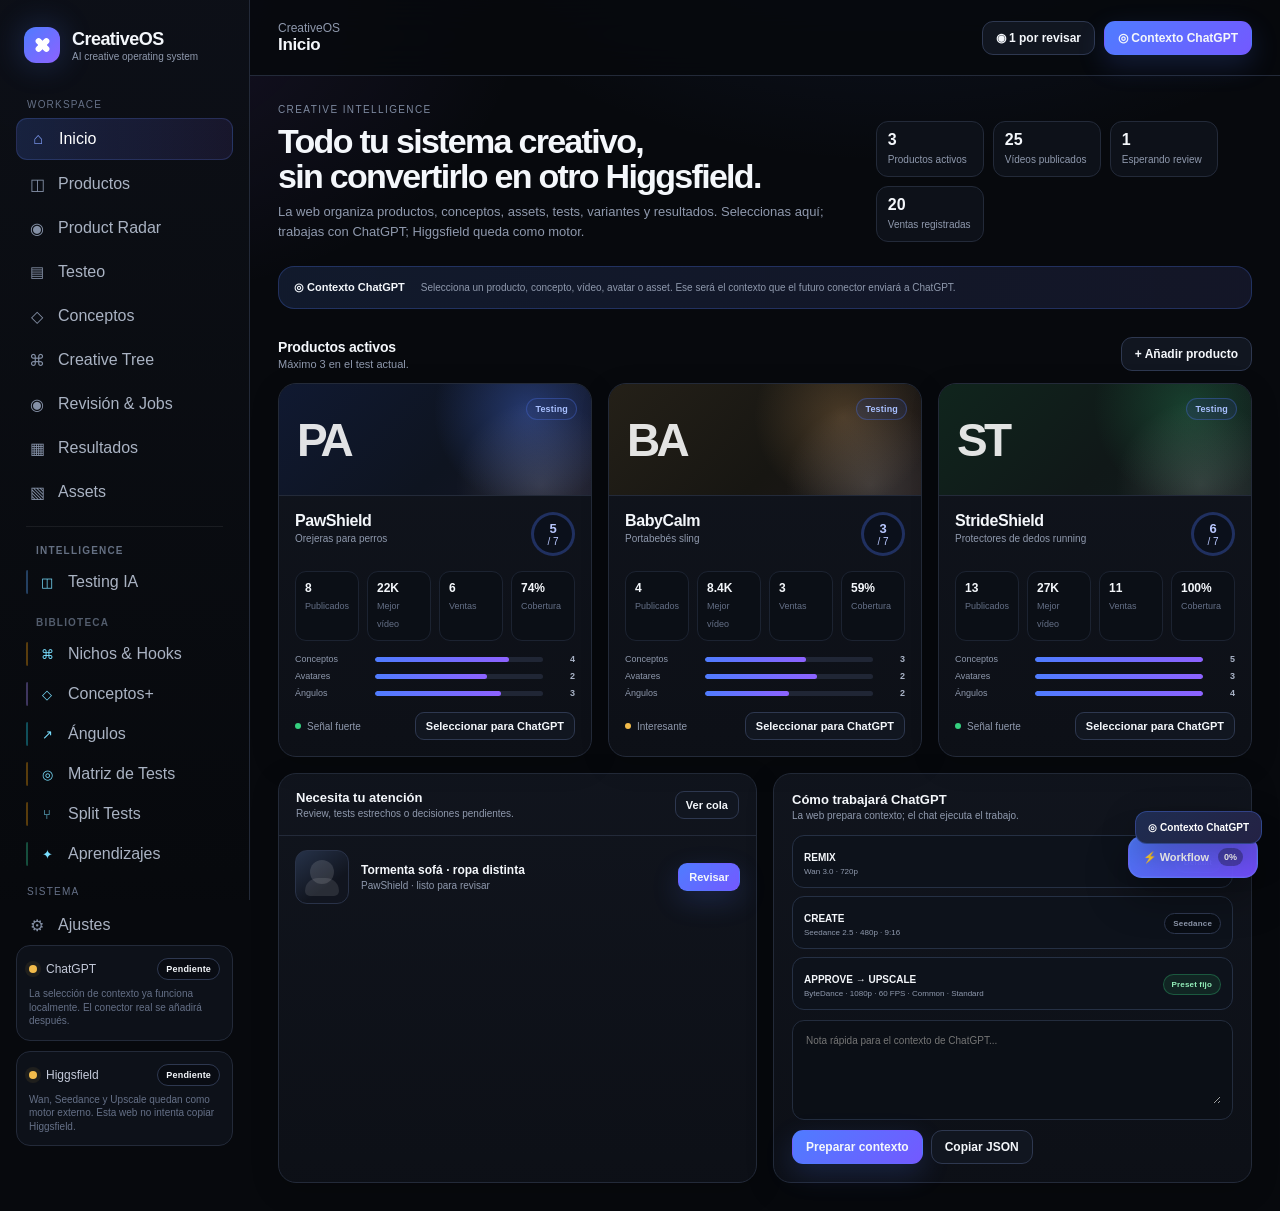
==== index.html @ 5bed1b0c "Refresh Split Test cleaned current round UI v15 in index.html" ====
<!doctype html>
<html lang="es">
<head>
  <meta charset="utf-8" />
  <meta name="viewport" content="width=device-width, initial-scale=1" />
  <meta name="theme-color" content="#090b10" />
  <meta name="creativeos-build" content="unified-v8-carpillow-5-splits" />
  <title>CreativeOS — AI Creative Operating System</title>
  <style>

:root{
  --bg:#07090d;
  --bg2:#0b0e14;
  --panel:#10141d;
  --panel2:#141925;
  --panel3:#191f2c;
  --line:#232a39;
  --line2:#2e3850;
  --text:#f4f7fb;
  --muted:#8f99ad;
  --muted2:#657087;
  --blue:#4f7cff;
  --blue2:#6aa0ff;
  --violet:#8d62ff;
  --green:#35d07f;
  --yellow:#f2bb4b;
  --red:#ff6476;
  --cyan:#46d4ff;
  --shadow: 0 18px 50px rgba(0,0,0,.36);
  --radius:18px;
  --radius-sm:12px;
}

*{box-sizing:border-box}
html,body{margin:0;min-height:100%;background:
  radial-gradient(1000px 700px at 70% -20%, rgba(79,124,255,.15), transparent 58%),
  radial-gradient(800px 600px at 10% 0%, rgba(141,98,255,.11), transparent 50%),
  var(--bg);color:var(--text);font-family:Inter,ui-sans-serif,-apple-system,BlinkMacSystemFont,"Segoe UI",sans-serif}
button,input,textarea,select{font:inherit}
button{color:inherit}
a{color:inherit}
.app-shell{min-height:100vh;display:grid;grid-template-columns:250px minmax(0,1fr)}
.sidebar{
  position:sticky;top:0;height:100vh;border-right:1px solid var(--line);
  background:linear-gradient(180deg,rgba(13,16,23,.96),rgba(7,9,13,.98));
  padding:22px 16px;display:flex;flex-direction:column;z-index:20
}
.brand{display:flex;align-items:center;gap:12px;padding:5px 8px 24px}
.brand-mark{
  width:36px;height:36px;border-radius:12px;display:grid;place-items:center;
  background:linear-gradient(135deg,var(--blue),var(--violet));box-shadow:0 0 32px rgba(79,124,255,.28);
  position:relative;overflow:hidden
}
.brand-mark:before,.brand-mark:after{content:"";position:absolute;background:#fff;border-radius:9px}
.brand-mark:before{width:17px;height:6px;transform:rotate(45deg)}
.brand-mark:after{width:17px;height:6px;transform:rotate(-45deg)}
.brand-title{font-weight:800;letter-spacing:-.03em;font-size:18px}
.brand-sub{font-size:10px;color:var(--muted);margin-top:1px}
.nav-group-title{font-size:10px;text-transform:uppercase;letter-spacing:.12em;color:var(--muted2);padding:12px 11px 8px}
.nav{display:grid;gap:4px}
.nav-btn{
  width:100%;border:0;background:transparent;text-align:left;display:flex;align-items:center;gap:11px;
  padding:10px 11px;border-radius:11px;color:#aab3c3;cursor:pointer;transition:.15s ease
}
.nav-btn:hover{background:#121722;color:#fff}
.nav-btn.active{background:linear-gradient(90deg,rgba(79,124,255,.18),rgba(141,98,255,.10));color:#fff;border:1px solid rgba(100,137,255,.2)}
.nav-ico{width:20px;height:20px;display:grid;place-items:center;color:#8490a6}
.nav-btn.active .nav-ico{color:#83a2ff}
.sidebar-footer{margin-top:auto;display:grid;gap:10px}
.connection-card{border:1px solid var(--line);background:#0d1119;border-radius:14px;padding:12px}
.connection-row{display:flex;align-items:center;justify-content:space-between;gap:10px}
.dot{width:8px;height:8px;border-radius:99px;background:var(--yellow);box-shadow:0 0 0 4px rgba(242,187,75,.08)}
.dot.green{background:var(--green);box-shadow:0 0 0 4px rgba(53,208,127,.08)}
.dot.red{background:var(--red)}
.connection-label{display:flex;align-items:center;gap:9px;font-size:12px;color:#c4cada}
.connection-note{font-size:10px;color:var(--muted2);margin-top:7px;line-height:1.35}
.main{min-width:0}
.topbar{
  height:76px;border-bottom:1px solid var(--line);display:flex;align-items:center;justify-content:space-between;
  padding:0 28px;position:sticky;top:0;background:rgba(7,9,13,.83);backdrop-filter:blur(18px);z-index:15
}
.top-left{display:flex;align-items:center;gap:12px;min-width:0}
.breadcrumb{color:var(--muted);font-size:12px;white-space:nowrap}
.page-title{font-size:17px;font-weight:700;letter-spacing:-.02em;overflow:hidden;text-overflow:ellipsis;white-space:nowrap}
.top-actions{display:flex;gap:9px;align-items:center}
.btn{
  border:1px solid var(--line2);background:#111620;border-radius:11px;padding:9px 13px;cursor:pointer;
  display:inline-flex;align-items:center;justify-content:center;gap:8px;font-weight:650;font-size:12px;transition:.15s ease
}
.btn:hover{transform:translateY(-1px);border-color:#3c4865;background:#151b28}
.btn.primary{border-color:transparent;background:linear-gradient(135deg,var(--blue),#7359ff);box-shadow:0 10px 28px rgba(79,124,255,.19)}
.btn.primary:hover{filter:brightness(1.08)}
.btn.green{border-color:rgba(53,208,127,.25);background:rgba(53,208,127,.12);color:#a6f1c8}
.btn.danger{border-color:rgba(255,100,118,.24);background:rgba(255,100,118,.09);color:#ffadb7}
.btn.ghost{background:transparent}
.btn.small{padding:7px 10px;border-radius:9px;font-size:11px}
.btn.icon{width:38px;height:38px;padding:0}
.content{padding:28px;max-width:1600px;margin:0 auto}
.hero{
  display:flex;justify-content:space-between;align-items:flex-end;gap:24px;margin-bottom:24px
}
.eyebrow{font-size:10px;text-transform:uppercase;letter-spacing:.14em;color:#7e8aa0;margin-bottom:9px}
.hero h1{font-size:34px;letter-spacing:-.05em;margin:0 0 8px;line-height:1.03}
.hero p{margin:0;color:var(--muted);font-size:13px;max-width:700px;line-height:1.55}
.hero-stats{display:flex;gap:9px;flex-wrap:wrap}
.stat-chip{border:1px solid var(--line);background:#0d1119;border-radius:12px;padding:9px 11px;min-width:108px}
.stat-chip b{display:block;font-size:16px}
.stat-chip span{font-size:10px;color:var(--muted)}
.grid{display:grid;gap:16px}
.grid.cols-3{grid-template-columns:repeat(3,minmax(0,1fr))}
.grid.cols-4{grid-template-columns:repeat(4,minmax(0,1fr))}
.grid.cols-2{grid-template-columns:repeat(2,minmax(0,1fr))}
.card{
  border:1px solid var(--line);background:linear-gradient(180deg,rgba(17,21,30,.95),rgba(13,16,23,.96));
  border-radius:var(--radius);box-shadow:0 8px 28px rgba(0,0,0,.18)
}
.card.pad{padding:18px}
.section-title{display:flex;justify-content:space-between;align-items:center;margin:28px 0 12px}
.section-title h2{font-size:14px;margin:0;letter-spacing:-.015em}
.section-title p{font-size:11px;color:var(--muted);margin:3px 0 0}
.product-card{overflow:hidden;position:relative;min-height:310px;cursor:pointer;transition:.18s ease}
.product-card:hover{transform:translateY(-3px);border-color:#35425f;box-shadow:var(--shadow)}
.product-visual{
  height:112px;position:relative;display:flex;align-items:center;padding:18px;overflow:hidden;border-bottom:1px solid var(--line)
}
.product-visual:after{
  content:"";position:absolute;inset:auto -40px -80px auto;width:180px;height:180px;border-radius:99px;
  background:radial-gradient(circle,rgba(255,255,255,.14),transparent 67%)
}
.visual-paw{background:
  radial-gradient(circle at 80% 25%,rgba(79,124,255,.35),transparent 36%),
  linear-gradient(135deg,#101931,#0e1420 58%,#141525)}
.visual-baby{background:
  radial-gradient(circle at 75% 30%,rgba(255,186,112,.22),transparent 36%),
  linear-gradient(135deg,#242018,#171612 58%,#1d1718)}
.visual-run{background:
  radial-gradient(circle at 80% 22%,rgba(53,208,127,.22),transparent 36%),
  linear-gradient(135deg,#10251d,#101818 58%,#111b1b)}
.product-monogram{font-size:46px;font-weight:900;letter-spacing:-.08em;color:rgba(255,255,255,.88);position:relative;z-index:1}
.product-status{position:absolute;right:14px;top:14px;z-index:2}
.badge{
  display:inline-flex;align-items:center;gap:6px;border:1px solid var(--line2);background:rgba(9,12,18,.74);
  border-radius:999px;padding:5px 8px;font-size:9px;font-weight:750;letter-spacing:.02em
}
.badge.green{color:#94f0bb;border-color:rgba(53,208,127,.3);background:rgba(28,76,53,.35)}
.badge.yellow{color:#f5ce7d;border-color:rgba(242,187,75,.26);background:rgba(86,60,12,.28)}
.badge.red{color:#ffa2ae;border-color:rgba(255,100,118,.26);background:rgba(92,24,35,.28)}
.badge.blue{color:#a9c0ff;border-color:rgba(79,124,255,.3);background:rgba(40,58,111,.28)}
.product-body{padding:16px}
.product-name-row{display:flex;justify-content:space-between;gap:10px;align-items:flex-start}
.product-name{font-size:16px;font-weight:800;letter-spacing:-.025em}
.product-sub{font-size:10px;color:var(--muted);margin-top:3px}
.day-ring{
  min-width:44px;height:44px;border-radius:99px;border:3px solid rgba(79,124,255,.3);display:grid;place-items:center;
  font-size:10px;line-height:1.1;text-align:center;color:#b9c8ff;background:#0b101b
}
.day-ring b{display:block;font-size:13px}
.metrics{display:grid;grid-template-columns:repeat(4,1fr);gap:8px;margin-top:15px}
.metric{padding:9px;background:#0b0f16;border:1px solid #1c2331;border-radius:11px;min-width:0}
.metric b{font-size:12px;display:block;white-space:nowrap;overflow:hidden;text-overflow:ellipsis}
.metric span{font-size:9px;color:var(--muted2)}
.coverage{margin-top:13px}
.cover-row{display:grid;grid-template-columns:72px 1fr 24px;align-items:center;gap:8px;margin-top:7px}
.cover-row span{font-size:9px;color:var(--muted)}
.track{height:5px;background:#202635;border-radius:99px;overflow:hidden}
.fill{height:100%;border-radius:99px;background:linear-gradient(90deg,var(--blue),var(--violet))}
.cover-row b{font-size:9px;text-align:right;color:#a8b2c5}
.product-footer{display:flex;justify-content:space-between;align-items:center;margin-top:14px}
.signal{font-size:10px;color:var(--muted);display:flex;gap:6px;align-items:center}
.mini-dot{width:6px;height:6px;border-radius:50%;background:var(--yellow)}
.mini-dot.green{background:var(--green)}
.mini-dot.red{background:var(--red)}
.panel-head{display:flex;justify-content:space-between;align-items:center;padding:16px 17px;border-bottom:1px solid var(--line)}
.panel-head h3{font-size:13px;margin:0}
.panel-head p{font-size:10px;margin:3px 0 0;color:var(--muted)}
.attention-list{display:grid}
.attention-item{display:flex;gap:12px;align-items:center;padding:14px 16px;border-bottom:1px solid #1d2330}
.attention-item:last-child{border-bottom:0}
.thumb{
  width:54px;height:54px;border-radius:12px;border:1px solid #293248;background:
  linear-gradient(145deg,#263249,#11151f 65%);position:relative;overflow:hidden;flex:0 0 auto
}
.thumb:before{content:"";position:absolute;width:24px;height:24px;border-radius:50%;background:rgba(255,255,255,.12);left:14px;top:9px}
.thumb:after{content:"";position:absolute;width:34px;height:18px;border-radius:16px 16px 6px 6px;background:rgba(255,255,255,.1);left:9px;bottom:7px}
.attention-copy{min-width:0;flex:1}
.attention-copy b{display:block;font-size:12px}
.attention-copy span{display:block;font-size:10px;color:var(--muted);margin-top:3px;white-space:nowrap;overflow:hidden;text-overflow:ellipsis}
.context-bar{
  border:1px solid rgba(79,124,255,.25);background:
  linear-gradient(90deg,rgba(79,124,255,.08),rgba(141,98,255,.06)),#0c111a;
  border-radius:16px;padding:14px 15px;display:flex;align-items:center;gap:12px;flex-wrap:wrap
}
.context-title{font-size:11px;font-weight:800;margin-right:4px;display:flex;align-items:center;gap:8px}
.context-pill{
  border:1px solid #2b3650;background:#111827;border-radius:999px;padding:7px 9px;font-size:10px;color:#cbd5ea;
  display:flex;gap:7px;align-items:center
}
.context-pill .x{color:#758198;cursor:pointer;font-weight:900}
.context-empty{font-size:10px;color:var(--muted)}
.toolbar{display:flex;gap:9px;flex-wrap:wrap;align-items:center;margin-bottom:15px}
.search{
  border:1px solid var(--line2);background:#0d1119;color:#e9eef8;border-radius:11px;padding:10px 12px;min-width:240px;outline:none
}
.search:focus{border-color:#516baf;box-shadow:0 0 0 3px rgba(79,124,255,.09)}
.select{
  border:1px solid var(--line2);background:#0d1119;color:#dfe6f4;border-radius:11px;padding:10px 12px;outline:none
}
.concept-card{padding:0;overflow:hidden;transition:.16s ease}
.concept-card:hover{border-color:#35425e;transform:translateY(-2px)}
.concept-preview{
  height:160px;background:
  linear-gradient(120deg,rgba(79,124,255,.16),rgba(141,98,255,.08)),
  linear-gradient(145deg,#1c2434,#0e121a);position:relative;overflow:hidden
}
.concept-preview .scene{position:absolute;inset:0;display:flex;align-items:flex-end;padding:16px}
.scene-figure{width:42px;height:88px;background:linear-gradient(180deg,#53617d,#253047);border-radius:20px 20px 12px 12px;opacity:.65}
.scene-figure.small{height:68px;margin-left:20px;opacity:.4}
.scene-card{margin-left:auto;width:90px;height:62px;border:1px solid rgba(255,255,255,.18);border-radius:12px;background:rgba(255,255,255,.06)}
.concept-body{padding:15px}
.concept-top{display:flex;justify-content:space-between;gap:10px}
.concept-name{font-size:14px;font-weight:800;letter-spacing:-.02em}
.concept-desc{font-size:10px;color:var(--muted);line-height:1.45;margin:8px 0 12px}
.chips{display:flex;gap:6px;flex-wrap:wrap}
.chip{font-size:9px;border:1px solid #2a3244;background:#0d1118;color:#9ba7bc;border-radius:999px;padding:5px 7px}
.chip.blue{border-color:rgba(79,124,255,.28);color:#aebfff;background:rgba(79,124,255,.08)}
.chip.green{border-color:rgba(53,208,127,.25);color:#94eebb;background:rgba(53,208,127,.07)}
.concept-stats{display:grid;grid-template-columns:repeat(3,1fr);gap:7px;margin:13px 0}
.concept-stat{background:#0c1017;border:1px solid #1e2635;border-radius:10px;padding:8px}
.concept-stat b{font-size:11px;display:block}
.concept-stat span{font-size:8px;color:var(--muted2)}
.card-actions{display:flex;gap:7px;flex-wrap:wrap}
.tabs{display:flex;gap:6px;border-bottom:1px solid var(--line);padding:0 3px;margin-bottom:18px;overflow:auto}
.tab{
  border:0;background:transparent;color:#8f99ac;padding:12px 12px 11px;border-bottom:2px solid transparent;cursor:pointer;font-size:11px;font-weight:700;white-space:nowrap
}
.tab.active{color:#fff;border-color:var(--blue)}
.workspace-head{
  border:1px solid var(--line);border-radius:18px;background:
  linear-gradient(135deg,rgba(79,124,255,.10),transparent 32%),
  #0f131c;padding:18px;display:flex;justify-content:space-between;gap:18px;align-items:flex-start;margin-bottom:18px
}
.workspace-product{display:flex;gap:14px;align-items:center}
.workspace-logo{width:58px;height:58px;border-radius:15px;display:grid;place-items:center;font-size:23px;font-weight:900;background:linear-gradient(135deg,#233258,#161b28);border:1px solid #31405e}
.workspace-copy h1{font-size:22px;margin:0 0 3px;letter-spacing:-.035em}
.workspace-copy p{font-size:10px;color:var(--muted);margin:0}
.workspace-actions{display:flex;gap:8px;flex-wrap:wrap;justify-content:flex-end}
.kpi-grid{display:grid;grid-template-columns:repeat(6,1fr);gap:10px;margin-bottom:16px}
.kpi{padding:14px;background:#0f141d;border:1px solid var(--line);border-radius:14px}
.kpi b{font-size:17px;display:block}
.kpi span{font-size:9px;color:var(--muted);margin-top:4px;display:block}
.test-quality{padding:16px}
.quality-head{display:flex;justify-content:space-between;align-items:center;gap:12px}
.quality-score{font-size:24px;font-weight:900;letter-spacing:-.05em}
.quality-caption{font-size:9px;color:var(--muted)}
.quality-grid{display:grid;grid-template-columns:repeat(3,1fr);gap:9px;margin-top:14px}
.quality-box{background:#0c1017;border:1px solid #202838;border-radius:12px;padding:10px}
.quality-box .bar{height:6px;background:#1f2633;border-radius:99px;margin:8px 0 6px;overflow:hidden}
.quality-box .bar i{display:block;height:100%;background:linear-gradient(90deg,var(--blue),var(--violet));border-radius:99px}
.quality-box b{font-size:11px}
.quality-box span{font-size:9px;color:var(--muted)}
.brief{width:100%;min-height:145px;background:#0c1017;color:#dfe5f1;border:1px solid #252d3e;border-radius:13px;padding:13px;resize:vertical;outline:none;line-height:1.5;font-size:11px}
.brief:focus{border-color:#4a66af}
.asset-grid{display:grid;grid-template-columns:repeat(5,minmax(0,1fr));gap:12px}
.asset-card{border:1px solid var(--line);background:#0e1219;border-radius:14px;overflow:hidden;position:relative}
.asset-preview{height:128px;background:linear-gradient(145deg,#222a3b,#10141c);display:grid;place-items:center;overflow:hidden}
.asset-preview img,.asset-preview video{width:100%;height:100%;object-fit:cover}
.asset-fallback{font-size:30px;font-weight:900;color:#6f7c93}
.asset-meta{padding:10px}
.asset-meta b{font-size:10px;display:block;white-space:nowrap;overflow:hidden;text-overflow:ellipsis}
.asset-meta span{font-size:8px;color:var(--muted);display:block;margin-top:3px}
.asset-check{position:absolute;top:9px;right:9px;width:22px;height:22px;border-radius:99px;border:1px solid #3c465b;background:rgba(7,9,13,.82);display:grid;place-items:center;cursor:pointer;font-size:11px}
.asset-check.selected{background:var(--blue);border-color:var(--blue)}
.avatar-grid{display:grid;grid-template-columns:repeat(4,minmax(0,1fr));gap:12px}
.avatar-card{padding:13px}
.avatar-top{display:flex;gap:11px}
.avatar-face{width:52px;height:52px;border-radius:15px;background:linear-gradient(145deg,#37435b,#171d28);position:relative;overflow:hidden;flex:0 0 auto}
.avatar-face:before{content:"";position:absolute;width:20px;height:20px;border-radius:50%;background:#73819a;left:16px;top:8px}
.avatar-face:after{content:"";position:absolute;width:34px;height:22px;border-radius:20px 20px 8px 8px;background:#55627a;left:9px;bottom:5px}
.avatar-info{min-width:0}
.avatar-info b{font-size:12px;display:block}
.avatar-info span{font-size:9px;color:var(--muted);display:block;margin-top:3px}
.avatar-meta{display:grid;gap:6px;margin-top:11px}
.meta-row{display:flex;justify-content:space-between;gap:8px;font-size:9px}
.meta-row span:first-child{color:var(--muted)}
.meta-row span:last-child{color:#ccd4e4;text-align:right}
.table-wrap{border:1px solid var(--line);border-radius:15px;overflow:auto;background:#0d1118}
table{border-collapse:collapse;width:100%;min-width:880px}
th{font-size:9px;text-transform:uppercase;letter-spacing:.08em;color:#6f7b90;background:#10151e;text-align:left;padding:10px 12px;border-bottom:1px solid var(--line);position:sticky;top:0}
td{font-size:10px;padding:11px 12px;border-bottom:1px solid #1c2330;color:#c7cfdd}
tr:last-child td{border-bottom:0}
tr:hover td{background:#111722}
.inline-input{background:#0a0e14;border:1px solid #273043;color:#e7edf8;border-radius:8px;padding:6px 7px;width:86px}
.switch{position:relative;width:34px;height:19px;border-radius:999px;background:#293043;cursor:pointer;display:inline-block;vertical-align:middle}
.switch:after{content:"";position:absolute;width:13px;height:13px;border-radius:50%;background:#8b96a8;top:3px;left:3px;transition:.15s}
.switch.on{background:rgba(53,208,127,.28)}
.switch.on:after{left:18px;background:#75e5aa}
.tree-shell{padding:20px;overflow:auto;min-height:520px}
.tree{display:flex;align-items:flex-start;gap:58px;min-width:1100px;padding:18px}
.tree-col{display:grid;gap:18px;position:relative}
.tree-col:not(:first-child):before{content:"";position:absolute;width:42px;height:1px;background:#303a50;left:-50px;top:34px}
.tree-node{width:210px;border:1px solid #2a3449;border-radius:14px;background:#111722;padding:12px;position:relative}
.tree-node.root{border-color:#4d65a6;background:linear-gradient(135deg,rgba(79,124,255,.12),#111722)}
.tree-node.best{border-color:rgba(53,208,127,.46);box-shadow:0 0 0 1px rgba(53,208,127,.08)}
.tree-node:before{content:"";position:absolute;left:-18px;top:33px;width:18px;height:1px;background:#303a50}
.tree-col:first-child .tree-node:before{display:none}
.node-title{font-size:11px;font-weight:800}
.node-sub{font-size:9px;color:var(--muted);margin-top:4px}
.node-metrics{display:flex;gap:8px;margin-top:9px;font-size:9px;color:#b6c0d2}
.node-tag{display:inline-flex;margin-top:8px;font-size:8px;border-radius:999px;padding:4px 6px;background:#0b0f16;border:1px solid #293245;color:#91a0b9}
.job-grid{display:grid;grid-template-columns:repeat(2,minmax(0,1fr));gap:14px}
.job-card{padding:14px;display:grid;grid-template-columns:118px 1fr;gap:14px}
.job-preview{height:155px;border-radius:13px;background:
  linear-gradient(160deg,rgba(79,124,255,.16),transparent 42%),
  linear-gradient(145deg,#242d40,#0e1219);position:relative;overflow:hidden;border:1px solid #283147}
.job-preview .play{position:absolute;left:50%;top:50%;transform:translate(-50%,-50%);width:39px;height:39px;border-radius:50%;background:rgba(255,255,255,.09);border:1px solid rgba(255,255,255,.18);display:grid;place-items:center}
.job-copy h3{font-size:13px;margin:2px 0 4px}
.job-copy p{font-size:9px;color:var(--muted);margin:0 0 9px;line-height:1.45}
.job-meta{display:flex;gap:6px;flex-wrap:wrap;margin-bottom:10px}
.job-actions{display:flex;gap:7px;flex-wrap:wrap}
.progress{height:7px;border-radius:99px;background:#202636;overflow:hidden;margin:10px 0}
.progress i{display:block;height:100%;background:linear-gradient(90deg,var(--blue),var(--violet))}
.review-note{font-size:9px;color:#c9d3e6;background:#0c1017;border:1px solid #20283a;border-radius:10px;padding:8px;margin:9px 0}
.empty{
  border:1px dashed #2a3346;border-radius:16px;padding:28px;text-align:center;color:var(--muted);
  background:linear-gradient(180deg,rgba(19,24,34,.5),rgba(10,13,18,.45))
}
.empty b{display:block;color:#dce3ef;font-size:12px;margin-bottom:5px}
.empty span{font-size:10px}
.form-grid{display:grid;grid-template-columns:1fr 1fr;gap:12px}
.field{display:grid;gap:6px}
.field.full{grid-column:1/-1}
.field label{font-size:9px;color:#93a0b5;text-transform:uppercase;letter-spacing:.06em}
.field input,.field textarea,.field select{
  width:100%;background:#0c1017;border:1px solid #273043;border-radius:10px;padding:10px;color:#e7edf8;outline:none;font-size:11px
}
.field textarea{min-height:90px;resize:vertical}
.field input:focus,.field textarea:focus,.field select:focus{border-color:#4c67b0}
.modal-backdrop{position:fixed;inset:0;background:rgba(2,4,8,.72);backdrop-filter:blur(8px);display:grid;place-items:center;z-index:100;padding:20px}
.modal{width:min(720px,100%);max-height:90vh;overflow:auto;background:#0e1219;border:1px solid #2a3448;border-radius:20px;box-shadow:0 30px 90px rgba(0,0,0,.6)}
.modal-head{display:flex;justify-content:space-between;align-items:flex-start;padding:18px;border-bottom:1px solid var(--line)}
.modal-head h3{font-size:15px;margin:0}
.modal-head p{font-size:10px;color:var(--muted);margin:4px 0 0}
.modal-body{padding:18px}
.modal-foot{padding:14px 18px;border-top:1px solid var(--line);display:flex;justify-content:flex-end;gap:8px}
.close{border:0;background:transparent;color:#8995aa;font-size:18px;cursor:pointer}
.feedback-chips{display:flex;gap:7px;flex-wrap:wrap;margin-bottom:12px}
.feedback-chip{border:1px solid #293246;background:#0c1017;border-radius:999px;padding:7px 9px;font-size:9px;cursor:pointer;color:#aeb9cb}
.feedback-chip.active{border-color:#536db5;background:rgba(79,124,255,.12);color:#d7e1ff}
.toast-wrap{position:fixed;right:20px;bottom:20px;display:grid;gap:9px;z-index:200}
.toast{background:#121823;border:1px solid #2b3549;border-radius:12px;padding:11px 13px;box-shadow:var(--shadow);font-size:10px;color:#dce4f2;min-width:230px}
.split{display:grid;grid-template-columns:minmax(0,1.6fr) minmax(320px,.7fr);gap:16px}
.side-panel{position:sticky;top:96px;align-self:start}
.chat-context-card{padding:15px}
.chat-context-card h3{font-size:13px;margin:0 0 4px}
.chat-context-card p{font-size:9px;color:var(--muted);line-height:1.5;margin:0 0 12px}
.context-list{display:grid;gap:7px}
.context-row{border:1px solid #222b3d;background:#0b0f16;border-radius:10px;padding:9px}
.context-row span{display:block;font-size:8px;text-transform:uppercase;letter-spacing:.07em;color:#6f7b91;margin-bottom:4px}
.context-row b{font-size:10px;display:block}
.note-box{border:1px solid #232c3d;background:#0b0f16;border-radius:12px;padding:11px;margin-top:10px}
.note-box textarea{width:100%;min-height:72px;background:transparent;border:0;color:#dce4f2;outline:none;resize:vertical;font-size:10px;line-height:1.45}
.status-line{display:flex;gap:8px;align-items:center;font-size:9px;color:var(--muted)}
.model-preset{border:1px solid #253044;background:#0d121b;border-radius:12px;padding:11px;display:flex;justify-content:space-between;gap:12px;align-items:center}
.model-preset b{font-size:10px}
.model-preset span{font-size:8px;color:var(--muted);display:block;margin-top:2px}
.lock-grid{display:grid;grid-template-columns:repeat(2,1fr);gap:8px;margin-top:10px}
.lock-item{border:1px solid #253044;background:#0b0f16;border-radius:10px;padding:9px;display:flex;justify-content:space-between;gap:8px;align-items:center;font-size:9px}
.mobile-menu{display:none}

/* Assets workspace — product → category → file */
.assets-shell{display:grid;grid-template-columns:230px minmax(0,1fr) 300px;gap:14px;align-items:start}
.assets-side,.assets-context{border:1px solid var(--line);background:linear-gradient(180deg,#10151e,#0c1017);border-radius:16px;padding:14px;position:sticky;top:96px;max-height:calc(100vh - 125px);overflow:auto}
.assets-side-title{font-size:9px;text-transform:uppercase;letter-spacing:.12em;color:var(--muted2);margin:4px 5px 9px}
.assets-nav{display:grid;gap:5px;margin-bottom:16px}
.assets-nav-btn{width:100%;border:1px solid transparent;background:transparent;color:#a4aec0;border-radius:10px;padding:9px 10px;display:flex;align-items:center;justify-content:space-between;gap:10px;cursor:pointer;text-align:left;font-size:10px}
.assets-nav-btn:hover{background:#131924;border-color:#222c3d;color:#fff}
.assets-nav-btn.active{background:linear-gradient(90deg,rgba(79,124,255,.18),rgba(141,98,255,.08));border-color:rgba(79,124,255,.28);color:#fff}
.assets-nav-main{display:flex;gap:8px;align-items:center;min-width:0}.assets-nav-main span:last-child{white-space:nowrap;overflow:hidden;text-overflow:ellipsis}
.assets-count{font-size:8px;color:#8490a6;border:1px solid #2a3448;background:#0b0f16;border-radius:999px;padding:3px 6px;flex:0 0 auto}
.assets-center{min-width:0}
.assets-top{display:flex;justify-content:space-between;align-items:flex-end;gap:14px;margin-bottom:12px}
.assets-top h2{font-size:16px;margin:0 0 4px}.assets-top p{margin:0;color:var(--muted);font-size:10px}
.assets-search{width:100%;border:1px solid var(--line2);background:#0d1119;color:#e9eef8;border-radius:11px;padding:10px 12px;outline:none;margin-bottom:12px}
.assets-search:focus{border-color:#516baf;box-shadow:0 0 0 3px rgba(79,124,255,.09)}
.assets-center .asset-grid{grid-template-columns:repeat(3,minmax(0,1fr))}
.assets-center .asset-preview{height:165px}
.assets-context h3{font-size:13px;margin:2px 0 12px}
.assets-context-row{border-top:1px solid var(--line);padding:11px 0}.assets-context-row:first-of-type{border-top:0}
.assets-context-label{font-size:8px;text-transform:uppercase;letter-spacing:.1em;color:var(--muted2);margin-bottom:5px}
.assets-context-value{font-size:10px;color:#d8dfed;line-height:1.45}
.assets-selected-list{display:grid;gap:6px}.assets-selected-item{border:1px solid #273149;background:#0b0f16;border-radius:9px;padding:7px 8px;font-size:9px;color:#c9d3e6}
.assets-empty{border:1px dashed #2b3549;border-radius:15px;padding:34px 20px;text-align:center;color:var(--muted);background:#0c1017;grid-column:1/-1}.assets-empty b{display:block;color:#dce3ef;font-size:11px;margin-bottom:5px}.assets-empty span{font-size:9px}
@media(max-width:1200px){.assets-shell{grid-template-columns:210px minmax(0,1fr)}.assets-context{grid-column:1/-1;position:static;max-height:none}.assets-center .asset-grid{grid-template-columns:repeat(3,minmax(0,1fr))}}
@media(max-width:850px){.assets-shell{grid-template-columns:1fr}.assets-side,.assets-context{position:static;max-height:none}.assets-center .asset-grid{grid-template-columns:repeat(2,minmax(0,1fr))}}
@media(max-width:520px){.assets-center .asset-grid{grid-template-columns:1fr}}

@media(max-width:1200px){
  .grid.cols-3{grid-template-columns:repeat(2,minmax(0,1fr))}
  .grid.cols-4{grid-template-columns:repeat(2,minmax(0,1fr))}
  .kpi-grid{grid-template-columns:repeat(3,1fr)}
  .asset-grid{grid-template-columns:repeat(3,1fr)}
  .avatar-grid{grid-template-columns:repeat(3,1fr)}
  .split{grid-template-columns:1fr}
  .side-panel{position:static}
}
@media(max-width:850px){
  .app-shell{grid-template-columns:1fr}
  .sidebar{position:fixed;left:-270px;width:250px;transition:.2s;box-shadow:var(--shadow)}
  .sidebar.open{left:0}
  .mobile-menu{display:inline-flex}
  .topbar{padding:0 15px}
  .content{padding:18px 14px}
  .hero{align-items:flex-start;flex-direction:column}
  .hero h1{font-size:29px}
  .grid.cols-3,.grid.cols-2,.grid.cols-4{grid-template-columns:1fr}
  .job-grid{grid-template-columns:1fr}
  .asset-grid{grid-template-columns:repeat(2,1fr)}
  .avatar-grid{grid-template-columns:repeat(2,1fr)}
  .workspace-head{flex-direction:column}
  .workspace-actions{justify-content:flex-start}
  .kpi-grid{grid-template-columns:repeat(2,1fr)}
  .quality-grid{grid-template-columns:1fr}
  .form-grid{grid-template-columns:1fr}
  .field.full{grid-column:auto}
}
@media(max-width:520px){
  .asset-grid,.avatar-grid{grid-template-columns:1fr}
  .job-card{grid-template-columns:1fr}
  .job-preview{height:190px}
  .metrics{grid-template-columns:repeat(2,1fr)}
  .top-actions .hide-mobile{display:none}
}

</style>
  <link rel="stylesheet" href="./creativeos-enhancements.css?v=3" />
  <link rel="stylesheet" href="./creativeos-ux-v4.css?v=1" />
  <link rel="stylesheet" href="./creativeos-intelligence.css?v=2" />
  <link rel="stylesheet" href="./creativeos-intelligence-v3.css?v=1" />
  <link rel="stylesheet" href="./creativeos-product-lens.css?v=1" />
  <link rel="stylesheet" href="./creativeos-matrix-v2.css?v=1" />
  <link rel="stylesheet" href="./creativeos-winner-splits.css?v=4" />
  <link rel="stylesheet" href="./creativeos-intelligence-crud.css?v=2" />
  <script src="./creativeos-product-set-migration.js?v=1"></script>
  <script src="./creativeos-cloud.js?v=2"></script>
  <script src="./creativeos-media-upload.js?v=1"></script>
</head>
<body>
  <div id="app"></div>
  <input id="hiddenFileInput" type="file" accept="image/*,video/*" multiple hidden />
  <script>

(() => {
  const STORAGE_KEY = "creativeos_local_v3";
  const now = () => new Date().toISOString();

  const seed = {
    version: 3,
    ui: { route: "home", productTab: "overview", openProductId: null, conceptFilter: "Todos", search: "", sidebarOpen:false },
    settings: {
      higgsfieldConnected: false,
      chatgptConnected: false,
      remixDefault: "Wan 3.0 · 720p",
      createDefault: "Seedance 2.5 · 480p · 9:16",
      upscale: "ByteDance · 1080p · 60 FPS · Common · Standard"
    },
    context: {
      productId: null, conceptId: null, videoId: null, avatarId: null, assetIds: [],
      mode: null, instruction: "",
      locks: {camera:true, actions:true, product:false, background:false}
    },
    products: [
      {
        id:"pawshield", name:"PawShield", label:"Orejeras para perros", status:"Testing", day:5, testMax:7,
        published:8, conceptsTested:4, avatarsTested:2, anglesTested:3, views:32700, comments:284, sales:6, bestViews:21600,
        accent:"paw", brief:"Problema principal: estrés con fuegos artificiales, tormentas y ruidos fuertes. Producto acolchado que cubre orejas y cabeza. No prometer eliminación total del ruido. Contenido orgánico: miedo → colocación → calma/sueño. Priorizar escenas domésticas naturales y producto protagonista.",
        assets:[
          {id:"pa1",name:"Producto frontal",type:"Producto",src:null},
          {id:"pa2",name:"Producto puesto",type:"Producto en uso",src:null},
          {id:"pa3",name:"Packaging",type:"Packaging",src:null},
          {id:"pa4",name:"Sofá lluvia",type:"Fondo",src:null},
          {id:"pa5",name:"Salón natural",type:"Ambiente",src:null}
        ],
        avatars:[
          {id:"avp1",name:"Dueña 28",age:"28",segment:"Dueños de perros sensibles al ruido",angle:"Calma durante fuegos y tormentas",role:"Propietaria / demostración"},
          {id:"avp2",name:"Dueño 42",age:"42",segment:"Familias con perro nervioso",angle:"Dormir tranquilo en casa",role:"Propietario / autoridad cotidiana"}
        ]
      },
      {
        id:"babycalm", name:"BabyCalm", label:"Portabebés sling", status:"Testing", day:3, testMax:7,
        published:4, conceptsTested:3, avatarsTested:2, anglesTested:2, views:12300, comments:91, sales:3, bestViews:8400,
        accent:"baby", brief:"Portabebés gris, bebé pequeño y recogido, buen soporte de espalda y piernas, hebilla visible. Escenas validadas: supermercado, aeropuerto, terraza con amiga. Mostrar comodidad y manos libres sin exagerar seguridad médica.",
        assets:[
          {id:"ba1",name:"Sling gris",type:"Producto",src:null},
          {id:"ba2",name:"Producto puesto",type:"Producto en uso",src:null},
          {id:"ba3",name:"Supermercado",type:"Ambiente",src:null},
          {id:"ba4",name:"Aeropuerto",type:"Ambiente",src:null}
        ],
        avatars:[
          {id:"avb1",name:"Madre 27",age:"27",segment:"Madres con bebé pequeño",angle:"Manos libres fuera de casa",role:"Madre / uso cotidiano"},
          {id:"avb2",name:"Madre viajera 31",age:"31",segment:"Padres que viajan",angle:"Moverse por aeropuerto con bebé",role:"Madre / viaje"}
        ]
      },
      {
        id:"strideshield", name:"StrideShield", label:"Protectores de dedos running", status:"Testing", day:6, testMax:7,
        published:13, conceptsTested:5, avatarsTested:3, anglesTested:4, views:59800, comments:421, sales:11, bestViews:27400,
        accent:"run", brief:"Protectores de dedos para running, pista y trail. Enfoques: molestias/rozaduras, protección en carrera, regalo para corredor. Evitar claims médicos de curación. Hook visual guardado: dos runners en tienda deportiva, botella de agua accidental y paneo rápido.",
        assets:[
          {id:"sa1",name:"Protector frontal",type:"Producto",src:null},
          {id:"sa2",name:"Protector puesto",type:"Producto en uso",src:null},
          {id:"sa3",name:"Pista atletismo",type:"Ambiente",src:null},
          {id:"sa4",name:"Tienda running",type:"Ambiente",src:null}
        ],
        avatars:[
          {id:"avs1",name:"Runner hombre 24",age:"24",segment:"Runners urbanos",angle:"Proteger dedos durante carrera",role:"Runner / demostración"},
          {id:"avs2",name:"Runner mujer 26",age:"26",segment:"Corredores de pista",angle:"Rozaduras y comodidad",role:"Runner / prueba"},
          {id:"avs3",name:"Trail runner 34",age:"34",segment:"Trail running",angle:"Protección en terreno exigente",role:"Trail / outdoor"}
        ]
      }
    ],
    concepts:[
      {id:"c1",name:"Desmayo en tienda",category:"Global",desc:"Hook social: dos personas reaccionan de forma exagerada a algo fuera de plano; paneo rápido para revelar producto/acción.",source:"Vídeo viral guardado",uses:6,bestViews:74000,avgViews:21800,tags:["Hook social","Paneo","Reveal"]},
      {id:"c2",name:"Bolsa se rompe",category:"Pets",desc:"Objeto cotidiano falla con un sonido fuerte, activa el problema y conduce directamente a la demostración del producto.",source:"Referencia botas perro",uses:4,bestViews:21600,avgViews:11200,tags:["Problema→solución","SFX","Demostración"]},
      {id:"c3",name:"Regalo durante actividad",category:"Gift",desc:"Persona concentrada en una actividad cotidiana recibe el producto como sorpresa. El regalo interrumpe la rutina de forma orgánica.",source:"Concepto guardado",uses:3,bestViews:15800,avgViews:9700,tags:["Regalo","UGC","Interrupción"]},
      {id:"c4",name:"Problema → colocación → calma",category:"Pets",desc:"Mostrar ansiedad o molestia, colocar el producto claramente y cerrar con una escena de calma/payoff.",source:"PawShield winner",uses:7,bestViews:21600,avgViews:14300,tags:["PAS","Producto en uso","Payoff"]},
      {id:"c5",name:"Tienda running + botella",category:"Sport",desc:"Dos runners miran sorprendidos; botella lanza agua accidentalmente; reacción cómica y paneo rápido al reveal.",source:"Hook StrideShield",uses:2,bestViews:27400,avgViews:19400,tags:["Comedy","Sport","Reveal"]},
      {id:"c6",name:"Aeropuerto manos libres",category:"Babies",desc:"Madre con maleta y documentos; el producto resuelve fricción de viaje y mantiene al bebé recogido.",source:"BabyCalm scene",uses:3,bestViews:8400,avgViews:6100,tags:["Travel","Lifestyle","Hands-free"]}
    ],
    videos:[
      {id:"v1",productId:"pawshield",title:"Tormenta sofá V1",conceptId:"c4",avatarId:"avp1",angle:"Calma con tormentas",published:true,views:21600,comments:194,sales:4,parentId:null,variation:"Original winner",createdAt:now()},
      {id:"v2",productId:"pawshield",title:"Fondo salón V2",conceptId:"c4",avatarId:"avp1",angle:"Calma con tormentas",published:true,views:8100,comments:63,sales:1,parentId:"v1",variation:"Pilar · Fondo",createdAt:now()},
      {id:"v3",productId:"pawshield",title:"Avatar dueño V3",conceptId:"c4",avatarId:"avp2",angle:"Dormir tranquilo",published:true,views:12400,comments:98,sales:2,parentId:"v1",variation:"Avatar",createdAt:now()},
      {id:"v4",productId:"strideshield",title:"Tienda running V1",conceptId:"c5",avatarId:"avs1",angle:"Protección running",published:true,views:27400,comments:233,sales:7,parentId:null,variation:"Original winner",createdAt:now()},
      {id:"v5",productId:"strideshield",title:"Trail avatar V2",conceptId:"c5",avatarId:"avs3",angle:"Trail",published:true,views:16800,comments:118,sales:3,parentId:"v4",variation:"Avatar",createdAt:now()},
      {id:"v6",productId:"babycalm",title:"Aeropuerto V1",conceptId:"c6",avatarId:"avb2",angle:"Viaje manos libres",published:true,views:8400,comments:61,sales:2,parentId:null,variation:"Original",createdAt:now()}
    ],
    jobs:[
      {id:"j1",productId:"pawshield",mode:"Remix",model:"Wan 3.0 · 720p",status:"review",progress:100,conceptId:"c4",avatarId:"avp1",version:2,title:"Tormenta sofá · ropa distinta",note:"Cambio mínimo de ropa y detalles de fondo. Mantener acciones y cámara.",feedback:"",createdAt:now()},
      {id:"j2",productId:"strideshield",mode:"Remix",model:"Wan 3.0 · 720p",status:"generating",progress:68,conceptId:"c5",avatarId:"avs3",version:1,title:"Tienda running · trail avatar",note:"Mantener estructura del hook; adaptar avatar a trail.",feedback:"",createdAt:now()},
      {id:"j3",productId:"babycalm",mode:"Create",model:"Seedance 2.5 · 480p",status:"queued",progress:12,conceptId:"c6",avatarId:"avb1",version:1,title:"Supermercado manos libres",note:"Escena orgánica, bebé pequeño, sling gris, hebilla visible.",feedback:"",createdAt:now()}
    ]
  };

  const clone = o => JSON.parse(JSON.stringify(o));
  let state = load();

  function load(){
    try{
      const raw = localStorage.getItem(STORAGE_KEY);
      if(!raw) return clone(seed);
      const saved = JSON.parse(raw);
      return {...clone(seed), ...saved, ui:{...clone(seed.ui), ...(saved.ui||{})}, context:{...clone(seed.context), ...(saved.context||{})}};
    }catch(e){ return clone(seed); }
  }
  function save(){ localStorage.setItem(STORAGE_KEY, JSON.stringify(state)); }
  function uid(prefix){ return prefix + Math.random().toString(36).slice(2,8); }
  function fmt(n){
    n=Number(n||0);
    if(n>=1000000) return (n/1000000).toFixed(n>=10000000?0:1).replace(".0","")+"M";
    if(n>=1000) return (n/1000).toFixed(n>=10000?0:1).replace(".0","")+"K";
    return String(n);
  }
  const esc = s => String(s??"").replace(/[&<>"']/g,m=>({"&":"&amp;","<":"&lt;",">":"&gt;",'"':"&quot;","'":"&#039;"}[m]));
  const product = id => state.products.find(x=>x.id===id);
  const concept = id => state.concepts.find(x=>x.id===id);
  const video = id => state.videos.find(x=>x.id===id);
  function avatarById(id){
    for(const p of state.products){ const a=(p.avatars||[]).find(x=>x.id===id); if(a) return a; }
    return null;
  }
  function coverageScore(p){
    const c=Math.min(p.conceptsTested/5,1), a=Math.min(p.avatarsTested/3,1), g=Math.min(p.anglesTested/4,1);
    return Math.round((c+a+g)/3*100);
  }
  function testSignal(p){
    if(p.bestViews>=20000 || p.sales>=5) return {label:"Señal fuerte",cls:"green"};
    if(p.bestViews>=5000 || p.sales>0) return {label:"Interesante",cls:""};
    if(p.day>=7 && coverageScore(p)>=80) return {label:"Descartable",cls:"red"};
    return {label:"Aún sin señal",cls:""};
  }
  function statusBadge(status){
    const map={Testing:"blue",Winner:"green",Paused:"yellow",Discarded:"red",Preparing:""};
    return `<span class="badge ${map[status]||""}">${esc(status)}</span>`;
  }
  function icon(name){
    const icons={
      home:"⌂", products:"◫", concepts:"◇", tree:"⌘", review:"◉", results:"▦", assets:"▧", settings:"⚙",
      plus:"+", context:"◎", edit:"✎", chevron:"›", upload:"↑", play:"▶", check:"✓", retry:"↻", close:"×"
    };
    return icons[name]||"•";
  }
  function navItem(route,label,ico){
    return `<button class="nav-btn ${state.ui.route===route?'active':''}" data-route="${route}">
      <span class="nav-ico">${icon(ico)}</span><span>${label}</span>
    </button>`;
  }
  function contextItems(){
    const out=[];
    if(state.context.productId){ const p=product(state.context.productId); if(p) out.push({type:"Producto",name:p.name,key:"productId"}); }
    if(state.context.conceptId){ const c=concept(state.context.conceptId); if(c) out.push({type:"Concepto",name:c.name,key:"conceptId"}); }
    if(state.context.videoId){ const v=video(state.context.videoId); if(v) out.push({type:"Vídeo",name:v.title,key:"videoId"}); }
    if(state.context.avatarId){ const a=avatarById(state.context.avatarId); if(a) out.push({type:"Avatar",name:a.name,key:"avatarId"}); }
    for(const aid of state.context.assetIds||[]){
      let found=null; for(const p of state.products){ found=(p.assets||[]).find(a=>a.id===aid); if(found) break; }
      if(found) out.push({type:"Asset",name:found.name,key:"asset",assetId:aid});
    }
    return out;
  }
  function contextStrip(){
    const items=contextItems();
    return `<div class="context-bar">
      <div class="context-title">${icon("context")} Contexto ChatGPT</div>
      ${items.length?items.map(i=>`<div class="context-pill"><span>${esc(i.type)} · ${esc(i.name)}</span><span class="x" data-context-remove="${i.key}" ${i.assetId?`data-asset-id="${i.assetId}"`:""}>×</span></div>`).join(""):`<div class="context-empty">Selecciona un producto, concepto, vídeo, avatar o asset. Ese será el contexto que el futuro conector enviará a ChatGPT.</div>`}
      <div style="margin-left:auto;display:flex;gap:7px">
        ${items.length?`<button class="btn small" data-action="copy-context">Copiar contexto</button><button class="btn small ghost" data-action="clear-context">Limpiar</button>`:""}
      </div>
    </div>`;
  }

  function shell(inner,title,breadcrumb="CreativeOS"){
    return `<div class="app-shell">
      <aside class="sidebar ${state.ui.sidebarOpen?'open':''}">
        <div class="brand">
          <div class="brand-mark"></div>
          <div><div class="brand-title">CreativeOS</div><div class="brand-sub">AI creative operating system</div></div>
        </div>
        <div class="nav-group-title">Workspace</div>
        <div class="nav">
          ${navItem("home","Inicio","home")}
          ${navItem("products","Productos","products")}
          ${navItem("concepts","Conceptos","concepts")}
          ${navItem("tree","Creative Tree","tree")}
          ${navItem("review","Revisión & Jobs","review")}
          ${navItem("results","Resultados","results")}
          ${navItem("assets","Assets","assets")}
        </div>
        <div class="nav-group-title">Sistema</div>
        <div class="nav">${navItem("settings","Ajustes","settings")}</div>
        <div class="sidebar-footer">
          <div class="connection-card">
            <div class="connection-row"><div class="connection-label"><span class="dot ${state.settings.chatgptConnected?'green':''}"></span>ChatGPT</div><span class="badge">${state.settings.chatgptConnected?'Conectado':'Pendiente'}</span></div>
            <div class="connection-note">La selección de contexto ya funciona localmente. El conector real se añadirá después.</div>
          </div>
          <div class="connection-card">
            <div class="connection-row"><div class="connection-label"><span class="dot ${state.settings.higgsfieldConnected?'green':''}"></span>Higgsfield</div><span class="badge">${state.settings.higgsfieldConnected?'Conectado':'Pendiente'}</span></div>
            <div class="connection-note">Wan, Seedance y Upscale quedan como motor externo. Esta web no intenta copiar Higgsfield.</div>
          </div>
        </div>
      </aside>
      <main class="main">
        <header class="topbar">
          <div class="top-left">
            <button class="btn icon mobile-menu" data-action="toggle-sidebar">☰</button>
            <div><div class="breadcrumb">${esc(breadcrumb)}</div><div class="page-title">${esc(title)}</div></div>
          </div>
          <div class="top-actions">
            <button class="btn hide-mobile" data-route="review">${icon("review")} ${state.jobs.filter(j=>j.status==="review").length} por revisar</button>
            <button class="btn primary" data-action="open-context">${icon("context")} Contexto ChatGPT</button>
          </div>
        </header>
        <div class="content">${inner}</div>
      </main>
      <div class="toast-wrap" id="toasts"></div>
      <div id="modalRoot"></div>
    </div>`;
  }

  function activeProducts(){ return state.products.slice(0,3); }
  function productCard(p){
    const sig=testSignal(p), score=coverageScore(p);
    return `<div class="card product-card" data-open-product="${p.id}">
      <div class="product-visual visual-${p.accent}">
        <div class="product-monogram">${esc(p.name.slice(0,2).toUpperCase())}</div>
        <div class="product-status">${statusBadge(p.status)}</div>
      </div>
      <div class="product-body">
        <div class="product-name-row">
          <div><div class="product-name">${esc(p.name)}</div><div class="product-sub">${esc(p.label)}</div></div>
          <div class="day-ring"><div><b>${p.day}</b>/ ${p.testMax}</div></div>
        </div>
        <div class="metrics">
          <div class="metric"><b>${p.published}</b><span>Publicados</span></div>
          <div class="metric"><b>${fmt(p.bestViews)}</b><span>Mejor vídeo</span></div>
          <div class="metric"><b>${p.sales}</b><span>Ventas</span></div>
          <div class="metric"><b>${score}%</b><span>Cobertura</span></div>
        </div>
        <div class="coverage">
          ${cover("Conceptos",p.conceptsTested,5)}
          ${cover("Avatares",p.avatarsTested,3)}
          ${cover("Ángulos",p.anglesTested,4)}
        </div>
        <div class="product-footer">
          <div class="signal"><span class="mini-dot ${sig.cls}"></span>${sig.label}</div>
          <button class="btn small" data-select-product="${p.id}" onclick="event.stopPropagation()">Seleccionar para ChatGPT</button>
        </div>
      </div>
    </div>`;
  }
  function cover(label,n,target){
    const pct=Math.min(n/target*100,100);
    return `<div class="cover-row"><span>${label}</span><div class="track"><div class="fill" style="width:${pct}%"></div></div><b>${n}</b></div>`;
  }

  function homePage(){
    const totalPub=activeProducts().reduce((a,p)=>a+p.published,0);
    const totalSales=activeProducts().reduce((a,p)=>a+p.sales,0);
    const review=state.jobs.filter(j=>j.status==="review");
    const weak=activeProducts().filter(p=>p.day>=5 && coverageScore(p)<70);
    const attention=[
      ...review.map(j=>({kind:"review",title:j.title,sub:`${product(j.productId)?.name||""} · listo para revisar`,job:j})),
      ...weak.map(p=>({kind:"coverage",title:`Test incompleto · ${p.name}`,sub:`Día ${p.day}/${p.testMax} · cobertura ${coverageScore(p)}%`,product:p}))
    ].slice(0,5);
    return shell(`
      <div class="hero">
        <div><div class="eyebrow">Creative intelligence</div><h1>Todo tu sistema creativo,<br>sin convertirlo en otro Higgsfield.</h1>
        <p>La web organiza productos, conceptos, assets, tests, variantes y resultados. Seleccionas aquí; trabajas con ChatGPT; Higgsfield queda como motor.</p></div>
        <div class="hero-stats">
          <div class="stat-chip"><b>3</b><span>Productos activos</span></div>
          <div class="stat-chip"><b>${totalPub}</b><span>Vídeos publicados</span></div>
          <div class="stat-chip"><b>${review.length}</b><span>Esperando review</span></div>
          <div class="stat-chip"><b>${totalSales}</b><span>Ventas registradas</span></div>
        </div>
      </div>
      ${contextStrip()}
      <div class="section-title"><div><h2>Productos activos</h2><p>Máximo 3 en el test actual.</p></div><button class="btn" data-action="add-product">${icon("plus")} Añadir producto</button></div>
      <div class="grid cols-3">${activeProducts().map(productCard).join("")}</div>
      <div class="grid cols-2" style="margin-top:16px">
        <div class="card">
          <div class="panel-head"><div><h3>Necesita tu atención</h3><p>Review, tests estrechos o decisiones pendientes.</p></div><button class="btn small" data-route="review">Ver cola</button></div>
          <div class="attention-list">
            ${attention.length?attention.map(x=>`<div class="attention-item">
              <div class="thumb"></div>
              <div class="attention-copy"><b>${esc(x.title)}</b><span>${esc(x.sub)}</span></div>
              ${x.kind==="review"?`<button class="btn small primary" data-review-job="${x.job.id}">Revisar</button>`:`<button class="btn small" data-open-product="${x.product.id}">Abrir</button>`}
            </div>`).join(""):`<div class="empty" style="margin:16px"><b>Todo limpio</b><span>No hay nada urgente.</span></div>`}
          </div>
        </div>
        <div class="card pad">
          <div class="panel-head" style="padding:0 0 14px;border:0"><div><h3>Cómo trabajará ChatGPT</h3><p>La web prepara contexto; el chat ejecuta el trabajo.</p></div></div>
          <div class="model-preset"><div><b>REMIX</b><span>${esc(state.settings.remixDefault)}</span></div><span class="badge blue">Default</span></div>
          <div class="model-preset" style="margin-top:8px"><div><b>CREATE</b><span>${esc(state.settings.createDefault)}</span></div><span class="badge">Seedance</span></div>
          <div class="model-preset" style="margin-top:8px"><div><b>APPROVE → UPSCALE</b><span>${esc(state.settings.upscale)}</span></div><span class="badge green">Preset fijo</span></div>
          <div class="note-box"><textarea id="homeContextInstruction" placeholder="Nota rápida para el contexto de ChatGPT...">${esc(state.context.instruction||"")}</textarea></div>
          <div style="display:flex;gap:8px;margin-top:10px"><button class="btn primary" data-action="prepare-chatgpt">Preparar contexto</button><button class="btn" data-action="copy-context">Copiar JSON</button></div>
        </div>
      </div>
    `,"Inicio");
  }

  function productsPage(){
    return shell(`
      <div class="hero"><div><div class="eyebrow">Testing workspace</div><h1>Productos</h1><p>El día importa, pero la calidad del test depende de cuántos creativos publicados, conceptos, avatares y ángulos hayas probado.</p></div>
      <button class="btn primary" data-action="add-product">${icon("plus")} Nuevo producto</button></div>
      ${contextStrip()}
      <div class="section-title"><div><h2>Activos</h2><p>Tres productos simultáneos.</p></div></div>
      <div class="grid cols-3">${activeProducts().map(productCard).join("")}</div>
      ${state.products.length>3?`<div class="section-title"><div><h2>Otros productos</h2></div></div><div class="grid cols-3">${state.products.slice(3).map(productCard).join("")}</div>`:""}
    `,"Productos");
  }

  function conceptsPage(){
    const cats=["Todos",...Array.from(new Set(state.concepts.map(c=>c.category)))];
    let list=state.concepts.filter(c=>{
      const q=(state.ui.search||"").toLowerCase();
      const hit=!q || (c.name+" "+c.desc+" "+c.tags.join(" ")).toLowerCase().includes(q);
      const cat=state.ui.conceptFilter==="Todos" || c.category===state.ui.conceptFilter;
      return hit&&cat;
    });
    return shell(`
      <div class="hero"><div><div class="eyebrow">Reusable intelligence</div><h1>Biblioteca de conceptos</h1><p>Conceptos globales reutilizables. Guarda la estructura, hook, acciones, categoría, fuente y rendimiento; no los encierres dentro de un único producto.</p></div>
      <button class="btn primary" data-action="add-concept">${icon("plus")} Nuevo concepto</button></div>
      ${contextStrip()}
      <div class="toolbar">
        <input class="search" id="conceptSearch" placeholder="Buscar concepto, hook, acción..." value="${esc(state.ui.search||"")}" />
        <select class="select" id="conceptFilter">${cats.map(c=>`<option ${state.ui.conceptFilter===c?'selected':''}>${esc(c)}</option>`).join("")}</select>
        <span class="badge">${list.length} conceptos</span>
      </div>
      <div class="grid cols-3">
        ${list.map(c=>`<div class="card concept-card">
          <div class="concept-preview"><div class="scene"><div class="scene-figure"></div><div class="scene-figure small"></div><div class="scene-card"></div></div></div>
          <div class="concept-body">
            <div class="concept-top"><div><div class="concept-name">${esc(c.name)}</div><div class="product-sub">${esc(c.category)} · ${esc(c.source)}</div></div><span class="badge">${c.uses} usos</span></div>
            <div class="concept-desc">${esc(c.desc)}</div>
            <div class="chips">${c.tags.map(t=>`<span class="chip">${esc(t)}</span>`).join("")}</div>
            <div class="concept-stats"><div class="concept-stat"><b>${fmt(c.bestViews)}</b><span>Mejor</span></div><div class="concept-stat"><b>${fmt(c.avgViews)}</b><span>Media</span></div><div class="concept-stat"><b>${c.uses}</b><span>Tests</span></div></div>
            <div class="card-actions"><button class="btn small primary" data-select-concept="${c.id}">Seleccionar para ChatGPT</button><button class="btn small" data-action="concept-detail" data-id="${c.id}">Ver ficha</button></div>
          </div>
        </div>`).join("")}
      </div>
    `,"Conceptos");
  }

  function productWorkspace(p){
    const score=coverageScore(p), sig=testSignal(p);
    const tabs=["overview","assets","avatars","videos","concepts","angles"];
    const labels={overview:"Resumen",assets:"Assets",avatars:"Avatares",videos:"Vídeos publicados",concepts:"Conceptos probados",angles:"Ángulos de venta"};
    return shell(`
      <div class="workspace-head">
        <div class="workspace-product"><div class="workspace-logo">${esc(p.name.slice(0,2).toUpperCase())}</div><div class="workspace-copy"><h1>${esc(p.name)}</h1><p>${esc(p.label)} · Día ${p.day}/${p.testMax} · ${p.published} creativos publicados</p></div></div>
        <div class="workspace-actions"><button class="btn" data-select-product="${p.id}">Seleccionar para ChatGPT</button><button class="btn" data-action="edit-product" data-id="${p.id}">${icon("edit")} Métricas</button><button class="btn primary" data-route="tree" data-tree-product="${p.id}">Creative Tree</button></div>
      </div>
      ${contextStrip()}
      <div class="kpi-grid">
        ${kpi(p.published,"Vídeos publicados")}
        ${kpi(fmt(p.views),"Views acumuladas")}
        ${kpi(p.comments,"Comentarios")}
        ${kpi(p.sales,"Ventas")}
        ${kpi(fmt(p.bestViews),"Mejor vídeo")}
        ${kpi(score+"%","Cobertura creativa")}
      </div>
      <div class="tabs">${tabs.map(t=>`<button class="tab ${state.ui.productTab===t?'active':''}" data-product-tab="${t}">${labels[t]}</button>`).join("")}</div>
      ${productTabContent(p,state.ui.productTab,sig,score)}
    `,p.name,"Productos / Workspace");
  }
  function kpi(v,l){ return `<div class="kpi"><b>${esc(v)}</b><span>${esc(l)}</span></div>`; }

  function productTabContent(p,tab,sig,score){
    if(tab==="assets"){
      return `<div class="section-title"><div><h2>Assets del producto</h2><p>Producto, producto en uso, packaging, ropa, fondos y ambientes.</p></div><button class="btn primary" data-action="upload-asset" data-product-id="${p.id}">${icon("upload")} Añadir asset</button></div>
      ${assetGrid(p.assets,p.id)}`;
    }
    if(tab==="avatars"){
      return `<div class="section-title"><div><h2>Avatares / segmentos</h2><p>El avatar no es solo una cara: guarda función, edad, segmento y ángulo.</p></div><button class="btn primary" data-action="add-avatar" data-product-id="${p.id}">${icon("plus")} Nuevo avatar</button></div>
      <div class="avatar-grid">${p.avatars.map(a=>avatarCard(a,p.id)).join("")}</div>`;
    }
    if(tab==="videos"){
      const list=state.videos.filter(v=>v.productId===p.id && v.published);
      return `<div class="section-title"><div><h2>Creativos publicados</h2><p>Solo un vídeo publicado cuenta como unidad de test. Los intentos de generación no.</p></div><button class="btn" data-action="add-published" data-product-id="${p.id}">${icon("plus")} Registrar publicado</button></div>
      ${videoTable(list)}`;
    }
    if(tab==="angles"){
      const list=(p.salesAngles||[]);
      const statusClass=x=>x==="Ganador"?"green":x==="Prometedor"?"blue":x==="Flojo"||x==="Descartado"?"red":"yellow";
      return `<div class="section-title"><div><h2>Ángulos de venta probados</h2><p>Guarda qué ángulos has testeado y qué lectura sacaste. No hace falta mezclar aquí views o comentarios.</p></div><button class="btn primary" data-action="add-sales-angle" data-product-id="${p.id}">${icon("plus")} Añadir ángulo</button></div>
      ${list.length?`<div class="grid cols-3">${list.map(a=>`<div class="card pad"><div style="display:flex;justify-content:space-between;gap:10px;align-items:flex-start"><div class="concept-name">${esc(a.title||"Ángulo sin título")}</div><span class="badge ${statusClass(a.status)}">${esc(a.status||"En prueba")}</span></div><div class="concept-desc">${esc(a.note||"Sin notas todavía.")}</div><div class="chips"><span class="chip">${Number(a.tests||0)} test${Number(a.tests||0)===1?'':'s'}</span>${a.lastTest?`<span class="chip">Último · ${esc(a.lastTest)}</span>`:""}</div><div class="card-actions" style="margin-top:12px"><button class="btn small primary" data-action="use-sales-angle" data-angle="${esc(a.title||"")}">Usar en ChatGPT</button><button class="btn small" data-action="edit-sales-angle" data-product-id="${p.id}" data-angle-id="${a.id}">Editar</button><button class="btn small danger" data-action="delete-sales-angle" data-product-id="${p.id}" data-angle-id="${a.id}">Eliminar</button></div></div>`).join("")}</div>`:`<div class="empty"><b>Aún no has guardado ángulos de venta</b><span>Añade los que ya hayas testeado. Cuando un vídeo publicado lleve un ángulo nuevo, CreativeOS también podrá incorporarlo automáticamente.</span></div>`}`;
    }
    if(tab==="concepts"){
      const publishedIds=state.videos.filter(v=>v.productId===p.id && v.published).map(v=>v.conceptId).filter(Boolean);
      const ids=[...new Set([...(p.testedConceptIds||[]),...publishedIds])];
      const list=ids.map(id=>concept(id)).filter(Boolean);
      return `<div class="section-title"><div><h2>Conceptos probados</h2><p>${list.length} concepto${list.length===1?'':'s'} guardado${list.length===1?'':'s'} como parte del test de ${esc(p.name)}.</p></div><div style="display:flex;gap:8px"><button class="btn primary" data-action="add-tested-concept" data-product-id="${p.id}">${icon("plus")} Añadir concepto probado</button><button class="btn" data-route="concepts">Biblioteca global</button></div></div>
      ${list.length?`<div class="grid cols-3">${list.map(c=>{const used=state.videos.filter(v=>v.productId===p.id&&v.published&&v.conceptId===c.id).length;return `<div class="card pad"><div style="display:flex;justify-content:space-between;gap:10px"><div class="concept-name">${esc(c.name)}</div>${used?`<span class="badge green">${used} publicado${used===1?'':'s'}</span>`:`<span class="badge">Manual</span>`}</div><div class="concept-desc">${esc(c.desc||"Sin descripción")}</div><div class="chips">${(c.tags||[]).map(t=>`<span class="chip">${esc(t)}</span>`).join("")}</div><div class="card-actions" style="margin-top:12px"><button class="btn small primary" data-select-concept="${c.id}">Seleccionar</button><button class="btn small" data-action="concept-detail" data-id="${c.id}">Editar ficha</button><button class="btn small danger" data-action="unlink-tested-concept" data-product-id="${p.id}" data-concept-id="${c.id}">Quitar del test</button></div></div>`}).join("")}</div>`:`<div class="empty"><b>Aún no hay conceptos probados</b><span>Puedes añadir uno existente o crear uno nuevo desde este mismo producto.</span></div>`}`;
    }
    return `<div class="split">
      <div>
        <div class="grid cols-2">
          <div class="card test-quality">
            <div class="quality-head"><div><div class="eyebrow" style="margin:0 0 4px">Test quality</div><div class="quality-score">${score}%</div><div class="quality-caption">Cobertura creativa estimada</div></div><div class="signal"><span class="mini-dot ${sig.cls}"></span>${sig.label}</div></div>
            <div class="quality-grid">
              ${qualityBox("Conceptos",p.conceptsTested,5)}
              ${qualityBox("Avatares",p.avatarsTested,3)}
              ${qualityBox("Ángulos",p.anglesTested,4)}
            </div>
          </div>
          <div class="card pad">
            <div class="panel-head" style="padding:0 0 12px;border:0"><div><h3>Lectura del test</h3><p>No se decide únicamente por días.</p></div></div>
            <div class="review-note">${testAdvice(p)}</div>
            <div class="chips"><span class="chip blue">Día ${p.day}/${p.testMax}</span><span class="chip">${p.published} publicados</span><span class="chip">${p.sales} ventas</span><span class="chip">${fmt(p.bestViews)} mejor vídeo</span></div>
          </div>
        </div>
        <div class="section-title"><div><h2>Creative Brief</h2><p>Notas persistentes que ChatGPT podrá consultar antes de crear.</p></div><span class="badge green">Autosave local</span></div>
        <textarea class="brief" id="brief-${p.id}" data-brief-product="${p.id}">${esc(p.brief||"")}</textarea>
      </div>
      <div class="side-panel">
        ${chatContextPanel(p)}
      </div>
    </div>`;
  }
  function qualityBox(label,n,target){
    const pct=Math.min(n/target*100,100);
    return `<div class="quality-box"><b>${label} · ${n}</b><div class="bar"><i style="width:${pct}%"></i></div><span>${pct>=100?"Cobertura amplia":"Aún puedes diversificar"}</span></div>`;
  }
  function testAdvice(p){
    const score=coverageScore(p);
    if(p.day>=7 && score>=80 && p.bestViews<5000 && p.sales===0) return "Test amplio y sin señal clara: candidato fuerte a descartar, pero nunca de forma automática.";
    if(p.day>=5 && score<65) return `Llevas ${p.day} días, pero el test sigue estrecho. Antes de concluir, aumenta diversidad de conceptos, avatares o ángulos.`;
    if(p.bestViews>=20000 || p.sales>=5) return "Hay señal suficiente para explotar el mejor descendiente: pilares pequeños, cambio de avatar, ángulo o concepto.";
    if(p.bestViews>=5000) return "Hay interés. Empieza variantes del ganador sin abandonar por completo la exploración.";
    return "Todavía no hay señal suficiente. Sigue publicando creativos distintos y evita juzgar únicamente por el día del test.";
  }
  function chatContextPanel(p){
    const selected = contextItems();
    return `<div class="card chat-context-card">
      <h3>Contexto para ChatGPT</h3>
      <p>Selecciona referencias aquí. La web no genera por sí misma: prepara exactamente qué debe usar ChatGPT.</p>
      <div class="context-list">
        <div class="context-row"><span>Producto activo</span><b>${state.context.productId===p.id?esc(p.name):"No seleccionado"}</b></div>
        <div class="context-row"><span>Concepto</span><b>${state.context.conceptId?esc(concept(state.context.conceptId)?.name||"—"):"—"}</b></div>
        <div class="context-row"><span>Vídeo referencia</span><b>${state.context.videoId?esc(video(state.context.videoId)?.title||"—"):"—"}</b></div>
        <div class="context-row"><span>Avatar</span><b>${state.context.avatarId?esc(avatarById(state.context.avatarId)?.name||"—"):"—"}</b></div>
        <div class="context-row"><span>Assets</span><b>${(state.context.assetIds||[]).length} seleccionados</b></div>
      </div>
      <div class="note-box"><textarea id="contextInstruction" placeholder="Ej: cambia solo ropa y pequeños detalles de fondo. Mantén cámara y acciones.">${esc(state.context.instruction||"")}</textarea></div>
      <div class="lock-grid">
        ${lockItem("camera","Mantener cámara")}
        ${lockItem("actions","Mantener acciones")}
        ${lockItem("product","Bloquear producto")}
        ${lockItem("background","Bloquear fondo")}
      </div>
      <div style="display:grid;gap:8px;margin-top:10px">
        <button class="btn primary" data-action="prepare-remix">Preparar REMIX</button>
        <button class="btn" data-action="prepare-create">Preparar CREATE</button>
      </div>
    </div>`;
  }
  function lockItem(key,label){
    return `<div class="lock-item"><span>${label}</span><span class="switch ${state.context.locks?.[key]?'on':''}" data-lock="${key}"></span></div>`;
  }
  function assetGrid(assets,pid){
    if(!assets?.length) return `<div class="empty"><b>Sin assets</b><span>Sube producto, producto en uso, packaging, avatares, ropa o fondos.</span></div>`;
    return `<div class="asset-grid">${assets.map(a=>{
      const sel=(state.context.assetIds||[]).includes(a.id);
      const media=a.src? (a.src.startsWith("data:video")?`<video src="${a.src}" muted></video>`:`<img src="${a.src}" alt="">`) : `<div class="asset-fallback">${esc(a.type.slice(0,1))}</div>`;
      return `<div class="asset-card">
        <div class="asset-preview">${media}</div>
        <div class="asset-check ${sel?'selected':''}" data-select-asset="${a.id}" data-product-id="${pid}">${sel?'✓':'+'}</div>
        <div class="asset-meta"><b>${esc(a.name)}</b><span>${esc(a.type)}</span></div>
        <div class="card-actions" style="padding:0 10px 10px"><button class="btn small danger" data-action="delete-asset" data-product-id="${pid}" data-asset-id="${a.id}">Eliminar</button></div>
      </div>`;
    }).join("")}</div>`;
  }
  function avatarCard(a,pid){
    const sel=state.context.avatarId===a.id;
    return `<div class="card avatar-card">
      <div class="avatar-top"><div class="avatar-face"></div><div class="avatar-info"><b>${esc(a.name)}</b><span>${esc(a.segment)}</span></div></div>
      <div class="avatar-meta">
        <div class="meta-row"><span>Edad</span><span>${esc(a.age)}</span></div>
        <div class="meta-row"><span>Función</span><span>${esc(a.role)}</span></div>
        <div class="meta-row"><span>Ángulo</span><span>${esc(a.angle)}</span></div>
      </div>
      <div class="card-actions" style="margin-top:11px"><button class="btn small ${sel?'green':'primary'}" data-select-avatar="${a.id}" data-product-id="${pid}">${sel?'Seleccionado ✓':'Seleccionar para ChatGPT'}</button><button class="btn small danger" data-action="delete-avatar" data-product-id="${pid}" data-avatar-id="${a.id}">Eliminar</button></div>
    </div>`;
  }
  function videoTable(list){
    if(!list.length) return `<div class="empty"><b>Aún no hay creativos publicados</b><span>Los intentos de generación no cuentan como test hasta que publiques el vídeo.</span></div>`;
    return `<div class="table-wrap"><table><thead><tr><th>Vídeo</th><th>Concepto</th><th>Avatar</th><th>Variación</th><th>Views</th><th>Comentarios</th><th>Ventas</th><th>Contexto</th></tr></thead><tbody>
      ${list.map(v=>`<tr><td><b>${esc(v.title)}</b></td><td>${esc(concept(v.conceptId)?.name||"—")}</td><td>${esc(avatarById(v.avatarId)?.name||v.avatarName||"—")}</td><td>${esc(v.variation||"—")}</td>
      <td><input class="inline-input" data-video-metric="${v.id}" data-field="views" value="${v.views}"></td><td><input class="inline-input" data-video-metric="${v.id}" data-field="comments" value="${v.comments}"></td><td><input class="inline-input" data-video-metric="${v.id}" data-field="sales" value="${v.sales}"></td>
      <td><button class="btn small" data-select-video="${v.id}">Seleccionar</button></td></tr>`).join("")}
    </tbody></table></div>`;
  }

  function assetsPage(){
    const categories=[
      ["Producto","Producto"],["Producto en uso","Producto en uso"],["Packaging","Packaging"],
      ["Avatar","Avatar"],["Ropa","Ropa"],["Fondo","Fondo"],["Ambiente","Ambiente"]
    ];
    const activePid=state.ui.assetsProductId || state.context.productId || state.products[0]?.id;
    const p=product(activePid) || state.products[0];
    if(!p) return shell(`<div class="empty"><b>Sin productos</b><span>Crea un producto antes de guardar referencias.</span></div>`,"Assets");
    const activeCat=state.ui.assetsCategory || categories[0][0];
    const query=(state.ui.assetSearch||"").trim().toLowerCase();
    const allAssets=state.products.flatMap(prod=>(prod.assets||[]).map(a=>({...a,productId:prod.id,productName:prod.name})));
    let shown=(p.assets||[]).filter(a=>a.type===activeCat);
    if(query){
      shown=allAssets.filter(a=>[a.name,a.type,a.productName].join(" ").toLowerCase().includes(query));
    }
    const selected=(state.context.assetIds||[]).map(id=>allAssets.find(a=>a.id===id)).filter(Boolean);
    const assetCards=shown.length?shown.map(a=>{
      const sel=(state.context.assetIds||[]).includes(a.id);
      const media=a.src?(a.src.startsWith("data:video")?`<video src="${a.src}" muted></video>`:`<img src="${a.src}" alt="">`):`<div class="asset-fallback">${esc((a.type||"A").slice(0,1))}</div>`;
      return `<div class="asset-card">
        <div class="asset-preview">${media}</div>
        <div class="asset-check ${sel?'selected':''}" data-select-asset="${a.id}" data-product-id="${a.productId||p.id}">${sel?'✓':'+'}</div>
        <div class="asset-meta"><b>${esc(a.name)}</b><span>${query?esc(a.productName)+" · ":""}${esc(a.type)}</span></div>
        <div class="card-actions" style="padding:0 10px 10px"><button class="btn small danger" data-action="delete-asset" data-product-id="${a.productId||p.id}" data-asset-id="${a.id}">Eliminar</button></div>
      </div>`;
    }).join(""):`<div class="assets-empty"><b>${query?'No hay resultados':'Esta categoría está vacía'}</b><span>${query?'Prueba otra búsqueda.':'Añade la primera referencia de este tipo para '+esc(p.name)+'.'}</span></div>`;
    return shell(`
      <div class="hero"><div><div class="eyebrow">Reference library</div><h1>Assets</h1><p>Producto → categoría → archivo. Cada referencia queda ordenada dentro de su producto y puede añadirse al contexto de ChatGPT.</p></div><button class="btn primary" data-action="upload-asset" data-product-id="${p.id}">${icon("upload")} Añadir asset</button></div>
      ${contextStrip()}
      <div style="height:14px"></div>
      <div class="assets-shell">
        <aside class="assets-side">
          <div class="assets-side-title">Productos</div>
          <div class="assets-nav">${state.products.map(prod=>`<button class="assets-nav-btn ${prod.id===p.id?'active':''}" data-action="assets-pick-product" data-product-id="${prod.id}"><span class="assets-nav-main"><span>◫</span><span>${esc(prod.name)}</span></span><span class="assets-count">${(prod.assets||[]).length}</span></button>`).join("")}</div>
          <div class="assets-side-title">Categorías</div>
          <div class="assets-nav">${categories.map(([key,label])=>`<button class="assets-nav-btn ${!query&&key===activeCat?'active':''}" data-action="assets-pick-category" data-category="${esc(key)}"><span class="assets-nav-main"><span>${key==="Producto"?'◆':key==="Producto en uso"?'◈':key==="Packaging"?'▣':key==="Avatar"?'●':key==="Ropa"?'◇':key==="Fondo"?'▤':'▧'}</span><span>${esc(label)}</span></span><span class="assets-count">${(p.assets||[]).filter(a=>a.type===key).length}</span></button>`).join("")}</div>
        </aside>
        <section class="assets-center">
          <input class="assets-search" id="assetGlobalSearch" value="${esc(state.ui.assetSearch||"")}" placeholder="Buscar asset por nombre, producto o categoría...">
          <div class="assets-top"><div><h2>${query?'Resultados de búsqueda':esc(p.name)+' · '+esc(activeCat)}</h2><p>${shown.length} archivo${shown.length===1?'':'s'}${query?' en toda la biblioteca':' en esta categoría'}</p></div><button class="btn" data-action="upload-asset" data-product-id="${p.id}">${icon("plus")} Añadir</button></div>
          <div class="asset-grid">${assetCards}</div>
        </section>
        <aside class="assets-context">
          <h3>Contexto ChatGPT</h3>
          <div class="assets-context-row"><div class="assets-context-label">Producto</div><div class="assets-context-value">${esc(product(state.context.productId)?.name||p.name)}</div></div>
          <div class="assets-context-row"><div class="assets-context-label">Concepto</div><div class="assets-context-value">${esc(concept(state.context.conceptId)?.name||"Ninguno")}</div></div>
          <div class="assets-context-row"><div class="assets-context-label">Avatar</div><div class="assets-context-value">${esc(avatarById(state.context.avatarId)?.name||"Ninguno")}</div></div>
          <div class="assets-context-row"><div class="assets-context-label">Assets seleccionados</div><div class="assets-selected-list">${selected.length?selected.map(a=>`<div class="assets-selected-item">${esc(a.name)} · ${esc(a.productName)}</div>`).join(""):`<div class="assets-context-value">Ninguno</div>`}</div></div>
          <button class="btn primary" style="width:100%;margin-top:8px" data-action="copy-context">Copiar contexto completo</button>
          <button class="btn ghost" style="width:100%;margin-top:7px" data-action="clear-context">Limpiar selección</button>
        </aside>
      </div>
    `,"Assets");
  }

  function treePage(){
    const pid=state.ui.treeProductId || state.context.productId || activeProducts()[0]?.id;
    const p=product(pid)||activeProducts()[0];
    const roots=state.videos.filter(v=>v.productId===p.id && !v.parentId);
    const descendants=root=>state.videos.filter(v=>v.productId===p.id && v.parentId===root.id);
    return shell(`
      <div class="hero"><div><div class="eyebrow">Winner exploitation</div><h1>Creative Tree</h1><p>Visualiza de dónde sale cada variante y ramifica desde el descendiente que realmente funciona mejor.</p></div>
      <select class="select" id="treeProduct">${state.products.map(x=>`<option value="${x.id}" ${x.id===p.id?'selected':''}>${esc(x.name)}</option>`).join("")}</select></div>
      ${contextStrip()}
      <div class="card tree-shell">
        <div class="tree">
          <div class="tree-col">${roots.map(r=>treeNode(r,true)).join("")||`<div class="empty"><b>Sin raíz publicada</b><span>Registra un creativo publicado para empezar el árbol.</span></div>`}</div>
          <div class="tree-col">${roots.flatMap(r=>descendants(r)).map(v=>treeNode(v,false)).join("")}</div>
          <div class="tree-col">${state.videos.filter(v=>v.productId===p.id && v.parentId && state.videos.some(x=>x.parentId===v.id)).flatMap(v=>state.videos.filter(x=>x.parentId===v.id)).map(v=>treeNode(v,false)).join("")}</div>
        </div>
      </div>
      <div class="section-title"><div><h2>Explotar ganador</h2><p>No genera automáticamente. Define qué eje quieres cambiar y lo añade al contexto de ChatGPT.</p></div></div>
      <div class="grid cols-4">
        ${exploitCard("Pilar","Cambios mínimos de fondo, ropa, iluminación o detalles visuales.","pillar")}
        ${exploitCard("Avatar","Cambiar segmento/persona manteniendo la estructura ganadora.","avatar")}
        ${exploitCard("Ángulo de venta","Cambiar la razón de compra sin perder el hook/estructura.","angle")}
        ${exploitCard("Concepto","Mover el producto a otro concepto manteniendo aprendizajes del ganador.","concept")}
      </div>
    `,"Creative Tree");
  }
  function treeNode(v,root){
    const best=v.views>=20000||v.sales>=5;
    return `<div class="tree-node ${root?'root':''} ${best?'best':''}">
      <div class="node-title">${esc(v.title)}</div><div class="node-sub">${esc(v.variation||"Original")}</div>
      <div class="node-metrics"><span>${fmt(v.views)} views</span><span>${v.sales} ventas</span></div>
      <div class="node-tag">${esc(concept(v.conceptId)?.name||"Sin concepto")}</div>
      <div class="card-actions" style="margin-top:9px"><button class="btn small" data-select-video="${v.id}">Usar rama</button></div>
    </div>`;
  }
  function exploitCard(title,desc,type){
    return `<div class="card pad"><div class="concept-name">${title}</div><div class="concept-desc">${desc}</div><button class="btn small primary" data-exploit="${type}">Añadir al contexto</button></div>`;
  }

  function reviewPage(){
    const jobs=[...state.jobs].sort((a,b)=>({review:0,generating:1,queued:2,approved:3}[a.status]??9)-({review:0,generating:1,queued:2,approved:3}[b.status]??9));
    return shell(`
      <div class="hero"><div><div class="eyebrow">Generation workflow</div><h1>Revisión & Jobs</h1><p>Los jobs son intentos de generación, no unidades de test. Aquí revisas, corriges, reintentas y apruebas antes de publicar.</p></div>
      <div class="hero-stats"><div class="stat-chip"><b>${jobs.filter(j=>j.status==="review").length}</b><span>Review</span></div><div class="stat-chip"><b>${jobs.filter(j=>j.status==="generating").length}</b><span>Generando</span></div><div class="stat-chip"><b>${jobs.filter(j=>j.status==="approved").length}</b><span>Aprobados</span></div></div></div>
      ${contextStrip()}
      <div class="job-grid">${jobs.map(jobCard).join("")}</div>
    `,"Revisión & Jobs");
  }
  function jobCard(j){
    const p=product(j.productId);
    const statusMap={review:["Listo para review","yellow"],generating:["Generando","blue"],queued:["En cola",""],approved:["Aprobado / upscale","green"],error:["Error","red"]};
    const st=statusMap[j.status]||[j.status,""];
    return `<div class="card job-card">
      <div class="job-preview"><div class="play">${icon("play")}</div></div>
      <div class="job-copy">
        <div style="display:flex;justify-content:space-between;gap:10px"><div><span class="badge ${st[1]}">${st[0]}</span><h3>${esc(j.title)}</h3></div><span class="badge">V${j.version}</span></div>
        <p>${esc(p?.name||"")} · ${esc(j.mode)} · ${esc(j.model)}</p>
        <div class="job-meta"><span class="chip">${esc(concept(j.conceptId)?.name||"Sin concepto")}</span><span class="chip">${esc(avatarById(j.avatarId)?.name||j.avatarName||"Sin avatar")}</span></div>
        ${j.status==="generating"||j.status==="queued"?`<div class="progress"><i style="width:${j.progress}%"></i></div><div class="status-line">${j.progress}% · puedes seguir trabajando en otro producto mientras termina.</div>`:""}
        ${j.note?`<div class="review-note">${esc(j.note)}</div>`:""}
        ${j.feedback?`<div class="review-note"><b>Último feedback:</b> ${esc(j.feedback)}</div>`:""}
        <div class="job-actions">
          ${j.status==="review"?`<button class="btn small green" data-approve-job="${j.id}">${icon("check")} Aprobar + upscale</button><button class="btn small" data-retry-job="${j.id}">${icon("retry")} Reintentar</button><button class="btn small" data-select-job-context="${j.id}">Usar contexto</button>`:""}
          ${j.status==="approved"?`<span class="badge green">${esc(state.settings.upscale)}</span><button class="btn small" data-action="mark-published" data-job-id="${j.id}">Marcar publicado</button>`:""}
        </div>
      </div>
    </div>`;
  }

  function resultsPage(){
    return shell(`
      <div class="hero"><div><div class="eyebrow">Published performance</div><h1>Resultados</h1><p>Views, comentarios y ventas pertenecen a creativos publicados. Edita métricas directamente; el sistema mantiene la genealogía creativa.</p></div></div>
      ${contextStrip()}
      ${videoTable(state.videos)}
    `,"Resultados");
  }

  function settingsPage(){
    return shell(`
      <div class="hero"><div><div class="eyebrow">System design</div><h1>Ajustes</h1><p>Presets y conexiones. De momento todo funciona localmente; estas tarjetas dejan claro qué se conectará después.</p></div></div>
      <div class="grid cols-2">
        <div class="card pad"><div class="panel-head" style="padding:0 0 14px;border:0"><div><h3>Modelos predeterminados</h3><p>Editables sin cambiar la estructura de la app.</p></div></div>
          <div class="field"><label>REMIX</label><input id="set-remix" value="${esc(state.settings.remixDefault)}"></div>
          <div class="field" style="margin-top:10px"><label>CREATE</label><input id="set-create" value="${esc(state.settings.createDefault)}"></div>
          <div class="field" style="margin-top:10px"><label>UPSCALE</label><input id="set-upscale" value="${esc(state.settings.upscale)}"></div>
          <button class="btn primary" style="margin-top:12px" data-action="save-settings">Guardar</button>
        </div>
        <div class="card pad"><div class="panel-head" style="padding:0 0 14px;border:0"><div><h3>Conexiones</h3><p>Estado conceptual de la arquitectura.</p></div></div>
          <div class="model-preset"><div><b>ChatGPT Connector</b><span>Leer selección, consultar productos/conceptos y crear acciones.</span></div><span class="badge yellow">Pendiente</span></div>
          <div class="model-preset" style="margin-top:8px"><div><b>Higgsfield</b><span>Wan 3.0, Seedance 2.5, Genjutsu y ByteDance Upscale.</span></div><span class="badge yellow">Pendiente</span></div>
          <div class="model-preset" style="margin-top:8px"><div><b>ChatCut</b><span>Primera integración después del flujo de generación.</span></div><span class="badge">Después</span></div>
        </div>
        <div class="card pad"><div class="panel-head" style="padding:0 0 14px;border:0"><div><h3>Datos locales</h3><p>Esta versión guarda todo en tu navegador.</p></div></div>
          <div class="review-note">Puedes probar, añadir conceptos, assets, avatares, métricas y feedback. Nada sale de tu navegador en esta versión.</div>
          <div class="card-actions"><button class="btn" data-action="export-data">Exportar JSON</button><button class="btn danger" data-action="reset-data">Restaurar demo</button></div>
        </div>
      </div>
    `,"Ajustes");
  }

  function render(){
    let html="";
    if(state.ui.openProductId){
      const p=product(state.ui.openProductId);
      if(p) html=productWorkspace(p); else state.ui.openProductId=null;
    }
    if(!html){
      const route=state.ui.route;
      html = route==="products"?productsPage()
        : route==="concepts"?conceptsPage()
        : route==="tree"?treePage()
        : route==="review"?reviewPage()
        : route==="results"?resultsPage()
        : route==="assets"?assetsPage()
        : route==="settings"?settingsPage()
        : homePage();
    }
    document.getElementById("app").innerHTML=html;
    bindDynamicInputs();
  }

  function bindDynamicInputs(){
    const brief=document.querySelector("[data-brief-product]");
    if(brief) brief.addEventListener("input",e=>{ const p=product(e.target.dataset.briefProduct); if(p){p.brief=e.target.value;save();}});
    const ci=document.getElementById("contextInstruction");
    if(ci) ci.addEventListener("input",e=>{state.context.instruction=e.target.value;save();});
    const hi=document.getElementById("homeContextInstruction");
    if(hi) hi.addEventListener("input",e=>{state.context.instruction=e.target.value;save();});
    const cs=document.getElementById("conceptSearch");
    if(cs) cs.addEventListener("input",e=>{state.ui.search=e.target.value;save();render();setTimeout(()=>document.getElementById("conceptSearch")?.focus(),0);});
    const cf=document.getElementById("conceptFilter");
    if(cf) cf.addEventListener("change",e=>{state.ui.conceptFilter=e.target.value;save();render();});
    const ags=document.getElementById("assetGlobalSearch");
    if(ags) ags.addEventListener("input",e=>{state.ui.assetSearch=e.target.value;save();render();setTimeout(()=>{const x=document.getElementById("assetGlobalSearch");if(x){x.focus();x.setSelectionRange(x.value.length,x.value.length);}},0);});
    const tp=document.getElementById("treeProduct");
    if(tp) tp.addEventListener("change",e=>{state.ui.treeProductId=e.target.value;save();render();});
    document.querySelectorAll("[data-video-metric]").forEach(el=>el.addEventListener("change",e=>{
      const v=video(e.target.dataset.videoMetric); if(v){ v[e.target.dataset.field]=Number(e.target.value)||0; recalcProduct(v.productId); save(); toast("Métrica actualizada");}
    }));
  }

  function recalcProduct(pid){
    const p=product(pid); if(!p) return;
    const vs=state.videos.filter(v=>v.productId===pid && v.published);
    p.published=vs.length;
    p.views=vs.reduce((a,v)=>a+Number(v.views||0),0);
    p.comments=vs.reduce((a,v)=>a+Number(v.comments||0),0);
    p.sales=vs.reduce((a,v)=>a+Number(v.sales||0),0);
    p.bestViews=vs.reduce((a,v)=>Math.max(a,Number(v.views||0)),0);
    p.testedConceptIds=[...new Set([...(p.testedConceptIds||[]),...vs.map(v=>v.conceptId).filter(Boolean)])];
    p.conceptsTested=p.testedConceptIds.length;
    p.avatarsTested=new Set(vs.map(v=>v.avatarId||v.avatarName).filter(Boolean)).size;
    p.salesAngles=p.salesAngles||[];
    p.hiddenSalesAngleTitles=p.hiddenSalesAngleTitles||[];
    const angleCounts=new Map();
    vs.forEach(v=>{const title=String(v.angle||"").trim();if(title)angleCounts.set(title,(angleCounts.get(title)||0)+1)});
    angleCounts.forEach((count,title)=>{
      if(p.hiddenSalesAngleTitles.includes(title))return;
      let item=p.salesAngles.find(a=>String(a.title||"").trim().toLowerCase()===title.toLowerCase());
      if(!item){item={id:uid("ang"),title,status:"En prueba",tests:count,note:"Añadido automáticamente desde un vídeo publicado.",lastTest:""};p.salesAngles.push(item)}
      else item.tests=Math.max(Number(item.tests||0),count);
    });
    p.anglesTested=p.salesAngles.length;
  }

  function route(r){
    state.ui.route=r; state.ui.openProductId=null; state.ui.sidebarOpen=false; save(); render();
  }
  function selectProduct(id){
    state.context.productId=id;
    const p=product(id);
    if(state.context.avatarId && !(p?.avatars||[]).some(a=>a.id===state.context.avatarId)) state.context.avatarId=null;
    state.ui.openProductId=id; save(); render(); toast(`${p?.name||"Producto"} añadido al contexto`);
  }
  function toggleAsset(id){
    const arr=state.context.assetIds||(state.context.assetIds=[]);
    const i=arr.indexOf(id); if(i>=0) arr.splice(i,1); else arr.push(id);
    save(); render();
  }
  function copyContext(){
    const payload=buildContextPayload();
    navigator.clipboard?.writeText(JSON.stringify(payload,null,2)).then(()=>toast("Contexto copiado al portapapeles")).catch(()=>showTextModal("Contexto ChatGPT",JSON.stringify(payload,null,2)));
  }
  function buildContextPayload(){
    const p=product(state.context.productId);
    const c=concept(state.context.conceptId);
    const v=video(state.context.videoId);
    const a=avatarById(state.context.avatarId);
    const assets=[];
    for(const aid of state.context.assetIds||[]){
      for(const prod of state.products){ const x=(prod.assets||[]).find(z=>z.id===aid); if(x){assets.push({id:x.id,name:x.name,type:x.type,productId:prod.id});break;} }
    }
    return {
      selected_at:new Date().toISOString(),
      mode:state.context.mode,
      product:p?{id:p.id,name:p.name,label:p.label,brief:p.brief}:null,
      concept:c?{id:c.id,name:c.name,category:c.category,description:c.desc,source:c.source,tags:c.tags}:null,
      video:v?{id:v.id,title:v.title,variation:v.variation,views:v.views,sales:v.sales}:null,
      avatar:a?{id:a.id,name:a.name,age:a.age,segment:a.segment,angle:a.angle,role:a.role}:null,
      assets,
      instruction:state.context.instruction,
      locks:state.context.locks,
      presets:{remix:state.settings.remixDefault,create:state.settings.createDefault,upscale:state.settings.upscale}
    };
  }

  function prepare(mode){
    state.context.mode=mode;
    save();
    const p=product(state.context.productId);
    if(!p){ toast("Selecciona primero un producto"); return; }
    showContextModal(mode);
  }
  function showContextModal(mode){
    const ctx=buildContextPayload();
    const missing=[];
    if(mode==="REMIX" && !ctx.video && !ctx.concept) missing.push("vídeo o concepto de referencia");
    if(!ctx.avatar) missing.push("avatar (opcional, pero recomendado)");
    modal(`
      <div class="modal-head"><div><h3>${mode} preparado para ChatGPT</h3><p>Esto es lo que el futuro conector entregará al chat automáticamente.</p></div><button class="close" data-close-modal>×</button></div>
      <div class="modal-body">
        ${missing.length?`<div class="review-note"><b>Falta:</b> ${missing.join(", ")}.</div>`:""}
        <div class="context-list">
          <div class="context-row"><span>Producto</span><b>${esc(ctx.product?.name||"—")}</b></div>
          <div class="context-row"><span>Concepto</span><b>${esc(ctx.concept?.name||"—")}</b></div>
          <div class="context-row"><span>Vídeo</span><b>${esc(ctx.video?.title||"—")}</b></div>
          <div class="context-row"><span>Avatar</span><b>${esc(ctx.avatar?.name||"—")}</b></div>
          <div class="context-row"><span>Assets</span><b>${ctx.assets.length}</b></div>
          <div class="context-row"><span>Modelo</span><b>${esc(mode==="REMIX"?state.settings.remixDefault:state.settings.createDefault)}</b></div>
        </div>
        <div class="review-note" style="margin-top:12px"><b>Instrucciones:</b><br>${esc(ctx.instruction||"Sin instrucciones adicionales.")}</div>
        <div class="chips">${Object.entries(ctx.locks).filter(([,v])=>v).map(([k])=>`<span class="chip blue">Lock · ${esc(k)}</span>`).join("")}</div>
      </div>
      <div class="modal-foot"><button class="btn" data-action="copy-context">Copiar JSON</button><button class="btn primary" data-close-modal>Listo</button></div>
    `);
  }
  function openContextModal(){
    const ctx=buildContextPayload();
    modal(`<div class="modal-head"><div><h3>Contexto activo</h3><p>Selección persistente de la web.</p></div><button class="close" data-close-modal>×</button></div>
      <div class="modal-body"><pre style="white-space:pre-wrap;font-size:10px;line-height:1.5;color:#cbd5e5;background:#0a0e14;border:1px solid #202838;border-radius:12px;padding:12px">${esc(JSON.stringify(ctx,null,2))}</pre></div>
      <div class="modal-foot"><button class="btn" data-action="copy-context">Copiar</button><button class="btn primary" data-close-modal>Cerrar</button></div>`);
  }

  function addProductModal(){
    modal(formModal("Nuevo producto","Añade únicamente lo necesario. El resto se completa desde su workspace.",`
      <div class="form-grid">
        <div class="field"><label>Nombre / marca</label><input id="f-name" placeholder="Ej: PawShield"></div>
        <div class="field"><label>Producto</label><input id="f-label" placeholder="Ej: Orejeras para perros"></div>
        <div class="field"><label>Estado</label><select id="f-status"><option>Preparing</option><option selected>Testing</option><option>Winner</option><option>Paused</option></select></div>
        <div class="field"><label>Día de test</label><input id="f-day" type="number" min="0" max="30" value="1"></div>
        <div class="field full"><label>Creative brief inicial</label><textarea id="f-brief" placeholder="Problema, uso, limitaciones, escenas, claims a evitar..."></textarea></div>
      </div>`,`create-product`));
  }

  function addConceptModal(){
    modal(formModal("Nuevo concepto","Guarda la idea como estructura reutilizable, no como prompt cerrado.",`
      <div class="form-grid">
        <div class="field"><label>Nombre</label><input id="f-name" placeholder="Ej: Regalo mientras arregla bicicleta"></div>
        <div class="field"><label>Categoría</label><select id="f-category"><option>Global</option><option>Pets</option><option>Babies</option><option>Sport</option><option>Gift</option></select></div>
        <div class="field full"><label>Descripción / estructura</label><textarea id="f-desc" placeholder="Hook, acción, reveal, timing general..."></textarea></div>
        <div class="field"><label>Fuente</label><input id="f-source" placeholder="Vídeo viral / TikTok / referencia"></div>
        <div class="field"><label>Tags</label><input id="f-tags" placeholder="Hook social, regalo, reveal"></div>
      </div>`,`create-concept`));
  }

  function editProductModal(p){
    modal(formModal(`Métricas · ${p.name}`,"Edita el estado agregado del test.",`
      <div class="form-grid">
        <div class="field"><label>Estado</label><select id="f-status">${["Preparing","Testing","Winner","Paused","Discarded"].map(x=>`<option ${p.status===x?'selected':''}>${x}</option>`).join("")}</select></div>
        <div class="field"><label>Día</label><input id="f-day" type="number" value="${p.day}"></div>
        <div class="field"><label>Publicados</label><input id="f-published" type="number" value="${p.published}"></div>
        <div class="field"><label>Conceptos probados</label><input id="f-concepts" type="number" value="${p.conceptsTested}"></div>
        <div class="field"><label>Avatares probados</label><input id="f-avatars" type="number" value="${p.avatarsTested}"></div>
        <div class="field"><label>Ángulos probados</label><input id="f-angles" type="number" value="${p.anglesTested}"></div>
        <div class="field"><label>Views</label><input id="f-views" type="number" value="${p.views}"></div>
        <div class="field"><label>Comentarios</label><input id="f-comments" type="number" value="${p.comments}"></div>
        <div class="field"><label>Ventas</label><input id="f-sales" type="number" value="${p.sales}"></div>
        <div class="field"><label>Mejor vídeo</label><input id="f-best" type="number" value="${p.bestViews}"></div>
      </div>`,`save-product-metrics`,`data-product-id="${p.id}"`));
  }

  function addAvatarModal(pid){
    modal(formModal("Nuevo avatar / segmento","Guarda lo que realmente cambia la comunicación, no solo una cara.",`
      <div class="form-grid">
        <div class="field"><label>Nombre</label><input id="f-name" placeholder="Runner hombre 24"></div>
        <div class="field"><label>Edad</label><input id="f-age" placeholder="24"></div>
        <div class="field full"><label>Segmento</label><input id="f-segment" placeholder="Runners urbanos"></div>
        <div class="field full"><label>Ángulo relevante</label><input id="f-angle" placeholder="Proteger dedos durante running"></div>
        <div class="field full"><label>Función / rol</label><input id="f-role" placeholder="Runner / demostración"></div>
      </div>`,`create-avatar`,`data-product-id="${pid}"`));
  }

  function uploadAssetModal(pid){
    modal(formModal("Añadir asset","Puedes guardar una imagen o vídeo local para probar la interfaz. Se almacena en tu navegador.",`
      <div class="form-grid">
        <div class="field"><label>Nombre</label><input id="f-name" placeholder="Producto frontal"></div>
        <div class="field"><label>Tipo</label><select id="f-type"><option>Producto</option><option>Producto en uso</option><option>Packaging</option><option>Avatar</option><option>Ropa</option><option>Fondo</option><option>Ambiente</option></select></div>
        <div class="field full"><label>Archivo</label><input id="f-file" type="file" accept="image/*,video/*"></div>
      </div>`,`create-asset`,`data-product-id="${pid}"`));
  }

  function salesAngleModal(pid,angleId=null){
    const p=product(pid);if(!p)return;
    const a=(p.salesAngles||[]).find(x=>x.id===angleId)||{title:"",status:"En prueba",tests:1,note:"",lastTest:""};
    modal(formModal(angleId?"Editar ángulo de venta":"Añadir ángulo de venta","Guarda la hipótesis comercial y tu lectura del test. Las métricas del vídeo viven en Vídeos publicados.",`
      <div class="form-grid">
        <div class="field full"><label>Ángulo de venta</label><input id="f-angle-title" value="${esc(a.title||"")}" placeholder="Ej: Evitar dolor en los dedos durante running"></div>
        <div class="field"><label>Lectura</label><select id="f-angle-status">${["En prueba","Prometedor","Ganador","Flojo","Descartado"].map(x=>`<option ${a.status===x?'selected':''}>${x}</option>`).join("")}</select></div>
        <div class="field"><label>Nº de tests</label><input id="f-angle-tests" type="number" min="0" value="${Number(a.tests||0)}"></div>
        <div class="field"><label>Último test</label><input id="f-angle-date" type="date" value="${esc(a.lastTest||"")}"></div>
        <div class="field full"><label>Qué aprendiste</label><textarea id="f-angle-note" placeholder="Ej: conecta mejor cuando hablamos de evitar dolor en tiradas largas.">${esc(a.note||"")}</textarea></div>
      </div>`,`save-sales-angle`,`data-product-id="${pid}" data-angle-id="${angleId||""}"`));
  }

  function testedConceptModal(pid){
    const p=product(pid);if(!p)return;
    const linked=new Set(p.testedConceptIds||[]);
    const options=state.concepts.filter(c=>!linked.has(c.id)).map(c=>`<option value="${c.id}">${esc(c.name)}</option>`).join("");
    modal(formModal("Añadir concepto probado","Puedes vincular uno de tu biblioteca o crear un concepto nuevo aquí mismo.",`
      <div class="form-grid">
        <div class="field full"><label>Concepto existente</label><select id="f-tested-concept"><option value="">— Seleccionar —</option>${options}</select></div>
        <div class="field full"><div class="review-note"><b>O crea uno nuevo</b> si este concepto salió de un vídeo que acabas de replicar y todavía no existe en tu biblioteca.</div></div>
        <div class="field"><label>Nombre nuevo</label><input id="f-new-concept-name" placeholder="Ej: Reacción exagerada + reveal"></div>
        <div class="field"><label>Categoría</label><select id="f-new-concept-category"><option>Global</option><option>Pets</option><option>Babies</option><option>Sport</option><option>Gift</option></select></div>
        <div class="field full"><label>Descripción / estructura</label><textarea id="f-new-concept-desc" placeholder="Hook, acciones, reveal, payoff..."></textarea></div>
        <div class="field"><label>Fuente</label><input id="f-new-concept-source" placeholder="Vídeo replicado / referencia / idea propia"></div>
        <div class="field"><label>Tags</label><input id="f-new-concept-tags" placeholder="reveal, reacción, demostración"></div>
      </div>`,`save-tested-concept`,`data-product-id="${pid}"`));
  }

  function retryModal(j){
    const chips=["Producto incorrecto","Avatar incorrecto","Acciones cambiadas","Cámara cambiada","Manos/deformaciones","Fondo incorrecto","Timing incorrecto","Otro"];
    modal(`<div class="modal-head"><div><h3>Reintentar · ${esc(j.title)}</h3><p>Tu feedback se conserva junto al intento anterior.</p></div><button class="close" data-close-modal>×</button></div>
      <div class="modal-body">
        <div class="feedback-chips">${chips.map(c=>`<span class="feedback-chip" data-feedback-chip="${esc(c)}">${esc(c)}</span>`).join("")}</div>
        <div class="field"><label>Qué salió mal / qué debe cambiar</label><textarea id="retryFeedback" placeholder="Ej: el producto se deforma al colocarlo. Mantén exactamente las acciones y cambia solo la camiseta."></textarea></div>
        <div class="review-note"><b>Se mantiene:</b> prompt/instrucciones anteriores + contexto + feedback nuevo. No se borra el intento previo.</div>
      </div>
      <div class="modal-foot"><button class="btn" data-close-modal>Cancelar</button><button class="btn primary" data-confirm-retry="${j.id}">Crear V${j.version+1}</button></div>`);
  }

  function addPublishedModal(pid,jobId=null){
    const p=product(pid);
    modal(formModal(`Registrar creativo publicado · ${p.name}`,"Solo ahora pasa a contar como unidad real de test.",`
      <div class="form-grid">
        <div class="field full"><label>Título</label><input id="f-title" value="${jobId?esc(state.jobs.find(j=>j.id===jobId)?.title||""):""}" placeholder="Nombre interno"></div>
        <div class="field"><label>Concepto</label><select id="f-concept"><option value="">—</option>${state.concepts.map(c=>`<option value="${c.id}">${esc(c.name)}</option>`).join("")}</select></div>
        <div class="field"><label>Avatar</label><select id="f-avatar"><option value="">—</option>${p.avatars.map(a=>`<option value="${a.id}">${esc(a.name)}</option>`).join("")}</select></div>
        <div class="field full"><label>Ángulo de venta</label><input id="f-angle" placeholder="Ej: Protección durante running"></div>
        <div class="field"><label>Views</label><input id="f-views" type="number" value="0"></div>
        <div class="field"><label>Comentarios</label><input id="f-comments" type="number" value="0"></div>
        <div class="field"><label>Ventas</label><input id="f-sales" type="number" value="0"></div>
        <div class="field"><label>Padre / variante de</label><select id="f-parent"><option value="">Original</option>${state.videos.filter(v=>v.productId===pid).map(v=>`<option value="${v.id}">${esc(v.title)}</option>`).join("")}</select></div>
        <div class="field full"><label>Tipo de variación</label><input id="f-variation" placeholder="Pilar · Fondo / Avatar / Ángulo / Concepto"></div>
      </div>`,`create-published`,`data-product-id="${pid}" data-job-id="${jobId||""}"`));
  }

  function conceptDetailModal(c){
    modal(`<div class="modal-head"><div><h3>${esc(c.name)}</h3><p>${esc(c.category)} · ${esc(c.source)}</p></div><button class="close" data-close-modal>×</button></div>
      <div class="modal-body"><div class="concept-preview" style="border-radius:14px;margin-bottom:14px"><div class="scene"><div class="scene-figure"></div><div class="scene-figure small"></div><div class="scene-card"></div></div></div>
      <div class="review-note">${esc(c.desc)}</div><div class="chips">${c.tags.map(t=>`<span class="chip">${esc(t)}</span>`).join("")}</div>
      <div class="concept-stats"><div class="concept-stat"><b>${fmt(c.bestViews)}</b><span>Mejor</span></div><div class="concept-stat"><b>${fmt(c.avgViews)}</b><span>Media</span></div><div class="concept-stat"><b>${c.uses}</b><span>Usos</span></div></div></div>
      <div class="modal-foot"><button class="btn primary" data-select-concept="${c.id}" data-close-after>Seleccionar para ChatGPT</button></div>`);
  }

  function formModal(title,sub,body,action,attrs=""){
    return `<div class="modal-head"><div><h3>${esc(title)}</h3><p>${esc(sub)}</p></div><button class="close" data-close-modal>×</button></div><div class="modal-body">${body}</div><div class="modal-foot"><button class="btn" data-close-modal>Cancelar</button><button class="btn primary" data-action="${action}" ${attrs}>Guardar</button></div>`;
  }
  function modal(html){ document.getElementById("modalRoot").innerHTML=`<div class="modal-backdrop"><div class="modal">${html}</div></div>`; }
  function closeModal(){ const r=document.getElementById("modalRoot"); if(r) r.innerHTML=""; }
  function showTextModal(title,text){ modal(`<div class="modal-head"><div><h3>${esc(title)}</h3></div><button class="close" data-close-modal>×</button></div><div class="modal-body"><pre style="white-space:pre-wrap;font-size:10px">${esc(text)}</pre></div>`); }
  function toast(msg){
    const wrap=document.getElementById("toasts"); if(!wrap) return;
    const el=document.createElement("div");el.className="toast";el.textContent=msg;wrap.appendChild(el);setTimeout(()=>el.remove(),2800);
  }

  document.addEventListener("click", async e=>{
    const t=e.target.closest("[data-route],[data-action],[data-open-product],[data-select-product],[data-select-concept],[data-select-video],[data-select-avatar],[data-select-asset],[data-product-tab],[data-context-remove],[data-lock],[data-review-job],[data-approve-job],[data-retry-job],[data-confirm-retry],[data-feedback-chip],[data-exploit],[data-select-job-context],[data-close-modal]");
    if(!t) return;

    if(t.dataset.route){
      if(t.dataset.treeProduct) state.ui.treeProductId=t.dataset.treeProduct;
      route(t.dataset.route); return;
    }
    if(t.dataset.openProduct){ state.ui.openProductId=t.dataset.openProduct; state.ui.route="products"; state.ui.sidebarOpen=false; save(); render(); return; }
    if(t.dataset.selectProduct){ selectProduct(t.dataset.selectProduct); return; }
    if(t.dataset.selectConcept){
      state.context.conceptId=t.dataset.selectConcept; save(); toast(`${concept(t.dataset.selectConcept)?.name||"Concepto"} seleccionado`);
      if(t.hasAttribute("data-close-after")) closeModal(); else render(); return;
    }
    if(t.dataset.selectVideo){
      const v=video(t.dataset.selectVideo); if(v){state.context.videoId=v.id;state.context.productId=v.productId;state.context.conceptId=v.conceptId||state.context.conceptId;state.context.avatarId=v.avatarId||state.context.avatarId;save();toast("Vídeo añadido al contexto");render();} return;
    }
    if(t.dataset.selectAvatar){
      state.context.avatarId=t.dataset.selectAvatar; state.context.productId=t.dataset.productId||state.context.productId; save();toast("Avatar seleccionado");render();return;
    }
    if(t.dataset.selectAsset){ state.context.productId=t.dataset.productId||state.context.productId; toggleAsset(t.dataset.selectAsset); return; }
    if(t.dataset.productTab){ state.ui.productTab=t.dataset.productTab;save();render();return; }
    if(t.dataset.contextRemove){
      if(t.dataset.contextRemove==="asset"){
        state.context.assetIds=(state.context.assetIds||[]).filter(x=>x!==t.dataset.assetId);
      } else state.context[t.dataset.contextRemove]=null;
      save();render();return;
    }
    if(t.dataset.lock){ state.context.locks[t.dataset.lock]=!state.context.locks[t.dataset.lock];save();render();return; }
    if(t.dataset.reviewJob){ route("review"); setTimeout(()=>document.querySelector(`[data-retry-job="${t.dataset.reviewJob}"]`)?.scrollIntoView({behavior:"smooth",block:"center"}),50);return; }
    if(t.dataset.approveJob){
      const j=state.jobs.find(x=>x.id===t.dataset.approveJob); if(j){j.status="approved";j.progress=100;save();toast("Aprobado · preset de upscale aplicado");render();} return;
    }
    if(t.dataset.retryJob){ const j=state.jobs.find(x=>x.id===t.dataset.retryJob); if(j) retryModal(j); return; }
    if(t.dataset.feedbackChip){ t.classList.toggle("active"); return; }
    if(t.dataset.confirmRetry){
      const j=state.jobs.find(x=>x.id===t.dataset.confirmRetry); if(!j) return;
      const chips=[...document.querySelectorAll(".feedback-chip.active")].map(x=>x.textContent);
      const text=document.getElementById("retryFeedback")?.value.trim()||"";
      const feedback=[...chips,text].filter(Boolean).join(" · ");
      const nj={...clone(j),id:uid("j"),status:"queued",progress:8,version:j.version+1,feedback,note:j.note,createdAt:now()};
      state.jobs.unshift(nj); save(); closeModal(); toast(`Retry creado · V${nj.version}`); render(); return;
    }
    if(t.dataset.exploit){
      const map={pillar:"Explotar ganador con cambios mínimos de pilares visuales.",avatar:"Cambiar avatar/segmento manteniendo la estructura ganadora.",angle:"Cambiar ángulo de venta manteniendo hook y estructura.",concept:"Aplicar otro concepto conservando aprendizajes del ganador."};
      state.context.instruction=[state.context.instruction,map[t.dataset.exploit]].filter(Boolean).join(" ");
      save();toast("Instrucción añadida al contexto");render();return;
    }
    if(t.dataset.selectJobContext){
      const j=state.jobs.find(x=>x.id===t.dataset.selectJobContext); if(j){state.context.productId=j.productId;state.context.conceptId=j.conceptId;state.context.avatarId=j.avatarId;state.context.mode=j.mode.toUpperCase();state.context.instruction=j.note||"";save();toast("Contexto del job seleccionado");render();}return;
    }
    if(t.hasAttribute("data-close-modal")){ closeModal(); return; }

    const a=t.dataset.action;
    if(!a) return;
    if(a==="toggle-sidebar"){state.ui.sidebarOpen=!state.ui.sidebarOpen;save();render();}
    else if(a==="add-product") addProductModal();
    else if(a==="add-concept") addConceptModal();
    else if(a==="open-context") openContextModal();
    else if(a==="copy-context") copyContext();
    else if(a==="clear-context"){state.context={...clone(seed.context)};save();render();toast("Contexto limpiado");}
    else if(a==="prepare-chatgpt") prepare(state.context.mode||"REMIX");
    else if(a==="prepare-remix") prepare("REMIX");
    else if(a==="prepare-create") prepare("CREATE");
    else if(a==="concept-detail"){const c=concept(t.dataset.id);if(c)conceptDetailModal(c);}
    else if(a==="edit-product"){const p=product(t.dataset.id);if(p)editProductModal(p);}
    else if(a==="add-avatar") addAvatarModal(t.dataset.productId);
    else if(a==="assets-pick-product"){state.ui.assetsProductId=t.dataset.productId;state.ui.assetSearch="";state.context.productId=t.dataset.productId;save();render();}
    else if(a==="assets-pick-category"){state.ui.assetsCategory=t.dataset.category;state.ui.assetSearch="";save();render();}
    else if(a==="delete-avatar"){
      const p=product(t.dataset.productId);if(!p)return;
      const av=(p.avatars||[]).find(x=>x.id===t.dataset.avatarId);if(!av)return;
      if(!confirm(`¿Eliminar el avatar “${av.name}”? Los vídeos publicados conservarán su nombre como histórico.`))return;
      state.videos.filter(v=>v.productId===p.id && v.avatarId===av.id).forEach(v=>{v.avatarName=v.avatarName||av.name;v.avatarId=null;});
      state.jobs.filter(j=>j.productId===p.id && j.avatarId===av.id).forEach(j=>{j.avatarName=j.avatarName||av.name;j.avatarId=null;});
      p.avatars=(p.avatars||[]).filter(x=>x.id!==av.id);
      if(state.context.avatarId===av.id)state.context.avatarId=null;
      recalcProduct(p.id);save();render();toast("Avatar eliminado; historial conservado");
    }
    else if(a==="delete-asset"){
      const p=product(t.dataset.productId);if(!p)return;
      const asset=(p.assets||[]).find(x=>x.id===t.dataset.assetId);if(!asset)return;
      if(!confirm(`¿Eliminar el asset “${asset.name}”?`))return;
      p.assets=(p.assets||[]).filter(x=>x.id!==asset.id);
      state.context.assetIds=(state.context.assetIds||[]).filter(id=>id!==asset.id);
      save();render();toast("Asset eliminado");
    }
    else if(a==="add-sales-angle") salesAngleModal(t.dataset.productId);
    else if(a==="edit-sales-angle") salesAngleModal(t.dataset.productId,t.dataset.angleId);
    else if(a==="save-sales-angle"){
      const p=product(t.dataset.productId);if(!p)return;
      p.salesAngles=p.salesAngles||[];p.hiddenSalesAngleTitles=p.hiddenSalesAngleTitles||[];
      const title=document.getElementById("f-angle-title")?.value.trim();if(!title){toast("Escribe el ángulo de venta");return;}
      const id=t.dataset.angleId;const existing=p.salesAngles.find(x=>x.id===id);const oldTitle=existing?.title||"";
      const data={title,status:document.getElementById("f-angle-status").value,tests:Number(document.getElementById("f-angle-tests").value)||0,lastTest:document.getElementById("f-angle-date").value,note:document.getElementById("f-angle-note").value.trim()};
      if(existing)Object.assign(existing,data);else p.salesAngles.push({id:uid("ang"),...data});
      if(oldTitle&&oldTitle!==title)state.videos.filter(v=>v.productId===p.id&&String(v.angle||"").trim()===oldTitle).forEach(v=>v.angle=title);
      p.hiddenSalesAngleTitles=p.hiddenSalesAngleTitles.filter(x=>x.toLowerCase()!==title.toLowerCase());
      recalcProduct(p.id);save();closeModal();render();toast("Ángulo guardado");
    }
    else if(a==="delete-sales-angle"){
      const p=product(t.dataset.productId);if(!p)return;const item=(p.salesAngles||[]).find(x=>x.id===t.dataset.angleId);if(!item)return;
      if(!confirm(`¿Eliminar el ángulo “${item.title}” de este producto?`))return;
      p.salesAngles=(p.salesAngles||[]).filter(x=>x.id!==item.id);p.hiddenSalesAngleTitles=[...new Set([...(p.hiddenSalesAngleTitles||[]),item.title])];
      p.anglesTested=p.salesAngles.length;save();render();toast("Ángulo eliminado");
    }
    else if(a==="use-sales-angle"){
      const angle=t.dataset.angle||"";state.context.productId=state.ui.openProductId||state.context.productId;
      const line=`Ángulo de venta: ${angle}.`;if(!String(state.context.instruction||"").includes(line))state.context.instruction=[state.context.instruction,line].filter(Boolean).join(" ");
      save();render();toast("Ángulo añadido al contexto de ChatGPT");
    }
    else if(a==="add-tested-concept") testedConceptModal(t.dataset.productId);
    else if(a==="save-tested-concept"){
      const p=product(t.dataset.productId);if(!p)return;p.testedConceptIds=p.testedConceptIds||[];
      let cid=document.getElementById("f-tested-concept")?.value||"";
      const newName=document.getElementById("f-new-concept-name")?.value.trim()||"";
      if(newName){const c={id:uid("c"),name:newName,category:document.getElementById("f-new-concept-category").value,desc:document.getElementById("f-new-concept-desc").value.trim(),source:document.getElementById("f-new-concept-source").value.trim()||"Manual",uses:0,bestViews:0,avgViews:0,tags:(document.getElementById("f-new-concept-tags").value||"").split(",").map(x=>x.trim()).filter(Boolean),signal:"En prueba",videoRefs:[]};state.concepts.unshift(c);cid=c.id;}
      if(!cid){toast("Selecciona un concepto o crea uno nuevo");return;}
      if(!p.testedConceptIds.includes(cid))p.testedConceptIds.push(cid);p.conceptsTested=p.testedConceptIds.length;
      save();closeModal();render();toast("Concepto añadido al test");
    }
    else if(a==="unlink-tested-concept"){
      const p=product(t.dataset.productId);if(!p)return;const cid=t.dataset.conceptId;
      const used=state.videos.some(v=>v.productId===p.id&&v.published&&v.conceptId===cid);
      if(used){toast("Ese concepto está ligado a un vídeo publicado y se conserva como histórico");return;}
      p.testedConceptIds=(p.testedConceptIds||[]).filter(id=>id!==cid);p.conceptsTested=p.testedConceptIds.length;save();render();toast("Concepto quitado del test");
    }
    else if(a==="upload-asset") uploadAssetModal(t.dataset.productId);
    else if(a==="add-published") addPublishedModal(t.dataset.productId);
    else if(a==="mark-published"){const j=state.jobs.find(x=>x.id===t.dataset.jobId);if(j)addPublishedModal(j.productId,j.id);}
    else if(a==="create-product"){
      const name=document.getElementById("f-name")?.value.trim(), label=document.getElementById("f-label")?.value.trim();
      if(!name||!label){toast("Nombre y producto son obligatorios");return;}
      const p={id:uid("p"),name,label,status:document.getElementById("f-status").value,day:Number(document.getElementById("f-day").value)||1,testMax:7,published:0,conceptsTested:0,avatarsTested:0,anglesTested:0,views:0,comments:0,sales:0,bestViews:0,accent:"paw",brief:document.getElementById("f-brief").value,assets:[],avatars:[],testedConceptIds:[],salesAngles:[],hiddenSalesAngleTitles:[]};
      state.products.push(p);save();closeModal();state.ui.openProductId=p.id;render();toast("Producto creado");
    }
    else if(a==="create-concept"){
      const name=document.getElementById("f-name")?.value.trim(); if(!name){toast("Pon un nombre");return;}
      const c={id:uid("c"),name,category:document.getElementById("f-category").value,desc:document.getElementById("f-desc").value,source:document.getElementById("f-source").value||"Manual",uses:0,bestViews:0,avgViews:0,tags:(document.getElementById("f-tags").value||"").split(",").map(x=>x.trim()).filter(Boolean)};
      state.concepts.unshift(c);save();closeModal();render();toast("Concepto guardado");
    }
    else if(a==="save-product-metrics"){
      const p=product(t.dataset.productId); if(!p)return;
      p.status=document.getElementById("f-status").value;p.day=Number(document.getElementById("f-day").value)||0;p.published=Number(document.getElementById("f-published").value)||0;
      p.conceptsTested=Number(document.getElementById("f-concepts").value)||0;p.avatarsTested=Number(document.getElementById("f-avatars").value)||0;p.anglesTested=Number(document.getElementById("f-angles").value)||0;
      p.views=Number(document.getElementById("f-views").value)||0;p.comments=Number(document.getElementById("f-comments").value)||0;p.sales=Number(document.getElementById("f-sales").value)||0;p.bestViews=Number(document.getElementById("f-best").value)||0;
      save();closeModal();render();toast("Métricas guardadas");
    }
    else if(a==="create-avatar"){
      const p=product(t.dataset.productId);if(!p)return;
      const av={id:uid("av"),name:document.getElementById("f-name").value||"Nuevo avatar",age:document.getElementById("f-age").value||"—",segment:document.getElementById("f-segment").value||"Sin segmento",angle:document.getElementById("f-angle").value||"—",role:document.getElementById("f-role").value||"—"};
      p.avatars.push(av);save();closeModal();render();toast("Avatar añadido");
    }
    else if(a==="create-asset"){
      const p=product(t.dataset.productId);if(!p)return;
      const f=document.getElementById("f-file")?.files?.[0];
      const finish=(src)=>{
        p.assets.push({id:uid("as"),name:document.getElementById("f-name").value||f?.name||"Asset",type:document.getElementById("f-type").value,src:src||null});
        try{save();}catch(e){toast("El archivo es demasiado pesado para localStorage; se guardó sin preview.");p.assets[p.assets.length-1].src=null;save();}
        closeModal();render();toast("Asset añadido");
      };
      if(f){ const reader=new FileReader();reader.onload=()=>finish(reader.result);reader.readAsDataURL(f);} else finish(null);
    }
    else if(a==="create-published"){
      const pid=t.dataset.productId;
      const selectedAvatarId=document.getElementById("f-avatar").value||null;
      const selectedAvatar=(product(pid)?.avatars||[]).find(a=>a.id===selectedAvatarId);
      const v={id:uid("v"),productId:pid,title:document.getElementById("f-title").value||"Creativo publicado",conceptId:document.getElementById("f-concept").value||null,avatarId:selectedAvatarId,avatarName:selectedAvatar?.name||"",angle:document.getElementById("f-angle").value||"",published:true,views:Number(document.getElementById("f-views").value)||0,comments:Number(document.getElementById("f-comments").value)||0,sales:Number(document.getElementById("f-sales").value)||0,parentId:document.getElementById("f-parent").value||null,variation:document.getElementById("f-variation").value||"Original",createdAt:now()};
      state.videos.unshift(v); if(t.dataset.jobId){const j=state.jobs.find(x=>x.id===t.dataset.jobId);if(j)j.publishedVideoId=v.id;}
      recalcProduct(pid);save();closeModal();render();toast("Creativo registrado como publicado");
    }
    else if(a==="save-settings"){
      state.settings.remixDefault=document.getElementById("set-remix").value;state.settings.createDefault=document.getElementById("set-create").value;state.settings.upscale=document.getElementById("set-upscale").value;save();toast("Ajustes guardados");
    }
    else if(a==="export-data"){
      const blob=new Blob([JSON.stringify(state,null,2)],{type:"application/json"});const url=URL.createObjectURL(blob);const aa=document.createElement("a");aa.href=url;aa.download="creativeos-data.json";aa.click();URL.revokeObjectURL(url);
    }
    else if(a==="reset-data"){ if(confirm("¿Restaurar la demo? Se borrarán tus cambios locales.")){state=clone(seed);save();render();toast("Demo restaurada");} }
  });

  render();
})();

</script>
  <div id="conceptEditor"><div class="ce-modal"><div id="ceContent"></div></div></div>
  <script src="./creativeos-enhancements.js?v=3"></script>
  <script src="./creativeos-ux-v4.js?v=1"></script>
  <script src="./creativeos-intelligence-core-v3.js?v=1"></script>
  <script src="./creativeos-product-lens.js?v=1"></script>
  <script src="./creativeos-winner-splits.js?v=15"></script>
  <script src="./creativeos-winner-splits-fixes.js?v=5"></script>
  <script src="./creativeos-matrix-v2.js?v=2"></script>
  <script src="./creativeos-intelligence-crud.js?v=2"></script>
</body>
</html>
---- creativeos-enhancements.css ----
/* CreativeOS unified enhancement layer */
#conceptEditor{position:fixed;inset:0;display:none;align-items:center;justify-content:center;padding:24px;background:rgba(3,5,9,.76);backdrop-filter:blur(10px);z-index:9999}
#conceptEditor.open{display:flex}
.ce-modal{width:min(980px,96vw);max-height:92vh;overflow:auto;background:linear-gradient(180deg,#111722,#0b1018);border:1px solid #29344a;border-radius:20px;box-shadow:0 32px 90px rgba(0,0,0,.55)}
.ce-head,.ce-foot{display:flex;align-items:center;justify-content:space-between;gap:14px;padding:18px 20px;border-bottom:1px solid #20293a}.ce-foot{border-bottom:0;border-top:1px solid #20293a;justify-content:flex-end;position:sticky;bottom:0;background:rgba(11,16,24,.96);backdrop-filter:blur(12px)}
.ce-head h2{margin:0;font-size:18px}.ce-head p{margin:4px 0 0;color:#8f99ad;font-size:11px}.ce-close{width:36px;height:36px;border-radius:10px;border:1px solid #303a4f;background:#111722;color:#fff;cursor:pointer}
.ce-body{padding:20px}.ce-grid{display:grid;grid-template-columns:1fr 1fr;gap:14px}.ce-field.full{grid-column:1/-1}.ce-field label,.ce-stat label{display:block;font-size:9px;text-transform:uppercase;letter-spacing:.1em;color:#7f8aa0;margin-bottom:7px}.ce-field input,.ce-field textarea,.ce-field select,.ce-stat input,.ce-add-video input{width:100%;border:1px solid #2d3850;background:#0b1018;color:#edf2fb;border-radius:11px;padding:11px 12px;outline:none}.ce-field textarea{min-height:110px;resize:vertical}.ce-field input:focus,.ce-field textarea:focus,.ce-field select:focus,.ce-stat input:focus,.ce-add-video input:focus{border-color:#5576c8;box-shadow:0 0 0 3px rgba(79,124,255,.09)}
.ce-stats{display:grid;grid-template-columns:repeat(4,1fr);gap:12px;margin-top:16px}.ce-stat{border:1px solid #20293a;background:#0c1119;border-radius:13px;padding:12px}.ce-video-box{margin-top:18px;border:1px solid #20293a;background:#0c1119;border-radius:15px;padding:15px}.ce-video-head{display:flex;align-items:center;justify-content:space-between;gap:12px}.ce-video-head h3{margin:0;font-size:13px}.ce-video-head span{display:block;color:#7f8aa0;font-size:9px;margin-top:3px}.ce-badge{border:1px solid #33415d;background:#111827;border-radius:999px;padding:6px 8px;color:#cbd6ec;font-size:9px}.ce-add-video{display:grid;grid-template-columns:1fr auto;gap:8px;margin-top:13px}.ce-upload{margin-top:10px;padding:12px;border:1px dashed #2d3850;border-radius:12px}.ce-note{font-size:9px;color:#7f8aa0;line-height:1.45}.ce-video-list{display:grid;gap:9px;margin-top:12px}.ce-video-item{display:grid;grid-template-columns:92px 1fr auto;gap:11px;align-items:center;border:1px solid #222c3d;background:#0b0f16;border-radius:12px;padding:9px}.ce-video-preview{height:58px;border-radius:9px;background:#131a27;display:grid;place-items:center;overflow:hidden;color:#8490a6;font-size:8px}.ce-video-preview video{width:100%;height:100%;object-fit:cover}.ce-video-info{min-width:0}.ce-video-info b{font-size:10px;display:block;white-space:nowrap;overflow:hidden;text-overflow:ellipsis}.ce-video-info span{display:block;font-size:8px;color:#7f8aa0;margin-top:3px;white-space:nowrap;overflow:hidden;text-overflow:ellipsis}.ce-remove,.ce-btn{border:1px solid #303b52;background:#111722;color:#dfe6f4;border-radius:10px;padding:8px 10px;cursor:pointer;font-size:10px}.ce-btn.primary{border-color:transparent;background:linear-gradient(135deg,#4f7cff,#7359ff);color:#fff}.ce-remove{color:#ffabb6;border-color:rgba(255,100,118,.25);background:rgba(255,100,118,.08)}
.cos-save-indicator{position:fixed;right:18px;bottom:18px;z-index:9997;border:1px solid #2d3850;background:rgba(11,16,24,.92);backdrop-filter:blur(12px);border-radius:999px;padding:8px 11px;font-size:9px;color:#8f99ad;opacity:0;transform:translateY(5px);transition:.2s}.cos-save-indicator.show{opacity:1;transform:none}.cos-save-indicator.ok{color:#a8efc6;border-color:rgba(53,208,127,.28)}
.cos-context-fab{position:fixed;right:18px;bottom:56px;z-index:9996;border:1px solid rgba(79,124,255,.35);background:linear-gradient(135deg,rgba(79,124,255,.22),rgba(141,98,255,.16)),#101620;color:#fff;border-radius:12px;padding:10px 12px;font-size:10px;font-weight:750;cursor:pointer;box-shadow:0 12px 35px rgba(0,0,0,.28)}
.cos-context-drawer{position:fixed;right:18px;bottom:100px;z-index:9996;width:min(360px,calc(100vw - 36px));max-height:68vh;overflow:auto;border:1px solid #2a354b;background:linear-gradient(180deg,#101620,#0b1018);border-radius:16px;box-shadow:0 28px 70px rgba(0,0,0,.5);padding:14px;display:none}.cos-context-drawer.open{display:block}.cos-context-head{display:flex;align-items:center;justify-content:space-between;gap:10px}.cos-context-head b{font-size:12px}.cos-context-head span{font-size:8px;color:#78849a}.cos-context-row{padding:10px 0;border-top:1px solid #20293a}.cos-context-row:first-of-type{border-top:0}.cos-context-label{font-size:8px;text-transform:uppercase;letter-spacing:.1em;color:#6f7b90;margin-bottom:4px}.cos-context-value{font-size:10px;color:#d9e1ef;line-height:1.4}.cos-context-actions{display:flex;gap:7px;margin-top:10px}.cos-context-actions button{flex:1;border:1px solid #303b52;background:#111722;color:#dfe6f4;border-radius:9px;padding:8px;cursor:pointer;font-size:9px}.cos-context-actions button.primary{border:0;background:linear-gradient(135deg,#4f7cff,#7359ff);color:#fff}
.cos-coverage{margin:14px 0 0;border:1px solid rgba(79,124,255,.22);background:linear-gradient(90deg,rgba(79,124,255,.055),rgba(141,98,255,.035)),#0d1119;border-radius:15px;padding:14px}.cos-coverage-head{display:flex;justify-content:space-between;gap:12px;align-items:flex-start}.cos-coverage-title{font-size:11px;font-weight:800}.cos-coverage-sub{font-size:9px;color:#7f8aa0;margin-top:3px}.cos-coverage-score{font-size:18px;font-weight:850;letter-spacing:-.03em}.cos-coverage-grid{display:grid;grid-template-columns:repeat(4,1fr);gap:8px;margin-top:11px}.cos-coverage-item{border:1px solid #20293a;background:#0b0f16;border-radius:10px;padding:9px}.cos-coverage-item b{display:block;font-size:11px}.cos-coverage-item span{display:block;font-size:8px;color:#717d91;margin-top:2px}.cos-coverage-note{margin-top:10px;font-size:9px;color:#aeb8c9;line-height:1.45}
.concept-video-count,.concept-signal-chip{margin-left:6px}.concept-signal-chip{border:1px solid #303b52;background:#101620;border-radius:999px;padding:4px 6px;font-size:8px;color:#9cabc3}
@media(max-width:720px){.ce-grid{grid-template-columns:1fr}.ce-field.full{grid-column:auto}.ce-stats{grid-template-columns:1fr 1fr}.cos-coverage-grid{grid-template-columns:1fr 1fr}.ce-video-item{grid-template-columns:72px 1fr}.ce-remove{grid-column:1/-1}}
---- creativeos-ux-v4.css ----
/* CreativeOS UX v4 — workflow + ChatGPT automation surface */
.cos4-fab{position:fixed;right:22px;bottom:22px;z-index:72;border:1px solid rgba(105,137,255,.38);background:linear-gradient(135deg,rgba(79,124,255,.96),rgba(117,77,255,.96));color:#fff;border-radius:14px;padding:11px 14px;display:flex;align-items:center;gap:9px;font-size:11px;font-weight:800;box-shadow:0 16px 42px rgba(0,0,0,.38),0 0 0 1px rgba(255,255,255,.04) inset;cursor:pointer;transition:.16s ease}.cos4-fab:hover{transform:translateY(-2px);filter:brightness(1.07)}.cos4-fab-score{font-size:9px;padding:4px 6px;background:rgba(8,12,20,.32);border-radius:999px}
.cos4-drawer{position:fixed;right:18px;bottom:72px;z-index:71;width:min(390px,calc(100vw - 28px));max-height:min(690px,calc(100vh - 105px));overflow:auto;border:1px solid #29334a;background:linear-gradient(180deg,rgba(16,21,31,.985),rgba(9,12,18,.99));border-radius:18px;box-shadow:0 28px 80px rgba(0,0,0,.5);opacity:0;pointer-events:none;transform:translateY(12px) scale(.985);transition:.16s ease}.cos4-drawer.open{opacity:1;pointer-events:auto;transform:none}
.cos4-head{display:flex;align-items:flex-start;justify-content:space-between;gap:14px;padding:17px;border-bottom:1px solid #232b3b;position:sticky;top:0;background:rgba(14,18,27,.96);backdrop-filter:blur(14px);z-index:2}.cos4-head b{display:block;font-size:14px}.cos4-head span{display:block;color:#7f8aa0;font-size:9px;margin-top:4px;line-height:1.4}.cos4-close{border:1px solid #303b52;background:#101620;color:#aeb8ca;border-radius:9px;width:31px;height:31px;cursor:pointer}
.cos4-body{padding:14px}.cos4-ready{border:1px solid rgba(79,124,255,.22);background:linear-gradient(135deg,rgba(79,124,255,.10),rgba(141,98,255,.06));border-radius:14px;padding:13px;margin-bottom:12px}.cos4-ready-top{display:flex;align-items:center;justify-content:space-between;gap:12px}.cos4-ready-top b{font-size:12px}.cos4-ready-top strong{font-size:17px;color:#a9bdff}.cos4-ready-track{height:6px;background:#1d2433;border-radius:99px;overflow:hidden;margin-top:9px}.cos4-ready-fill{height:100%;background:linear-gradient(90deg,#4f7cff,#8d62ff);border-radius:99px}.cos4-ready-note{font-size:9px;color:#8894aa;margin-top:7px;line-height:1.4}
.cos4-section{border:1px solid #242d3f;background:#0d1119;border-radius:14px;padding:12px;margin-top:10px}.cos4-section-title{font-size:8px;letter-spacing:.11em;text-transform:uppercase;color:#69758d;margin-bottom:9px}.cos4-kv{display:grid;grid-template-columns:84px 1fr;gap:8px;padding:6px 0;border-top:1px solid #1d2432}.cos4-kv:first-of-type{border-top:0}.cos4-kv span{font-size:9px;color:#6f7b91}.cos4-kv b{font-size:10px;font-weight:650;color:#dce4f2;white-space:nowrap;overflow:hidden;text-overflow:ellipsis}.cos4-pill-wrap{display:flex;gap:6px;flex-wrap:wrap}.cos4-pill{font-size:8px;border:1px solid #2d3850;background:#121824;color:#bdc8db;border-radius:999px;padding:5px 7px}
.cos4-next{display:flex;gap:10px;align-items:flex-start;border:1px solid rgba(53,208,127,.18);background:rgba(53,208,127,.055);border-radius:12px;padding:11px;margin-top:10px}.cos4-next-ico{width:27px;height:27px;border-radius:9px;background:rgba(53,208,127,.12);display:grid;place-items:center;color:#7fe7af;flex:0 0 auto}.cos4-next b{font-size:10px;display:block}.cos4-next span{font-size:9px;color:#819087;display:block;margin-top:3px;line-height:1.45}
.cos4-actions{display:grid;grid-template-columns:1fr 1fr;gap:8px;margin-top:11px}.cos4-btn{border:1px solid #303a50;background:#111722;color:#dbe3f1;border-radius:10px;padding:9px 10px;font-size:9px;font-weight:750;cursor:pointer;transition:.14s ease}.cos4-btn:hover{border-color:#485979;background:#151d2a}.cos4-btn.primary{border-color:transparent;background:linear-gradient(135deg,#4f7cff,#7659ff);color:#fff}.cos4-btn.full{grid-column:1/-1}.cos4-btn.subtle{background:transparent;color:#8c98ad}
.cos4-shortcuts{font-size:8px;color:#616d82;text-align:center;margin-top:10px}
.cos4-palette-backdrop{position:fixed;inset:0;z-index:90;background:rgba(3,5,9,.66);backdrop-filter:blur(4px);display:none;align-items:flex-start;justify-content:center;padding-top:min(14vh,130px)}.cos4-palette-backdrop.open{display:flex}.cos4-palette{width:min(650px,calc(100vw - 32px));border:1px solid #303a50;background:#0d1118;border-radius:17px;box-shadow:0 30px 100px rgba(0,0,0,.62);overflow:hidden}.cos4-search-wrap{display:flex;align-items:center;gap:10px;padding:14px 15px;border-bottom:1px solid #242c3b}.cos4-search-wrap span{color:#77849a;font-size:16px}.cos4-search{flex:1;border:0;outline:0;background:transparent;color:#f1f5fb;font-size:13px}.cos4-key{border:1px solid #30394d;background:#141923;border-radius:7px;padding:4px 6px;color:#6f7a8d;font-size:8px}.cos4-results{max-height:min(480px,58vh);overflow:auto;padding:8px}.cos4-result{width:100%;border:1px solid transparent;background:transparent;color:#dbe3ef;display:grid;grid-template-columns:34px 1fr auto;align-items:center;gap:9px;padding:9px 10px;border-radius:10px;text-align:left;cursor:pointer}.cos4-result:hover,.cos4-result.active{background:#141b27;border-color:#263146}.cos4-result-ico{width:30px;height:30px;border-radius:9px;background:#111827;border:1px solid #273248;display:grid;place-items:center;color:#8faaff}.cos4-result b{display:block;font-size:10px}.cos4-result span{display:block;font-size:8px;color:#748096;margin-top:2px}.cos4-result-type{font-size:8px!important;color:#66738a!important;margin:0!important}.cos4-empty{padding:24px;text-align:center;color:#6d7890;font-size:10px}
.cos4-inline-ready{display:flex;align-items:center;gap:8px;border:1px solid #29334a;background:#0d121b;border-radius:12px;padding:8px 10px;font-size:9px;color:#8d99ae}.cos4-inline-ready b{color:#cbd6e7}.cos4-dot{width:7px;height:7px;border-radius:50%;background:#f2bb4b}.cos4-dot.good{background:#35d07f}
@media(max-width:700px){.cos4-fab{right:14px;bottom:14px}.cos4-drawer{right:10px;bottom:62px;width:calc(100vw - 20px)}.cos4-actions{grid-template-columns:1fr}.cos4-btn.full{grid-column:auto}.cos4-palette-backdrop{padding-top:7vh}.cos4-kv{grid-template-columns:74px 1fr}}
---- creativeos-intelligence.css ----
.ci-nav-group{margin-top:10px;padding-top:8px;border-top:1px solid var(--line)}
.ci-nav-label{font-size:10px;text-transform:uppercase;letter-spacing:.12em;color:var(--muted2);padding:12px 11px 8px}
.ci-nav-btn{width:100%;border:0;background:transparent;text-align:left;display:flex;align-items:center;gap:11px;padding:10px 11px;border-radius:11px;color:#aab3c3;cursor:pointer;transition:.15s ease}
.ci-nav-btn:hover{background:#121722;color:#fff}.ci-nav-btn.active{background:linear-gradient(90deg,rgba(70,212,255,.14),rgba(141,98,255,.10));color:#fff;border:1px solid rgba(70,212,255,.18)}
.ci-nav-ico{width:20px;height:20px;display:grid;place-items:center;color:#79dfff;font-size:13px}.ci-host{display:none}.ci-host.active{display:block}
.ci-wrap{max-width:1600px;margin:0 auto;padding:28px}.ci-hero{display:flex;justify-content:space-between;align-items:flex-end;gap:20px;margin-bottom:20px}.ci-eyebrow{font-size:10px;text-transform:uppercase;letter-spacing:.14em;color:#7e8aa0;margin-bottom:8px}.ci-hero h1{font-size:31px;letter-spacing:-.045em;margin:0 0 7px}.ci-hero p{margin:0;color:var(--muted);font-size:12px;line-height:1.55;max-width:760px}
.ci-actions{display:flex;gap:8px;flex-wrap:wrap}.ci-btn{border:1px solid var(--line2);background:#111620;border-radius:10px;padding:8px 11px;color:#e8eef8;font-size:11px;font-weight:700;cursor:pointer}.ci-btn:hover{border-color:#425170;background:#151b28}.ci-btn.primary{border-color:transparent;background:linear-gradient(135deg,var(--blue),#7359ff)}.ci-btn.green{border-color:rgba(53,208,127,.28);background:rgba(53,208,127,.10);color:#a6f1c8}
.ci-stats{display:grid;grid-template-columns:repeat(5,minmax(0,1fr));gap:10px;margin-bottom:18px}.ci-stat{border:1px solid var(--line);background:#0d1119;border-radius:13px;padding:12px}.ci-stat b{display:block;font-size:19px;letter-spacing:-.03em}.ci-stat span{font-size:9px;color:var(--muted);text-transform:uppercase;letter-spacing:.08em}
.ci-grid{display:grid;gap:14px}.ci-grid.two{grid-template-columns:repeat(2,minmax(0,1fr))}.ci-grid.three{grid-template-columns:repeat(3,minmax(0,1fr))}.ci-card{border:1px solid var(--line);background:linear-gradient(180deg,rgba(17,21,30,.96),rgba(13,16,23,.96));border-radius:16px;overflow:hidden}.ci-card.pad{padding:16px}.ci-card h3{font-size:13px;margin:0 0 5px}.ci-card p{font-size:10px;line-height:1.5;color:var(--muted);margin:0}.ci-card-head{display:flex;justify-content:space-between;gap:12px;align-items:flex-start;padding:15px 16px;border-bottom:1px solid var(--line)}
.ci-section{display:flex;justify-content:space-between;align-items:end;gap:12px;margin:24px 0 10px}.ci-section h2{font-size:14px;margin:0}.ci-section p{margin:3px 0 0;color:var(--muted);font-size:10px}.ci-badge{display:inline-flex;align-items:center;gap:5px;padding:5px 8px;border-radius:999px;border:1px solid var(--line2);font-size:9px;color:#c5cee0;background:#0b1018}.ci-badge.good{color:#9bf0bf;border-color:rgba(53,208,127,.28);background:rgba(53,208,127,.08)}.ci-badge.warn{color:#f4cd78;border-color:rgba(242,187,75,.25);background:rgba(242,187,75,.08)}.ci-badge.ai{color:#c3b1ff;border-color:rgba(141,98,255,.28);background:rgba(141,98,255,.09)}
.ci-niche{cursor:pointer;transition:.16s}.ci-niche:hover{transform:translateY(-2px);border-color:#35425f}.ci-niche.active{border-color:rgba(70,212,255,.42);box-shadow:0 0 0 2px rgba(70,212,255,.05) inset}.ci-niche-counts{display:flex;gap:7px;flex-wrap:wrap;margin-top:12px}.ci-kpi{padding:7px 9px;background:#0b0f16;border:1px solid #1d2534;border-radius:9px;font-size:9px;color:var(--muted)}.ci-kpi b{font-size:11px;color:#eef3fb;margin-right:4px}
.ci-table-wrap{overflow:auto;border:1px solid var(--line);border-radius:14px}.ci-table{width:100%;border-collapse:collapse;min-width:820px;background:#0d1119}.ci-table th,.ci-table td{padding:11px 12px;border-bottom:1px solid #1c2330;text-align:left;font-size:10px;vertical-align:middle}.ci-table th{color:#727e93;font-size:9px;text-transform:uppercase;letter-spacing:.07em;background:#0b0f16;position:sticky;top:0}.ci-table td b{font-size:11px}.ci-table tr:last-child td{border-bottom:0}.ci-meter{height:5px;background:#202635;border-radius:999px;overflow:hidden;min-width:70px}.ci-meter>i{display:block;height:100%;background:linear-gradient(90deg,var(--blue),var(--violet));border-radius:999px}
.ci-pattern{padding:13px 14px;border-bottom:1px solid #1c2330}.ci-pattern:last-child{border-bottom:0}.ci-template{font-size:12px;font-weight:750;line-height:1.45;margin:5px 0}.ci-meta{display:flex;gap:7px;flex-wrap:wrap;color:var(--muted);font-size:9px}.ci-example{margin-top:8px;padding:9px 10px;border-left:2px solid #405b9c;background:#0b1018;border-radius:0 9px 9px 0;color:#bec8da;font-size:10px;line-height:1.5}
.ci-form{display:grid;gap:9px}.ci-input,.ci-select,.ci-textarea{width:100%;border:1px solid var(--line2);background:#0b0f16;color:#eef3fb;border-radius:10px;padding:9px 10px;font-size:11px;outline:none}.ci-textarea{min-height:84px;resize:vertical}.ci-input:focus,.ci-select:focus,.ci-textarea:focus{border-color:#516baf;box-shadow:0 0 0 3px rgba(79,124,255,.08)}.ci-form-row{display:grid;grid-template-columns:1fr 1fr;gap:9px}.ci-label{font-size:9px;color:var(--muted);margin-bottom:4px;text-transform:uppercase;letter-spacing:.06em}
.ci-list{display:grid}.ci-list-item{padding:13px 15px;border-bottom:1px solid #1c2330}.ci-list-item:last-child{border-bottom:0}.ci-list-item b{display:block;font-size:11px}.ci-list-item p{margin:4px 0 0;font-size:10px;color:var(--muted);line-height:1.5}.ci-list-top{display:flex;justify-content:space-between;gap:10px;align-items:flex-start}
.ci-avatar-grid{display:grid;grid-template-columns:repeat(4,minmax(0,1fr));gap:12px}.ci-avatar{border:1px solid var(--line);background:#0d1119;border-radius:14px;padding:13px}.ci-avatar-img{width:64px;height:64px;border-radius:14px;background:linear-gradient(145deg,#263249,#11151f);border:1px solid #2a3449;overflow:hidden;display:grid;place-items:center;font-size:19px;font-weight:850;margin-bottom:10px}.ci-avatar-img img{width:100%;height:100%;object-fit:cover}.ci-avatar b{font-size:11px}.ci-avatar small{display:block;color:var(--muted);font-size:9px;margin-top:3px;line-height:1.4}.ci-avatar .ci-hyp{margin-top:9px;padding-top:9px;border-top:1px solid #202635;color:#a99cf0;font-size:9px;line-height:1.45}
.ci-empty{padding:24px;text-align:center;color:var(--muted);font-size:11px}.ci-error{padding:14px;border:1px solid rgba(255,100,118,.25);background:rgba(255,100,118,.08);color:#ffb3bd;border-radius:12px;font-size:11px}.ci-loading{padding:34px;text-align:center;color:var(--muted);font-size:11px}.ci-note{border:1px solid rgba(70,212,255,.18);background:rgba(70,212,255,.055);border-radius:13px;padding:12px 13px;color:#b6dce8;font-size:10px;line-height:1.5}.ci-toolbar{display:flex;gap:8px;align-items:center;flex-wrap:wrap}.ci-search{min-width:220px}
@media(max-width:1100px){.ci-stats{grid-template-columns:repeat(3,1fr)}.ci-grid.three{grid-template-columns:repeat(2,1fr)}.ci-avatar-grid{grid-template-columns:repeat(3,1fr)}}
@media(max-width:760px){.ci-wrap{padding:18px 14px}.ci-hero{align-items:flex-start;flex-direction:column}.ci-stats{grid-template-columns:repeat(2,1fr)}.ci-grid.two,.ci-grid.three{grid-template-columns:1fr}.ci-avatar-grid{grid-template-columns:repeat(2,1fr)}.ci-form-row{grid-template-columns:1fr}.ci-nav-label{padding-top:10px}}
---- creativeos-intelligence-v3.css ----
/* CreativeOS Intelligence v3 — visual hierarchy + testing workflow */
#ciHost[data-ci-view="testing"]{--ci-accent:#58a6ff;--ci-soft:rgba(88,166,255,.10)}
#ciHost[data-ci-view="niches"]{--ci-accent:#f59e0b;--ci-soft:rgba(245,158,11,.10)}
#ciHost[data-ci-view="concepts"]{--ci-accent:#a78bfa;--ci-soft:rgba(167,139,250,.10)}
#ciHost[data-ci-view="angles"]{--ci-accent:#22d3ee;--ci-soft:rgba(34,211,238,.09)}
#ciHost[data-ci-view="avatars"]{--ci-accent:#f472b6;--ci-soft:rgba(244,114,182,.09)}
#ciHost[data-ci-view="learnings"]{--ci-accent:#34d399;--ci-soft:rgba(52,211,153,.09)}

.ci-nav-group{margin:14px 10px 0;padding-top:10px;border-top:1px solid rgba(255,255,255,.07)}
.ci-nav-label{padding:8px 10px 6px;font-size:10px;letter-spacing:.12em;text-transform:uppercase;color:#657083;font-weight:800}
.ci-nav-label.ci-nav-sub{margin-top:7px;color:#535d6d}
.ci-nav-btn{position:relative;overflow:hidden}
.ci-nav-btn::before{content:"";position:absolute;left:0;top:8px;bottom:8px;width:2px;border-radius:999px;opacity:.34}
.ci-nav-btn.route-testing::before{background:#58a6ff}
.ci-nav-btn.route-niches::before{background:#f59e0b}
.ci-nav-btn.route-concepts::before{background:#a78bfa}
.ci-nav-btn.route-angles::before{background:#22d3ee}
.ci-nav-btn.route-avatars::before{background:#f472b6}
.ci-nav-btn.route-learnings::before{background:#34d399}
.ci-nav-btn.active{background:rgba(255,255,255,.055)!important}
.ci-nav-btn.active::before{opacity:1;width:3px}

.ci-host{--ci-accent:#58a6ff;--ci-soft:rgba(88,166,255,.1)}
.ci-host .ci-hero{border:1px solid color-mix(in srgb,var(--ci-accent) 18%,rgba(255,255,255,.06));background:linear-gradient(135deg,var(--ci-soft),rgba(12,15,23,.55));border-radius:20px;padding:24px;margin-bottom:20px}
.ci-host .ci-eyebrow{color:var(--ci-accent)}
.ci-host .ci-section h2{position:relative;padding-left:12px}
.ci-host .ci-section h2::before{content:"";position:absolute;left:0;top:3px;bottom:3px;width:3px;border-radius:99px;background:var(--ci-accent)}
.ci-host .ci-card{border-color:rgba(255,255,255,.075)}
.ci-host .ci-card:hover{border-color:color-mix(in srgb,var(--ci-accent) 32%,rgba(255,255,255,.08))}

.ci-overview-strip{display:grid;grid-template-columns:repeat(3,minmax(0,1fr));gap:10px;margin:0 0 18px}
.ci-overview-strip>div{padding:15px 17px;border-radius:14px;border:1px solid rgba(88,166,255,.16);background:rgba(88,166,255,.055);display:flex;align-items:baseline;gap:9px}
.ci-overview-strip.learning>div{border-color:rgba(52,211,153,.17);background:rgba(52,211,153,.055)}
.ci-overview-strip b{font-size:21px;color:#eef5ff}
.ci-overview-strip span{font-size:12px;color:#7e8999}

.ci-testing-grid{display:grid;grid-template-columns:repeat(3,minmax(0,1fr));gap:15px}
.ci-test-product-card{appearance:none;text-align:left;width:100%;padding:18px;border:1px solid rgba(255,255,255,.075);border-radius:18px;background:linear-gradient(180deg,#121721,#0d1118);color:inherit;cursor:pointer;transition:.18s ease;box-shadow:none}
.ci-test-product-card:hover{transform:translateY(-2px);border-color:rgba(88,166,255,.38);box-shadow:0 10px 30px rgba(0,0,0,.18)}
.ci-test-product-card.product-strideshield{border-top:3px solid #60a5fa}
.ci-test-product-card.product-plnwzcp{border-top:3px solid #22d3ee}
.ci-test-product-card.product-flowerpress{border-top:3px solid #f472b6}
.ci-test-product-top{display:flex;justify-content:space-between;gap:12px;align-items:flex-start}
.ci-test-product-top h3{margin:4px 0 0;font-size:18px;color:#f5f7fb}
.ci-product-kicker{font-size:10px;color:#7f8b9d;text-transform:uppercase;letter-spacing:.1em;font-weight:800}
.ci-test-day{display:flex;align-items:baseline;gap:8px;margin:17px 0 13px}
.ci-test-day b{font-size:23px;color:#f4f7fb}
.ci-test-day span{font-size:11px;color:#758094}
.ci-product-mini-metrics{display:grid;grid-template-columns:repeat(4,minmax(0,1fr));gap:7px}
.ci-product-mini-metrics span{padding:9px 7px;border-radius:10px;background:rgba(255,255,255,.03);border:1px solid rgba(255,255,255,.05);display:flex;flex-direction:column}
.ci-product-mini-metrics b{font-size:14px;color:#eaf0f8}
.ci-product-mini-metrics small{font-size:9px;color:#69768a;margin-top:3px}
.ci-quality-row{display:grid;grid-template-columns:130px 1fr;gap:12px;align-items:center;margin-top:14px;padding-top:13px;border-top:1px solid rgba(255,255,255,.055)}
.ci-quality-row strong{display:block;font-size:11px;color:#d9e3f0}
.ci-quality-row small{display:block;font-size:9px;color:#687487;margin-top:3px}
.ci-chip-row{display:flex;gap:6px;flex-wrap:wrap;margin-top:12px}
.ci-chip{font-size:10px;padding:4px 7px;border-radius:999px;background:rgba(255,255,255,.045);border:1px solid rgba(255,255,255,.06);color:#8995a6}
.ci-next-focus{display:flex;justify-content:space-between;gap:12px;margin-top:12px;padding-top:11px;border-top:1px dashed rgba(255,255,255,.07);font-size:10px}
.ci-next-focus span{color:#667287;text-transform:uppercase;letter-spacing:.06em}
.ci-next-focus b{color:#a9c8ef;text-align:right}

.ci-product-detail-head{margin-bottom:17px}
.ci-back{appearance:none;border:0;background:transparent;color:#7daee7;padding:0;margin:0 0 14px;cursor:pointer;font-weight:700}
.ci-product-title-row{display:flex;justify-content:space-between;gap:25px;align-items:flex-start}
.ci-product-title-row h1{margin:4px 0 8px;font-size:28px}
.ci-product-title-row p{max-width:900px;margin:0;color:#8190a4;line-height:1.55}
.ci-product-stat-grid{display:grid;grid-template-columns:repeat(4,minmax(0,1fr));gap:11px;margin-bottom:13px}
.ci-product-stat{padding:16px;border-radius:14px;border:1px solid rgba(255,255,255,.07);background:#0f141d;position:relative;overflow:hidden}
.ci-product-stat::before{content:"";position:absolute;left:0;top:0;right:0;height:2px;background:#58a6ff}
.ci-product-stat.views::before{background:#a78bfa}
.ci-product-stat.best::before{background:#f59e0b}
.ci-product-stat.sales::before{background:#34d399}
.ci-product-stat span{display:block;font-size:10px;color:#6e7a8d;text-transform:uppercase;letter-spacing:.06em}
.ci-product-stat b{display:block;font-size:24px;margin:6px 0 2px;color:#f3f7fc}
.ci-product-stat small{font-size:10px;color:#657185}
.ci-historical-note{margin:0 0 14px;padding:10px 13px;border-radius:10px;background:rgba(245,158,11,.07);border:1px solid rgba(245,158,11,.17);font-size:11px;color:#a99471}
.ci-historical-note b{color:#e8c77f}
.ci-quality-grid{margin-bottom:4px}
.ci-quality-big{font-size:27px;color:#8dc3ff}
.ci-quality-line{margin:13px 0}
.ci-quality-line>div:first-child{display:flex;justify-content:space-between;gap:10px;font-size:11px;margin-bottom:7px;color:#8b97a8}
.ci-quality-line b{color:#dce8f6}
.ci-quality-explain{margin-top:14px;padding:10px;border-radius:10px;background:rgba(88,166,255,.06);color:#8293aa;font-size:11px;line-height:1.45}
.ci-fact-list{display:grid;gap:1px;margin-top:6px}
.ci-fact-list>div{display:flex;justify-content:space-between;padding:9px 0;border-bottom:1px solid rgba(255,255,255,.05);font-size:11px}
.ci-fact-list span{color:#758095}
.ci-fact-list b{color:#e3eaf3}

.ci-daily-log-card{padding-bottom:10px}
.ci-daily-form{display:grid;grid-template-columns:repeat(5,minmax(0,1fr));gap:10px;align-items:end}
.ci-daily-form label{font-size:10px;color:#77849a;display:flex;flex-direction:column;gap:5px}
.ci-daily-form label.wide{grid-column:span 3}
.ci-daily-form input{width:100%;box-sizing:border-box;background:#090d13;border:1px solid rgba(255,255,255,.08);border-radius:9px;color:#eef3f8;padding:10px 11px;outline:none}
.ci-daily-form input:focus{border-color:rgba(88,166,255,.45)}
.ci-daily-form .ci-btn{height:38px;align-self:end}
.ci-log-list{margin-top:15px;border-top:1px solid rgba(255,255,255,.06)}
.ci-log-row{display:grid;grid-template-columns:2fr repeat(4,minmax(70px,.65fr)) 34px;gap:10px;align-items:center;padding:11px 0;border-bottom:1px solid rgba(255,255,255,.05);font-size:11px}
.ci-log-row>div{display:flex;flex-direction:column;gap:3px}
.ci-log-row small{color:#667488}
.ci-log-row span{color:#9aa7b7}
.ci-icon-btn{width:28px;height:28px;border-radius:8px;border:1px solid rgba(255,255,255,.08);background:#111720;color:#8390a4;cursor:pointer}
.ci-icon-btn.danger:hover{border-color:rgba(248,113,113,.35);color:#fca5a5}

.ci-workflow-shell{display:grid;grid-template-columns:290px minmax(0,1fr);gap:14px;margin-bottom:30px}
.ci-workflow-sidebar,.ci-workflow-main{border:1px solid rgba(255,255,255,.07);border-radius:17px;background:#0d1219;min-width:0}
.ci-workflow-sidebar{padding:14px}
.ci-workflow-main{padding:0;overflow:hidden}
.ci-wf-list{display:grid;gap:8px;margin-top:12px}
.ci-wf-card{appearance:none;width:100%;text-align:left;padding:12px;border:1px solid rgba(255,255,255,.065);border-radius:12px;background:#111720;color:inherit;cursor:pointer;display:flex;justify-content:space-between;gap:10px}
.ci-wf-card:hover,.ci-wf-card.active{border-color:rgba(88,166,255,.34);background:rgba(88,166,255,.055)}
.ci-wf-card h4{margin:5px 0 4px;font-size:12px;color:#e5edf7}
.ci-wf-card p{margin:0;color:#6e7a8c;font-size:9px;line-height:1.4;max-height:30px;overflow:hidden}
.ci-wf-node-count{font-size:9px;color:#6d7b90;white-space:nowrap}
.ci-wf-status{display:inline-flex;font-size:8px;text-transform:uppercase;letter-spacing:.06em;padding:3px 6px;border-radius:999px;background:rgba(255,255,255,.05);color:#7c899c}
.ci-wf-status.tested{background:rgba(52,211,153,.10);color:#75d8b4}
.ci-wf-status.testing{background:rgba(245,158,11,.10);color:#d9a747}
.ci-wf-status.planned{background:rgba(167,139,250,.10);color:#ae9ae6}

.ci-workflow-editor{padding:16px}
.ci-workflow-editor-head{display:flex;justify-content:space-between;gap:13px;align-items:center;margin-bottom:10px}
.ci-workflow-name-fields{display:flex;gap:8px;min-width:0;flex:1}
.ci-workflow-name-fields input,.ci-workflow-name-fields select,.ci-workflow-notes{background:#090d13;border:1px solid rgba(255,255,255,.085);border-radius:10px;color:#eff4fa;padding:10px 12px;outline:none}
.ci-workflow-name-fields input{flex:1;font-weight:700}
.ci-workflow-name-fields select{width:120px}
.ci-workflow-notes{width:100%;box-sizing:border-box;min-height:58px;resize:vertical;margin-bottom:14px;color:#aab5c4}
.ci-workflow-name-fields input:focus,.ci-workflow-name-fields select:focus,.ci-workflow-notes:focus{border-color:rgba(88,166,255,.4)}
.ci-wf-canvas{display:grid;grid-template-columns:repeat(3,minmax(0,1fr));gap:9px;min-height:150px;padding:12px;border-radius:13px;background:#090d13;border:1px dashed rgba(255,255,255,.08)}
.ci-wf-node{border:1px solid rgba(255,255,255,.07);border-top:2px solid #64748b;border-radius:11px;background:#111720;overflow:hidden}
.ci-wf-node[data-node-type="avatar"]{border-top-color:#f472b6}
.ci-wf-node[data-node-type="concept"]{border-top-color:#a78bfa}
.ci-wf-node[data-node-type="sales_angle"]{border-top-color:#22d3ee}
.ci-wf-node[data-node-type="text_hook"],.ci-wf-node[data-node-type="bridge_text"]{border-top-color:#f59e0b}
.ci-wf-node[data-node-type="visual_hook"]{border-top-color:#fb7185}
.ci-wf-node[data-node-type="background"]{border-top-color:#60a5fa}
.ci-wf-node[data-node-type="audio"]{border-top-color:#34d399}
.ci-wf-node[data-node-type="product_demo"]{border-top-color:#818cf8}
.ci-wf-node[data-node-type="cta"]{border-top-color:#facc15}
.ci-wf-node-head{display:flex;justify-content:space-between;gap:8px;align-items:center;padding:8px 9px;border-bottom:1px solid rgba(255,255,255,.05)}
.ci-wf-node-head>span{font-size:9px;text-transform:uppercase;letter-spacing:.07em;color:#8390a2;font-weight:800}
.ci-wf-node-head button{border:0;background:transparent;color:#667286;cursor:pointer;padding:1px 4px}
.ci-wf-node-head button:hover{color:#d4dfeb}
.ci-wf-node-head button.danger:hover{color:#fca5a5}
.ci-wf-node-value{width:100%;box-sizing:border-box;min-height:84px;background:transparent;border:0;resize:vertical;color:#dce4ee;padding:10px;outline:none;font:inherit;font-size:11px;line-height:1.5}
.ci-wf-drop-empty,.ci-workflow-empty{display:flex;flex-direction:column;justify-content:center;align-items:center;text-align:center;color:#647084;min-height:180px;gap:6px}
.ci-workflow-empty b{color:#9cabbd}
.ci-wf-builder,.ci-wf-library{margin-top:13px;padding-top:13px;border-top:1px solid rgba(255,255,255,.055)}
.ci-wf-builder h4,.ci-wf-library h4{margin:0 0 3px;font-size:11px;color:#dce5ef}
.ci-wf-builder p,.ci-wf-library p{margin:0 0 9px;font-size:9px;color:#667386}
.ci-wf-palette,.ci-wf-suggestions{display:flex;gap:7px;flex-wrap:wrap}
.ci-wf-palette button{border:1px solid rgba(255,255,255,.07);background:#111720;color:#93a1b4;border-radius:9px;padding:7px 9px;font-size:9px;cursor:pointer}
.ci-wf-palette button:hover{border-color:rgba(88,166,255,.35);color:#cfe4fb}
.ci-wf-suggestions button{display:flex;align-items:center;gap:6px;max-width:320px;text-align:left;border:1px solid rgba(255,255,255,.065);background:rgba(255,255,255,.025);color:#9aa8b9;border-radius:9px;padding:7px 9px;font-size:9px;cursor:pointer}
.ci-wf-suggestions button span{font-size:8px;color:#65738a;text-transform:uppercase;letter-spacing:.05em}
.ci-wf-suggestions button:hover{border-color:rgba(167,139,250,.35);color:#d6c9f6}

.ci-library-summary{display:flex;align-items:center;gap:8px;padding:13px 15px;margin-bottom:15px;border-radius:13px;background:rgba(167,139,250,.055);border:1px solid rgba(167,139,250,.14)}
.ci-library-summary b{font-size:18px;color:#ddd3fa}
.ci-library-summary span{font-size:11px;color:#7e8698}
.ci-library-summary i{width:1px;height:22px;background:rgba(255,255,255,.08);margin:0 7px}
.ci-concept-metrics{display:grid;grid-template-columns:repeat(2,minmax(0,1fr));gap:6px;margin-top:12px}
.ci-concept-metrics span{font-size:9px;padding:7px;border-radius:8px;background:rgba(255,255,255,.03);color:#6f7c90}
.ci-concept-metrics b{color:#c6d1df;margin-right:3px}
.ci-avatar-img{width:100%;height:160px;object-fit:cover;border-radius:12px;margin-bottom:12px;border:1px solid rgba(255,255,255,.06)}
.ci-avatar-placeholder{height:120px;border-radius:12px;background:rgba(244,114,182,.06);display:flex;align-items:center;justify-content:center;font-size:28px;color:#a76d91;margin-bottom:12px}
.ci-ai-note{margin-top:11px;padding:9px;border-radius:9px;background:rgba(167,139,250,.065);color:#897ca8;font-size:10px;line-height:1.5}
.ci-ai-note b{display:block;color:#bba8e6;margin-bottom:4px}

.ci-badge.source-tested{background:rgba(52,211,153,.1);color:#77d9b6;border-color:rgba(52,211,153,.18)}
.ci-badge.source-saved{background:rgba(245,158,11,.09);color:#d7a84e;border-color:rgba(245,158,11,.18)}
.ci-badge.source-research{background:rgba(96,165,250,.09);color:#86b8ee;border-color:rgba(96,165,250,.18)}
.ci-badge.source-ai{background:rgba(167,139,250,.1);color:#b7a1ea;border-color:rgba(167,139,250,.18)}
.ci-badge.source-manual{background:rgba(148,163,184,.09);color:#99a6b5;border-color:rgba(148,163,184,.16)}

.ci-toast-host{position:fixed;right:18px;bottom:18px;z-index:99999;display:grid;gap:8px}
.ci-toast{padding:10px 13px;border-radius:10px;background:#101720;border:1px solid rgba(52,211,153,.25);box-shadow:0 12px 40px rgba(0,0,0,.35);color:#b8dfd0;font-size:11px}
.ci-toast.error{border-color:rgba(248,113,113,.28);color:#f2b0b0}

@media(max-width:1150px){
  .ci-testing-grid{grid-template-columns:repeat(2,minmax(0,1fr))}
  .ci-workflow-shell{grid-template-columns:240px minmax(0,1fr)}
  .ci-wf-canvas{grid-template-columns:repeat(2,minmax(0,1fr))}
  .ci-daily-form{grid-template-columns:repeat(3,minmax(0,1fr))}
}
@media(max-width:800px){
  .ci-testing-grid,.ci-product-stat-grid,.ci-overview-strip{grid-template-columns:1fr 1fr}
  .ci-workflow-shell{grid-template-columns:1fr}
  .ci-daily-form{grid-template-columns:1fr 1fr}
  .ci-daily-form label.wide{grid-column:span 2}
  .ci-log-row{grid-template-columns:1.5fr 1fr 1fr}
  .ci-log-row span:nth-of-type(n+3){display:none}
  .ci-wf-canvas{grid-template-columns:1fr}
}
---- creativeos-product-lens.css ----
/* Product-centric Intelligence layer */
#ciHost[data-ci-view="avatars"]{--ci-accent:#f59e0b;--ci-soft:rgba(245,158,11,.09)}
.ci-nav-btn.route-matrix::before{background:#f59e0b!important}
.cio-hero{position:relative;overflow:hidden}
.cio-hero::after{content:"";position:absolute;right:-90px;top:-120px;width:280px;height:280px;border-radius:50%;background:radial-gradient(circle,color-mix(in srgb,var(--ci-accent) 16%,transparent),transparent 67%);pointer-events:none}
.cio-context-note{margin:-4px 0 18px;padding:12px 14px;border-radius:12px;background:rgba(245,158,11,.055);border:1px solid rgba(245,158,11,.16);font-size:11px;color:#8f98a8;line-height:1.5}
.cio-context-note b{color:#efc06b}

.cio-product-tabs{display:flex;gap:8px;flex-wrap:wrap;margin:0 0 16px}
.cio-product-tabs button,.cio-mode-tabs button{appearance:none;border:1px solid rgba(255,255,255,.07);background:#0f141c;color:#8995a7;border-radius:11px;padding:9px 11px;cursor:pointer;transition:.15s ease;text-align:left}
.cio-product-tabs button:hover,.cio-mode-tabs button:hover{border-color:color-mix(in srgb,var(--ci-accent) 35%,rgba(255,255,255,.08));color:#d8e2ee}
.cio-product-tabs button.active,.cio-mode-tabs button.active{border-color:color-mix(in srgb,var(--ci-accent) 48%,rgba(255,255,255,.08));background:var(--ci-soft);color:#edf4fb}
.cio-product-tabs button span{display:block;font-size:11px;font-weight:800}
.cio-product-tabs button small{display:block;margin-top:3px;font-size:8px;color:#657287}
.cio-mode-tabs{display:flex;gap:7px;margin:0 0 10px}
.cio-mode-tabs button{font-size:10px;font-weight:800}

.cio-lens-summary{display:flex;align-items:center;gap:8px;padding:12px 14px;border-radius:12px;background:rgba(255,255,255,.025);border:1px solid rgba(255,255,255,.06);margin:0 0 14px}
.cio-lens-summary span{font-size:9px;color:#657286;text-transform:uppercase;letter-spacing:.06em}
.cio-lens-summary b{font-size:12px;color:#e2e9f2}
.cio-lens-summary i{height:20px;width:1px;background:rgba(255,255,255,.08);margin:0 5px}

.cio-matrix-stack{display:grid;gap:15px}
.cio-matrix-product{border:1px solid rgba(255,255,255,.07);background:linear-gradient(180deg,#101620,#0b1017);border-radius:18px;padding:16px}
.cio-matrix-head{display:flex;justify-content:space-between;gap:20px;align-items:flex-start;margin-bottom:14px}
.cio-matrix-head span{display:block;font-size:9px;text-transform:uppercase;letter-spacing:.07em;color:#7b8798}
.cio-matrix-head h3{margin:4px 0 3px;font-size:18px;color:#f2f6fb}
.cio-matrix-head p{margin:0;font-size:10px;color:#667387}
.cio-matrix-head button{appearance:none;border:1px solid rgba(245,158,11,.20);background:rgba(245,158,11,.07);color:#d7aa55;border-radius:9px;padding:8px 10px;font-size:9px;font-weight:800;cursor:pointer}
.cio-matrix-head button:hover{background:rgba(245,158,11,.12);color:#efc26d}
.cio-variable-grid{display:grid;grid-template-columns:repeat(4,minmax(0,1fr));gap:8px}
.cio-variable{padding:11px;border-radius:11px;background:#0d1219;border:1px solid rgba(255,255,255,.055);min-width:0}
.cio-variable.multi{border-color:rgba(52,211,153,.12)}
.cio-variable.one{border-color:rgba(96,165,250,.11)}
.cio-variable.empty{border-color:rgba(248,113,113,.09);opacity:.82}
.cio-variable-top{display:flex;justify-content:space-between;gap:8px;align-items:center}
.cio-variable-top b{font-size:10px;color:#cbd6e3}
.cio-variable-top span{font-size:8px;color:#667489;white-space:nowrap}
.cio-variable p{margin:6px 0 9px;color:#657185;font-size:8px;line-height:1.4;min-height:23px}
.cio-variable-examples{display:grid;gap:4px;margin-bottom:8px}
.cio-variable-examples small{display:block;white-space:nowrap;overflow:hidden;text-overflow:ellipsis;padding:4px 6px;border-radius:6px;background:rgba(255,255,255,.025);color:#8d99a9;font-size:8px}
.cio-variable-bar{height:3px;border-radius:99px;background:rgba(255,255,255,.045);overflow:hidden}
.cio-variable-bar i{display:block;height:100%;background:#f59e0b;border-radius:99px}
.cio-matrix-next{display:flex;align-items:center;gap:9px;margin-top:12px;padding-top:11px;border-top:1px solid rgba(255,255,255,.055);font-size:9px}
.cio-matrix-next span{color:#657184;text-transform:uppercase;letter-spacing:.05em}
.cio-matrix-next b{color:#efc06b}
.cio-matrix-next small{color:#697487;margin-left:auto}

.cio-angle-grid,.cio-concept-grid,.cio-learning-grid{display:grid;grid-template-columns:repeat(3,minmax(0,1fr));gap:12px}
.cio-angle-card,.cio-concept-card,.cio-learning-card{position:relative;overflow:hidden;padding:15px;border-radius:15px;background:linear-gradient(180deg,#111720,#0d1219);border:1px solid rgba(255,255,255,.07)}
.cio-card-accent{position:absolute;left:0;top:0;right:0;height:2px;background:var(--ci-accent)}
.cio-concept-card.user-confirmed-test .cio-card-accent{background:#34d399}
.cio-concept-card.saved-working-concept .cio-card-accent{background:#f59e0b}
.cio-card-top{display:flex;justify-content:space-between;align-items:flex-start;gap:10px}
.cio-card-kicker{display:block;font-size:8px;text-transform:uppercase;letter-spacing:.07em;color:#667386;font-weight:800}
.cio-card-top h3{margin:4px 0 0;font-size:13px;line-height:1.3;color:#e9eff7}
.cio-angle-card>p,.cio-concept-card>p,.cio-learning-card>p{margin:10px 0 12px;color:#7d8a9b;font-size:10px;line-height:1.5}
.cio-result-row{display:grid;grid-template-columns:repeat(4,minmax(0,1fr));gap:5px;margin-top:10px}
.cio-result-row span{padding:7px;border-radius:8px;background:rgba(255,255,255,.025);font-size:8px;color:#677489}
.cio-result-row b{display:block;color:#bdc9d7;font-size:11px;margin-bottom:2px}
.cio-chip-row{display:flex;gap:5px;flex-wrap:wrap;margin-top:10px}
.cio-chip-row span{font-size:8px;padding:4px 6px;border-radius:999px;background:rgba(255,255,255,.035);border:1px solid rgba(255,255,255,.05);color:#7f8b9c}
.cio-card-sections{display:grid;grid-template-columns:1fr 1fr;gap:9px;margin-top:12px;padding-top:10px;border-top:1px solid rgba(255,255,255,.05)}
.cio-card-sections>div>small{font-size:8px;text-transform:uppercase;letter-spacing:.06em;color:#5f6c7f}
.cio-inline-actions{display:flex;gap:6px;margin-top:12px;padding-top:10px;border-top:1px solid rgba(255,255,255,.055)}
.cio-inline-actions button{appearance:none;border:1px solid rgba(255,255,255,.07);background:#111821;color:#7e8b9e;border-radius:7px;padding:5px 7px;font-size:8px;cursor:pointer}
.cio-inline-actions button:hover{border-color:rgba(96,165,250,.28);color:#accbf0}
.cio-inline-actions button.danger:hover{border-color:rgba(248,113,113,.25);color:#f3a6a6}

.cio-learning-head{display:flex;align-items:flex-end;justify-content:space-between;gap:20px;margin:14px 0 10px}
.cio-learning-head span{font-size:8px;color:#657185;text-transform:uppercase;letter-spacing:.07em}
.cio-learning-head h2{margin:3px 0 0;font-size:18px;color:#eef4fb}
.cio-learning-head>b{font-size:10px;color:#7d8a9d}
.cio-learning-context{display:flex;gap:7px;flex-wrap:wrap;margin-top:12px;padding-top:10px;border-top:1px solid rgba(255,255,255,.05)}
.cio-learning-context span{font-size:8px;color:#667387}
.cio-learning-context b{color:#9eabbc}
.cio-empty-panel{grid-column:1/-1;min-height:150px;border:1px dashed rgba(255,255,255,.08);border-radius:14px;display:flex;flex-direction:column;align-items:center;justify-content:center;text-align:center;gap:6px;color:#657184;padding:20px}
.cio-empty-panel b{color:#9dabbc;font-size:12px}
.cio-empty-panel span{max-width:500px;font-size:9px;line-height:1.5}
.cio-empty-panel button{margin-top:5px;border:1px solid rgba(52,211,153,.18);background:rgba(52,211,153,.07);color:#82c9ae;border-radius:8px;padding:7px 9px;font-size:9px;cursor:pointer}

.cio-editable-niche-item{position:relative}
.cio-editable-niche-item .cio-inline-actions{margin-top:8px}
.cio-why{margin-top:9px;padding:8px 9px;border-radius:8px;background:rgba(96,165,250,.045);border:1px solid rgba(96,165,250,.08)}
.cio-why span{display:block;font-size:8px;text-transform:uppercase;letter-spacing:.05em;color:#6f89a7;font-weight:800}
.cio-why p{margin:4px 0 0!important;color:#8191a5!important;font-size:9px!important;line-height:1.45}

@media(max-width:1180px){
  .cio-variable-grid{grid-template-columns:repeat(2,minmax(0,1fr))}
  .cio-angle-grid,.cio-concept-grid,.cio-learning-grid{grid-template-columns:repeat(2,minmax(0,1fr))}
}
@media(max-width:760px){
  .cio-variable-grid,.cio-angle-grid,.cio-concept-grid,.cio-learning-grid,.cio-card-sections{grid-template-columns:1fr}
  .cio-matrix-head,.cio-learning-head{flex-direction:column;align-items:flex-start}
  .cio-matrix-next{align-items:flex-start;flex-wrap:wrap}
  .cio-matrix-next small{margin-left:0;width:100%}
}
---- creativeos-matrix-v2.css ----
#ciHost[data-ci-view="avatars"]{--ci-accent:#f472b6;--ci-soft:rgba(244,114,182,.08)}
.cimx-hero{margin-bottom:16px}.cimx-stack{display:grid;gap:18px}.cimx-product{--mx:#64748b;border:1px solid color-mix(in srgb,var(--mx) 32%,rgba(255,255,255,.05));border-radius:19px;background:linear-gradient(135deg,color-mix(in srgb,var(--mx) 7%,#0c1118),#0c1118 45%);padding:17px;box-shadow:inset 0 1px 0 rgba(255,255,255,.02)}.cimx-product-head{display:flex;justify-content:space-between;gap:20px;align-items:flex-start;padding-bottom:13px;border-bottom:1px solid color-mix(in srgb,var(--mx) 18%,rgba(255,255,255,.05))}.cimx-product-head span{font-size:9px;color:color-mix(in srgb,var(--mx) 78%,#9aa7b8);text-transform:uppercase;letter-spacing:.08em}.cimx-product-head h2{margin:4px 0 2px;font-size:19px;color:#e8eef6}.cimx-product-head p{margin:0;font-size:9px;color:#6e7b8d}.cimx-product-head>div:last-child{display:flex;gap:7px;flex-wrap:wrap}.cimx-product-head button{border:1px solid color-mix(in srgb,var(--mx) 26%,rgba(255,255,255,.06));background:color-mix(in srgb,var(--mx) 8%,#10161e);color:color-mix(in srgb,var(--mx) 70%,#dbe5ef);border-radius:9px;padding:7px 9px;font-size:9px;cursor:pointer}.cimx-product-head button:hover{border-color:color-mix(in srgb,var(--mx) 50%,rgba(255,255,255,.08))}
.cimx-grid{display:grid;grid-template-columns:repeat(3,minmax(0,1fr));gap:9px;margin-top:13px}.cimx-var{appearance:none;text-align:left;border:1px solid rgba(255,255,255,.065);border-radius:12px;background:#0f151d;color:inherit;padding:12px;cursor:pointer;transition:.14s ease;min-height:118px}.cimx-var:hover{transform:translateY(-1px);border-color:color-mix(in srgb,var(--mx) 38%,rgba(255,255,255,.07));background:color-mix(in srgb,var(--mx) 4%,#111822)}.cimx-var>div{display:flex;justify-content:space-between;gap:9px;align-items:center}.cimx-var span{font-size:10px;font-weight:800;color:#d3deea}.cimx-var b{font-size:8px;padding:4px 6px;border-radius:999px;background:rgba(255,255,255,.04);color:#718095}.cimx-var p{font-size:9px;line-height:1.45;color:#6c798c;margin:12px 0 14px;max-height:38px;overflow:hidden}.cimx-var strong{display:block;text-align:right;font-size:8px;color:color-mix(in srgb,var(--mx) 75%,#89a3bd)}
.cimx-modal-root{position:fixed;inset:0;z-index:100001;display:flex;align-items:center;justify-content:center;padding:24px}.cimx-backdrop{position:absolute;inset:0;background:rgba(3,6,10,.78);backdrop-filter:blur(5px)}.cimx-modal{--mx:#64748b;position:relative;z-index:1;width:min(720px,96vw);max-height:88vh;overflow:auto;border:1px solid color-mix(in srgb,var(--mx) 28%,rgba(255,255,255,.07));border-radius:18px;background:#0d131c;padding:17px;box-shadow:0 25px 80px rgba(0,0,0,.55)}.cimx-modal-head{display:flex;justify-content:space-between;gap:15px;align-items:flex-start;padding-bottom:12px;border-bottom:1px solid rgba(255,255,255,.06)}.cimx-modal-head span{font-size:9px;color:color-mix(in srgb,var(--mx) 76%,#9aa8b9);text-transform:uppercase;letter-spacing:.08em}.cimx-modal-head h2{margin:4px 0 2px;font-size:20px}.cimx-modal-head p{margin:0;font-size:9px;color:#6d7b8f}.cimx-modal-head>button{border:0;background:transparent;color:#738097;font-size:22px;cursor:pointer}.cimx-list{display:grid;gap:7px;margin:13px 0}.cimx-list article{display:flex;justify-content:space-between;gap:15px;align-items:center;border:1px solid rgba(255,255,255,.06);border-radius:10px;background:#10161f;padding:10px}.cimx-list article.best{border-color:rgba(245,158,11,.22);background:rgba(245,158,11,.04)}.cimx-list article.discarded{opacity:.5}.cimx-list article small,.cimx-list article b{display:block}.cimx-list article small{font-size:8px;color:#667489}.cimx-list article b{font-size:10px;color:#dce5ef;margin-top:3px}.cimx-list article>span{font-size:9px;color:#7e8da0}.cimx-empty{padding:28px;text-align:center;border:1px dashed rgba(255,255,255,.07);border-radius:11px;color:#657286;font-size:10px}.cimx-modal-actions{display:flex;justify-content:flex-end;gap:7px;flex-wrap:wrap;padding-top:12px;border-top:1px solid rgba(255,255,255,.055)}.cimx-modal-actions button{border:1px solid rgba(255,255,255,.08);background:#111823;color:#8290a4;border-radius:9px;padding:8px 10px;font-size:9px;cursor:pointer}.cimx-modal-actions button.primary{border-color:color-mix(in srgb,var(--mx) 35%,rgba(255,255,255,.07));color:color-mix(in srgb,var(--mx) 75%,#dfe8f2);background:color-mix(in srgb,var(--mx) 8%,#111823)}
@media(max-width:950px){.cimx-grid{grid-template-columns:repeat(2,minmax(0,1fr))}}@media(max-width:650px){.cimx-product-head{display:block}.cimx-product-head>div:last-child{margin-top:10px}.cimx-grid{grid-template-columns:1fr}}
---- creativeos-winner-splits.css ----
#ciHost[data-ci-view="winner-splits"]{--ci-accent:#60a5fa;--ci-soft:rgba(96,165,250,.09)}
.route-winner-splits::before{background:#f59e0b!important}.route-winner-splits.active{background:rgba(245,158,11,.08)!important}
.ciw-hero{display:flex;justify-content:space-between;gap:24px;align-items:flex-start;padding:24px;border:1px solid rgba(96,165,250,.18);border-radius:20px;background:linear-gradient(135deg,rgba(96,165,250,.08),rgba(12,15,23,.58));margin-bottom:16px}
.ciw-hero h1{margin:5px 0 8px;font-size:29px}.ciw-hero p{max-width:830px;margin:0;color:#8390a4;line-height:1.55;font-size:12px}.ciw-hero p b{color:#b8c9de}
.ciw-product-tabs{display:flex;gap:8px;flex-wrap:wrap;margin:0 0 10px}.ciw-product-tabs button{appearance:none;border:1px solid rgba(255,255,255,.07);background:#0f141c;color:#8793a5;border-radius:12px;padding:10px 13px;cursor:pointer;text-align:left;min-width:150px}.ciw-product-tabs button span,.ciw-product-tabs button small{display:block}.ciw-product-tabs button span{font-size:11px;font-weight:800;color:#dce5ef}.ciw-product-tabs button small{font-size:9px;color:#657286;margin-top:2px}.ciw-product-tabs button.active{border-color:rgba(96,165,250,.42);background:rgba(96,165,250,.075)}
.ciw-context{display:flex;align-items:center;gap:9px;padding:10px 13px;border-radius:12px;border:1px solid rgba(255,255,255,.06);background:#0c1118;margin-bottom:17px;font-size:10px;color:#718095}.ciw-context b{color:#dce5ef}.ciw-context i{height:20px;width:1px;background:rgba(255,255,255,.07)}
.ciw-mode-tabs{margin-left:auto;display:flex;border:1px solid rgba(255,255,255,.07);border-radius:9px;overflow:hidden}.ciw-mode-tabs button{border:0;border-right:1px solid rgba(255,255,255,.06);background:#0d131c;color:#758398;padding:6px 10px;font-size:9px;cursor:pointer}.ciw-mode-tabs button:last-child{border-right:0}.ciw-mode-tabs button.active{background:rgba(96,165,250,.1);color:#a9d0fb}
.ciw-empty-state{min-height:330px;border:1px dashed rgba(255,255,255,.09);border-radius:20px;background:rgba(255,255,255,.015);display:flex;flex-direction:column;align-items:center;justify-content:center;text-align:center;padding:35px}.ciw-empty-state h2{margin:8px 0;color:#e5edf7}.ciw-empty-state p{max-width:520px;color:#748196;line-height:1.55}.ciw-empty-icon{font-size:34px;color:#f5c451}
.ciw-winner-rail{display:flex;gap:9px;overflow-x:auto;padding:1px 1px 11px}.ciw-winner-rail button{min-width:210px;appearance:none;text-align:left;border:1px solid rgba(255,255,255,.07);background:#10161f;border-radius:13px;color:inherit;padding:11px 12px;cursor:pointer}.ciw-winner-rail button span,.ciw-winner-rail button b,.ciw-winner-rail button small{display:block}.ciw-winner-rail button span{font-size:8px;color:#657286;text-transform:uppercase;letter-spacing:.08em}.ciw-winner-rail button b{font-size:11px;color:#dbe5f1;margin:4px 0}.ciw-winner-rail button small{font-size:9px;color:#778499}.ciw-winner-rail button.active{border-color:rgba(245,158,11,.38);background:rgba(245,158,11,.055)}
.ciw-winner-card{border:1px solid rgba(255,255,255,.07);border-radius:20px;background:#0c1118;padding:18px}.ciw-winner-head{display:grid;grid-template-columns:300px minmax(0,1fr);gap:18px;align-items:start;padding-bottom:18px;border-bottom:1px solid rgba(255,255,255,.06)}.ciw-winner-media{height:180px;border-radius:14px;overflow:hidden;background:#080c11;border:1px solid rgba(255,255,255,.06)}.ciw-winner-media video,.ciw-winner-media img{width:100%;height:100%;object-fit:cover}.ciw-kicker{font-size:9px;color:#f2bd4e;text-transform:uppercase;letter-spacing:.09em;font-weight:800}.ciw-winner-info h2{margin:5px 0 10px;font-size:23px}.ciw-winner-info>p{color:#78869a;line-height:1.5;font-size:11px;max-width:760px}.ciw-winner-metrics{display:flex;gap:8px;flex-wrap:wrap}.ciw-winner-metrics span{font-size:9px;color:#6f7c90;padding:7px 9px;border-radius:9px;background:rgba(255,255,255,.03)}.ciw-winner-metrics b{color:#d8e3ef;margin-right:3px}.ciw-inline-actions{display:flex;gap:7px;flex-wrap:wrap;margin-top:13px}.ciw-inline-actions button,.ciw-attempt-actions button,.ciw-track-detail-head button,.ciw-empty-track button,.ciw-best-strip button{border:1px solid rgba(255,255,255,.08);background:#111822;color:#8492a7;border-radius:9px;padding:7px 9px;font-size:9px;cursor:pointer}.ciw-inline-actions button:hover,.ciw-attempt-actions button:hover{border-color:rgba(96,165,250,.35);color:#bcd9f7}.ciw-inline-actions .danger,.ciw-attempt-actions .danger{color:#d88f8f}.ciw-attempt-actions .ghost{opacity:.7}
.ciw-section-head{display:flex;justify-content:space-between;gap:18px;align-items:flex-end;margin:19px 0 11px}.ciw-section-head span{font-size:9px;color:#69788e;text-transform:uppercase;letter-spacing:.08em}.ciw-section-head h2{margin:4px 0 3px;font-size:17px;color:#e3ebf5}.ciw-section-head p{margin:0;color:#6d798c;font-size:10px}
.ciw-track-grid{display:grid;grid-template-columns:repeat(3,minmax(0,1fr));gap:10px}.ciw-track-card{appearance:none;text-align:left;border:1px solid rgba(255,255,255,.07);border-radius:14px;background:#10161f;color:inherit;padding:13px;cursor:pointer;transition:.15s ease;position:relative;overflow:hidden}.ciw-track-card::before{content:"";position:absolute;left:0;top:0;right:0;height:2px;background:#64748b}.ciw-track-card[data-variable="concept"]::before{background:#a78bfa}.ciw-track-card[data-variable="text_hook"]::before{background:#f59e0b}.ciw-track-card[data-variable="sales_angle"]::before{background:#22d3ee}.ciw-track-card[data-variable="background"]::before{background:#60a5fa}.ciw-track-card[data-variable="audio"]::before{background:#34d399}.ciw-track-card[data-variable="avatar"]::before{background:#f472b6}.ciw-track-card:hover,.ciw-track-card.active{transform:translateY(-1px);border-color:rgba(96,165,250,.35);background:#121a25}.ciw-track-top{display:grid;grid-template-columns:31px minmax(0,1fr) auto;gap:9px;align-items:center}.ciw-track-icon{width:31px;height:31px;border-radius:9px;background:rgba(255,255,255,.045);display:flex;align-items:center;justify-content:center;color:#a8b8ca;font-weight:900}.ciw-track-top small{display:block;color:#5e6b7f;font-size:8px;text-transform:uppercase}.ciw-track-top h3{margin:2px 0 0;font-size:11px;color:#dce6f1}.ciw-track-top>b{font-size:17px;color:#8797aa}.ciw-track-body{min-height:64px;margin:10px 0}.ciw-best-mini{padding:8px;border-radius:9px;background:rgba(245,158,11,.06);border:1px solid rgba(245,158,11,.12)}.ciw-best-mini span,.ciw-best-mini b,.ciw-best-mini small{display:block}.ciw-best-mini span{font-size:8px;color:#d9aa4d;text-transform:uppercase}.ciw-best-mini b{font-size:10px;color:#e1d3ac;margin:3px 0}.ciw-best-mini small{font-size:9px;color:#857a62}.ciw-best-mini.neutral{background:rgba(96,165,250,.045);border-color:rgba(96,165,250,.1)}.ciw-best-mini.neutral span{color:#759bc3}.ciw-no-attempt{height:62px;display:flex;align-items:center;color:#5f6c80;font-size:9px}.ciw-track-foot{display:flex;justify-content:space-between;border-top:1px solid rgba(255,255,255,.05);padding-top:9px;font-size:8px}.ciw-track-foot span{color:#5f6d81}.ciw-track-foot strong{color:#8eb8e6}
.ciw-track-detail{margin-top:14px;padding:15px;border-radius:15px;background:#090e15;border:1px solid rgba(96,165,250,.13);scroll-margin-top:90px}.ciw-track-detail-head{display:flex;justify-content:space-between;gap:15px;align-items:flex-start;margin-bottom:12px}.ciw-track-detail-head span{font-size:9px;color:#83aee0;text-transform:uppercase}.ciw-track-detail-head h2{font-size:16px;margin:4px 0 3px}.ciw-track-detail-head p{font-size:9px;color:#69768b;margin:0}.ciw-track-detail-head button{background:rgba(96,165,250,.08);border-color:rgba(96,165,250,.2);color:#9ec8f5}
.ciw-attempt-grid{display:grid;grid-template-columns:repeat(2,minmax(0,1fr));gap:10px}.ciw-attempt{display:grid;grid-template-columns:145px minmax(0,1fr);min-height:160px;border:1px solid rgba(255,255,255,.065);border-radius:13px;overflow:hidden;background:#0f151e}.ciw-attempt.best{border-color:rgba(245,158,11,.28)}.ciw-attempt.discarded{opacity:.52}.ciw-attempt-media{background:#080c11;min-height:150px}.ciw-attempt-media img,.ciw-attempt-media video{width:100%;height:100%;min-height:150px;object-fit:cover}.ciw-media-empty{height:100%;min-height:140px;display:flex;flex-direction:column;align-items:center;justify-content:center;color:#48566b}.ciw-media-empty span{font-size:24px}.ciw-media-empty small{font-size:8px;margin-top:4px}.ciw-audio-preview{height:100%;display:flex;flex-direction:column;align-items:center;justify-content:center;gap:10px;color:#34d399;font-size:25px}.ciw-audio-preview audio{width:90%;height:34px}.ciw-attempt-content{padding:11px}.ciw-attempt-top{display:flex;gap:6px;flex-wrap:wrap}.ciw-status,.ciw-star,.ciw-discarded{font-size:8px;padding:3px 6px;border-radius:999px;border:1px solid rgba(255,255,255,.07);color:#79879a}.ciw-status.recorded{color:#a78bfa}.ciw-status.published{color:#60a5fa}.ciw-status.waiting_data{color:#f59e0b}.ciw-status.data_ready{color:#34d399}.ciw-star{color:#f5c451;border-color:rgba(245,196,81,.18);background:rgba(245,196,81,.06)}.ciw-discarded{color:#e58e8e}.ciw-attempt h3{font-size:12px;margin:8px 0 5px;color:#e0e9f3}.ciw-attempt p{font-size:9px;color:#6e7b8f;line-height:1.45;margin:0;max-height:42px;overflow:hidden}.ciw-attempt-metrics{display:flex;gap:6px;flex-wrap:wrap;margin-top:10px}.ciw-attempt-metrics span{font-size:8px;color:#68758a;padding:5px 6px;border-radius:7px;background:rgba(255,255,255,.03)}.ciw-attempt-metrics b{color:#b9c7d7;margin-right:2px}.ciw-attempt-actions{display:flex;gap:5px;flex-wrap:wrap;margin-top:10px}.ciw-attempt-actions button{padding:5px 7px}.ciw-attempt-actions .best{color:#e4bd66}.ciw-empty-track{grid-column:1/-1;min-height:130px;border:1px dashed rgba(255,255,255,.08);border-radius:12px;display:flex;flex-direction:column;align-items:center;justify-content:center;text-align:center;gap:5px;color:#657286}.ciw-empty-track b{color:#9aa9ba}.ciw-best-strip{display:flex;align-items:center;gap:10px;margin-top:11px;padding:10px 12px;border-radius:10px;background:rgba(245,158,11,.06);border:1px solid rgba(245,158,11,.13);font-size:9px}.ciw-best-strip span{color:#dcb45c}.ciw-best-strip b{color:#dfd4bc}.ciw-best-strip strong{margin-left:auto;color:#f0c86d}
.ciw-tree-section,.ciw-history-section{border:1px solid rgba(255,255,255,.065);border-radius:18px;background:#0c1118;padding:17px}.ciw-tree>ul,.ciw-tree ul{list-style:none;margin:0;padding-left:0}.ciw-tree ul ul{margin-left:32px;padding-left:20px;border-left:1px solid rgba(255,255,255,.08)}.ciw-tree li{position:relative;margin:11px 0}.ciw-tree-winner{border:1px solid rgba(245,158,11,.17);border-radius:14px;background:#10161f;padding:13px}.ciw-tree-winner-head{display:flex;align-items:center;gap:9px}.ciw-tree-winner-head span{font-size:8px;color:#d9ac54;text-transform:uppercase}.ciw-tree-winner-head b{font-size:11px;color:#e3eaf2}.ciw-tree-winner-head small{margin-left:auto;color:#7c899b;font-size:9px}.ciw-tree-tracks{display:grid;grid-template-columns:repeat(3,minmax(0,1fr));gap:7px;margin-top:11px}.ciw-tree-track{padding:8px;border-radius:9px;background:rgba(255,255,255,.025);border:1px solid rgba(255,255,255,.05)}.ciw-tree-track>span{font-size:8px;color:#7e8b9e;text-transform:uppercase}.ciw-tree-track div{display:flex;gap:4px;flex-wrap:wrap;margin-top:5px}.ciw-tree-track small{font-size:8px;color:#68768a;background:rgba(255,255,255,.025);padding:3px 5px;border-radius:6px}.ciw-tree-track small.best{color:#dbb95f}.ciw-tree-track small.discarded{text-decoration:line-through;opacity:.5}.ciw-tree-track>b{display:block;margin-top:5px;font-size:8px;color:#b5a06e}
.ciw-history-list{display:grid;gap:7px}.ciw-history-row{appearance:none;width:100%;display:grid;grid-template-columns:90px minmax(0,1fr) 110px 105px;gap:12px;align-items:center;text-align:left;border:1px solid rgba(255,255,255,.06);border-radius:10px;background:#10161f;color:inherit;padding:10px;cursor:pointer}.ciw-history-row:hover{border-color:rgba(96,165,250,.27)}.ciw-history-date{font-size:9px;color:#617086}.ciw-history-row small{font-size:8px;color:#66748a}.ciw-history-row b{display:block;font-size:10px;color:#d9e3ed;margin:3px 0}.ciw-history-row p{font-size:8px;color:#68768a;margin:0}.ciw-history-row strong{font-size:10px;color:#aebdcd}.ciw-history-row em{font-style:normal;font-size:8px;color:#718097}
.ciw-modal-root{position:fixed;inset:0;z-index:100000;display:flex;align-items:center;justify-content:center;padding:24px}.ciw-backdrop{position:absolute;inset:0;background:rgba(3,6,10,.78);backdrop-filter:blur(5px)}.ciw-modal{position:relative;z-index:1;width:min(760px,96vw);max-height:90vh;overflow:auto;border:1px solid rgba(255,255,255,.09);border-radius:18px;background:#0e141d;box-shadow:0 24px 80px rgba(0,0,0,.55);padding:18px}.ciw-modal-head{display:flex;justify-content:space-between;gap:20px;align-items:flex-start;margin-bottom:14px}.ciw-modal-head span{font-size:9px;color:#729ac7;text-transform:uppercase;letter-spacing:.08em}.ciw-modal-head h2{font-size:19px;margin:4px 0}.ciw-modal-head p{font-size:9px;color:#69778b;margin:0}.ciw-modal-head>button{border:0;background:transparent;color:#738198;font-size:22px;cursor:pointer}.ciw-form-grid{display:grid;grid-template-columns:repeat(2,minmax(0,1fr));gap:10px}.ciw-form-grid label{display:flex;flex-direction:column;gap:5px;font-size:9px;color:#748197}.ciw-form-grid label.wide,.ciw-existing-media.wide{grid-column:1/-1}.ciw-form-grid input,.ciw-form-grid textarea,.ciw-form-grid select{box-sizing:border-box;width:100%;border:1px solid rgba(255,255,255,.08);border-radius:9px;background:#090d13;color:#e8eef6;padding:10px 11px;outline:none}.ciw-form-grid textarea{min-height:95px;resize:vertical}.ciw-form-grid input:focus,.ciw-form-grid textarea:focus,.ciw-form-grid select:focus{border-color:rgba(96,165,250,.4)}.ciw-existing-media{height:170px;border-radius:11px;overflow:hidden;position:relative;background:#080c11}.ciw-existing-media img,.ciw-existing-media video{width:100%;height:100%;object-fit:contain}.ciw-existing-media>span{position:absolute;left:8px;bottom:8px;padding:4px 6px;border-radius:7px;background:rgba(0,0,0,.65);font-size:8px}.ciw-modal-actions{display:flex;justify-content:flex-end;gap:8px;margin-top:15px;padding-top:13px;border-top:1px solid rgba(255,255,255,.055)}.ciw-modal-actions button{border:1px solid rgba(255,255,255,.08);background:#111823;color:#8190a4;border-radius:9px;padding:8px 11px;cursor:pointer}.ciw-modal-actions button.primary{background:rgba(96,165,250,.1);border-color:rgba(96,165,250,.27);color:#a9d0fb}
.ciw-toast-host{position:fixed;right:18px;bottom:18px;z-index:120000;display:grid;gap:7px}.ciw-toast{padding:9px 12px;border-radius:9px;background:#101720;border:1px solid rgba(52,211,153,.23);color:#b8dfd0;box-shadow:0 12px 35px rgba(0,0,0,.4);font-size:10px}.ciw-toast.error{border-color:rgba(248,113,113,.28);color:#f0b0b0}
@media(max-width:1100px){.ciw-track-grid{grid-template-columns:repeat(2,minmax(0,1fr))}.ciw-attempt-grid{grid-template-columns:1fr}.ciw-tree-tracks{grid-template-columns:repeat(2,minmax(0,1fr))}}
@media(max-width:780px){.ciw-hero,.ciw-winner-head{grid-template-columns:1fr;display:grid}.ciw-track-grid,.ciw-tree-tracks{grid-template-columns:1fr}.ciw-product-tabs button{min-width:0;flex:1}.ciw-context{flex-wrap:wrap}.ciw-mode-tabs{margin-left:0}.ciw-form-grid{grid-template-columns:1fr}.ciw-form-grid label.wide,.ciw-existing-media.wide{grid-column:auto}.ciw-attempt{grid-template-columns:1fr}.ciw-history-row{grid-template-columns:80px 1fr}.ciw-history-row strong,.ciw-history-row em{display:none}}
/* Clear, per-video Split Test overview for the Car Pillow plan */
.ciw-quick-splits{margin:18px 0 18px;padding:15px;border:1px solid #364563;border-radius:16px;background:linear-gradient(135deg,rgba(79,124,255,.095),rgba(13,19,29,.9));}
.ciw-quick-splits-header{display:flex;align-items:center;justify-content:space-between;gap:14px;margin-bottom:13px;flex-wrap:wrap}
.ciw-quick-splits-header h3{margin:0;color:#eaf0fb;font-size:15px}
.ciw-quick-splits-header span{font-size:11px;color:#bdcbe7}
.ciw-quick-splits-grid{display:grid;grid-template-columns:repeat(auto-fit,minmax(230px,1fr));gap:10px}
.ciw-quick-split{border:1px solid #334055;border-radius:12px;background:#0c1420;padding:14px;display:flex;flex-direction:column;gap:9px;min-width:0}
.ciw-quick-split-type{font-size:10px;letter-spacing:.06em;text-transform:uppercase;font-weight:800;color:#9db8ff}
.ciw-quick-split b{font-size:12px;color:#f0f5fc}
.ciw-quick-split p{font-size:12px;line-height:1.5;color:#d8e1f0;white-space:pre-wrap;margin:0;overflow-wrap:anywhere;flex:1}
.ciw-quick-split-note{display:block;color:#9eafcb;font-size:11px;line-height:1.45;border-left:2px solid #576b90;padding-left:9px;white-space:pre-wrap;overflow-wrap:anywhere}
.ciw-quick-split-actions{display:flex;gap:7px;align-items:center;flex-wrap:wrap}
.ciw-quick-split-actions button,.ciw-quick-split-actions a{border:1px solid #40557a;background:#1a2b45;color:#eaf2ff;border-radius:8px;padding:7px 9px;font-size:10px;text-decoration:none;font-weight:750;cursor:pointer}
.ciw-quick-split-actions a{background:transparent;border-color:#31425d}
---- creativeos-intelligence-crud.css ----
.cix-card-actions{display:flex;gap:7px;margin-top:14px;padding-top:11px;border-top:1px solid #202736}.cix-card-actions button,.cix-niche-edit{border:1px solid var(--line2);background:#101622;color:#aeb8ca;border-radius:8px;padding:6px 9px;font-size:9px;font-weight:750;cursor:pointer}.cix-card-actions button:hover,.cix-niche-edit:hover{color:#fff;border-color:#465574}.cix-card-actions .danger{color:#ff9aa8;border-color:rgba(255,100,118,.22);background:rgba(255,100,118,.06)}.cix-editable{cursor:pointer;transition:.15s ease}.cix-editable:hover{border-color:#3a4866;transform:translateY(-1px)}.cix-niche-edit{float:right;position:relative;z-index:2;margin-left:8px}.cix-row-click{cursor:pointer}.cix-row-click:hover td{background:rgba(79,124,255,.045)}
#cixModalRoot:empty{display:none}.cix-backdrop{position:fixed;inset:0;background:rgba(2,4,8,.76);backdrop-filter:blur(7px);z-index:9999;display:grid;place-items:center;padding:24px}.cix-modal{width:min(760px,96vw);max-height:90vh;overflow:auto;border:1px solid #303b52;background:#0c1018;border-radius:18px;box-shadow:0 28px 90px rgba(0,0,0,.55)}.cix-head{display:flex;justify-content:space-between;gap:18px;align-items:flex-start;padding:18px 20px;border-bottom:1px solid #202736}.cix-head h3{margin:0;font-size:18px}.cix-head p{margin:5px 0 0;color:var(--muted);font-size:10px;line-height:1.45}.cix-x{width:32px;height:32px;border-radius:9px;border:1px solid var(--line2);background:#111620;color:#c6cfdf;font-size:20px;cursor:pointer}.cix-body{padding:18px 20px}.cix-grid{display:grid;grid-template-columns:1fr 1fr;gap:12px}.cix-field.wide{grid-column:1/-1}.cix-field>label{display:block;color:#818da3;text-transform:uppercase;letter-spacing:.07em;font-size:9px;margin-bottom:5px}.cix-input,.cix-area{width:100%;border:1px solid #2b354a;background:#090d14;color:#eef3fb;border-radius:10px;padding:10px 11px;font-size:11px;outline:none}.cix-area{min-height:90px;resize:vertical}.cix-input:focus,.cix-area:focus{border-color:#536db4;box-shadow:0 0 0 3px rgba(79,124,255,.08)}.cix-input:disabled{opacity:.58}.cix-checks{display:flex;gap:8px;flex-wrap:wrap;padding:8px;border:1px solid #252e40;background:#090d14;border-radius:10px}.cix-check{display:flex;align-items:center;gap:5px;padding:6px 8px;border:1px solid #2b354a;border-radius:8px;color:#c2cbda;font-size:10px}.cix-check input{accent-color:#617fff}.cix-foot{display:flex;justify-content:flex-end;gap:8px;padding:14px 20px;border-top:1px solid #202736}.cix-btn{border:1px solid var(--line2);background:#111620;color:#e6edf8;border-radius:9px;padding:8px 12px;font-size:10px;font-weight:750;cursor:pointer}.cix-btn.primary{border-color:transparent;background:linear-gradient(135deg,var(--blue),#7359ff)}.cix-btn.danger{margin-right:auto;color:#ff9eaa;border-color:rgba(255,100,118,.28);background:rgba(255,100,118,.07)}.cix-toasts{position:fixed;right:20px;bottom:20px;z-index:10020;display:grid;gap:8px}.cix-toast{padding:10px 12px;border-radius:10px;border:1px solid rgba(53,208,127,.25);background:#10241a;color:#b9f5d1;font-size:10px;box-shadow:0 14px 35px rgba(0,0,0,.32)}.cix-toast.error{border-color:rgba(255,100,118,.3);background:#2a1015;color:#ffc0c8}
@media(max-width:700px){.cix-grid{grid-template-columns:1fr}.cix-field.wide{grid-column:auto}.cix-backdrop{padding:10px}.cix-modal{width:100%}}
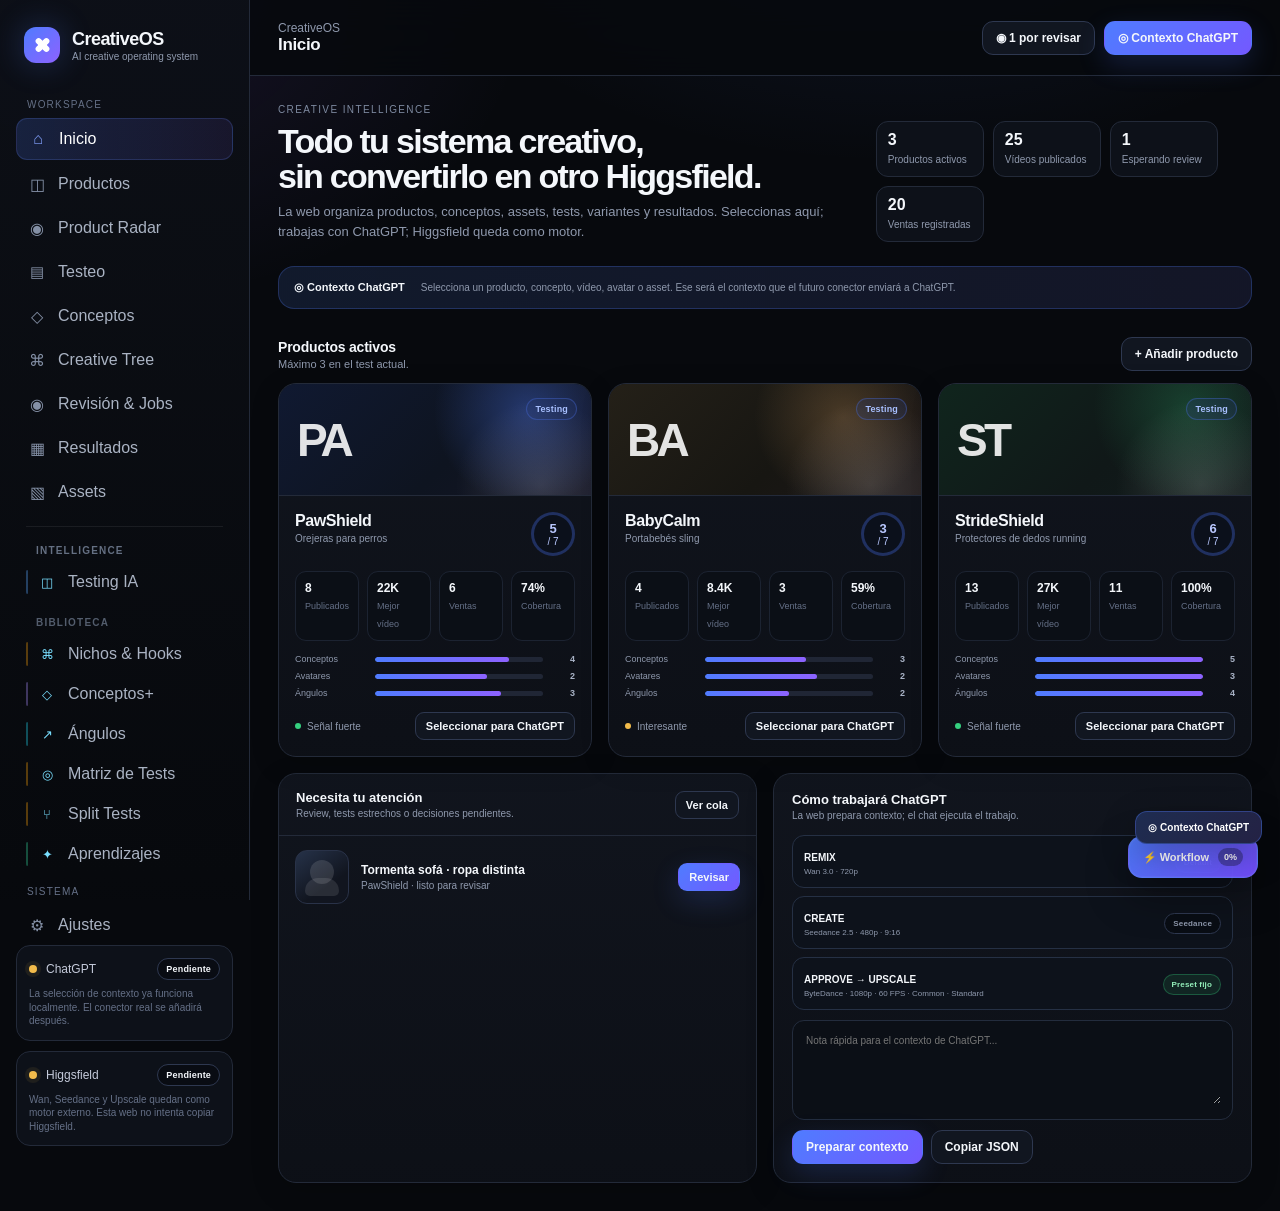
==== commit 1dd44300: "Bust CreativeOS enhancement cache for updated Split Test descriptions" ====
--- a/index.html
+++ b/index.html
@@ -1558,8 +1558,8 @@
   <script src="./creativeos-ux-v4.js?v=1"></script>
   <script src="./creativeos-intelligence-core-v3.js?v=1"></script>
   <script src="./creativeos-product-lens.js?v=1"></script>
-  <script src="./creativeos-winner-splits.js?v=15"></script>
-  <script src="./creativeos-winner-splits-fixes.js?v=5"></script>
+  <script src="./creativeos-winner-splits.js?v=17"></script>
+  <script src="./creativeos-winner-splits-fixes.js?v=6"></script>
   <script src="./creativeos-matrix-v2.js?v=2"></script>
   <script src="./creativeos-intelligence-crud.js?v=2"></script>
 </body>
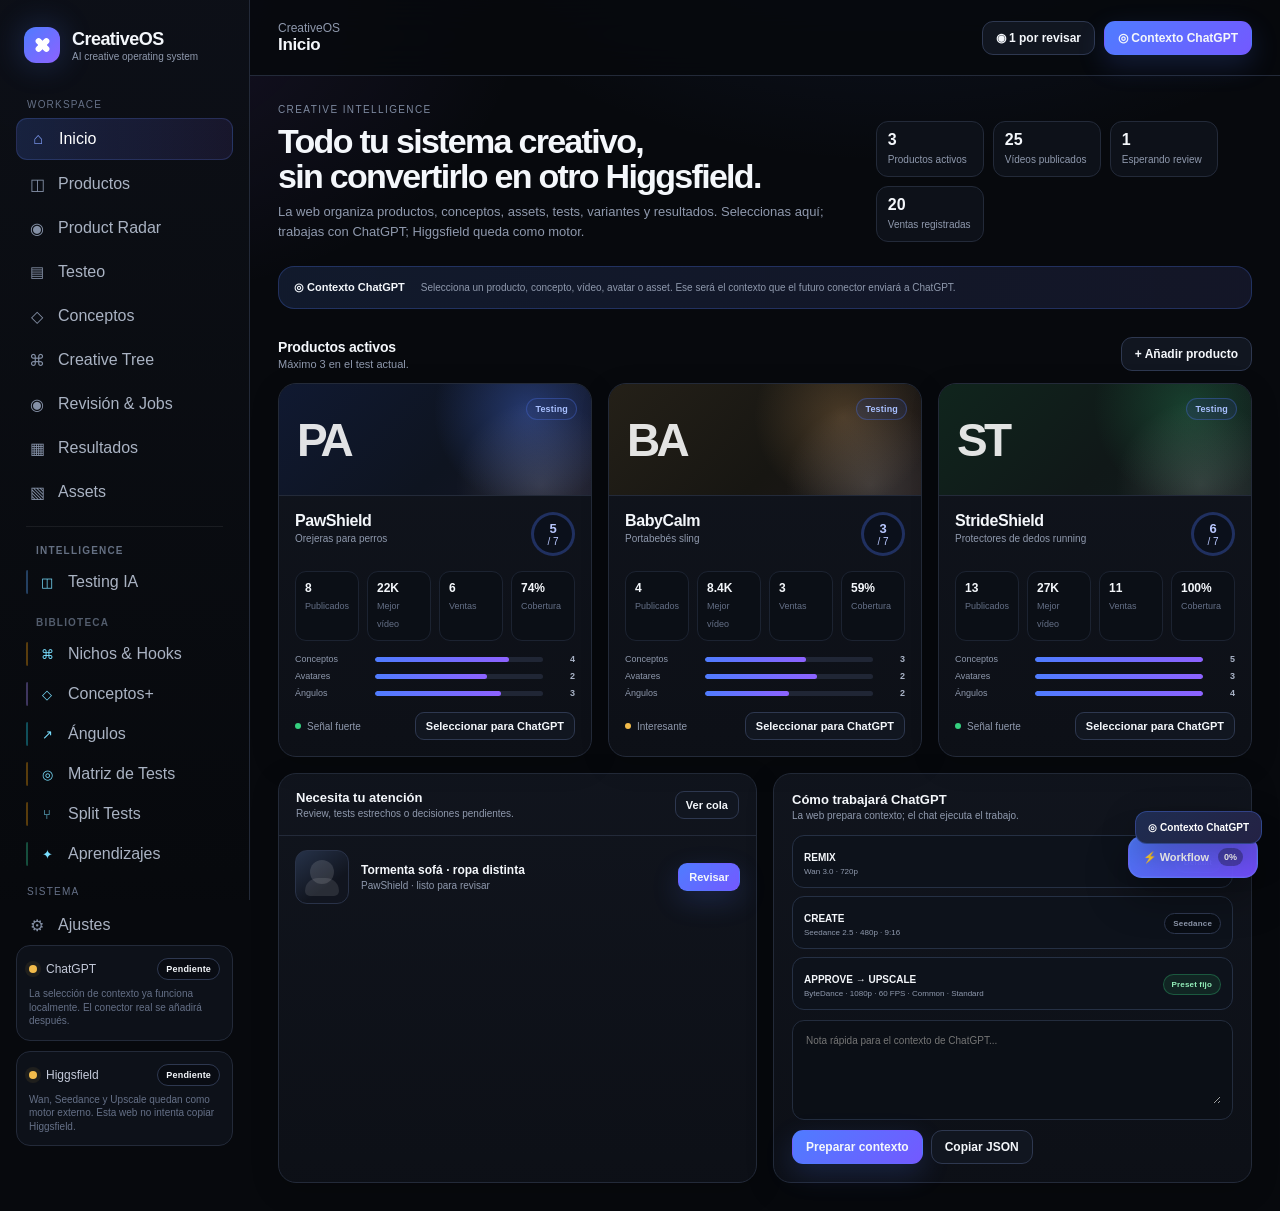
==== commit 0494d3b9: "Publish separated date-based Split Test rounds and prevent cross-round details" ====
--- a/index.html
+++ b/index.html
@@ -1558,7 +1558,7 @@
   <script src="./creativeos-ux-v4.js?v=1"></script>
   <script src="./creativeos-intelligence-core-v3.js?v=1"></script>
   <script src="./creativeos-product-lens.js?v=1"></script>
-  <script src="./creativeos-winner-splits.js?v=17"></script>
+  <script src="./creativeos-winner-splits.js?v=19"></script>
   <script src="./creativeos-winner-splits-fixes.js?v=6"></script>
   <script src="./creativeos-matrix-v2.js?v=2"></script>
   <script src="./creativeos-intelligence-crud.js?v=2"></script>
